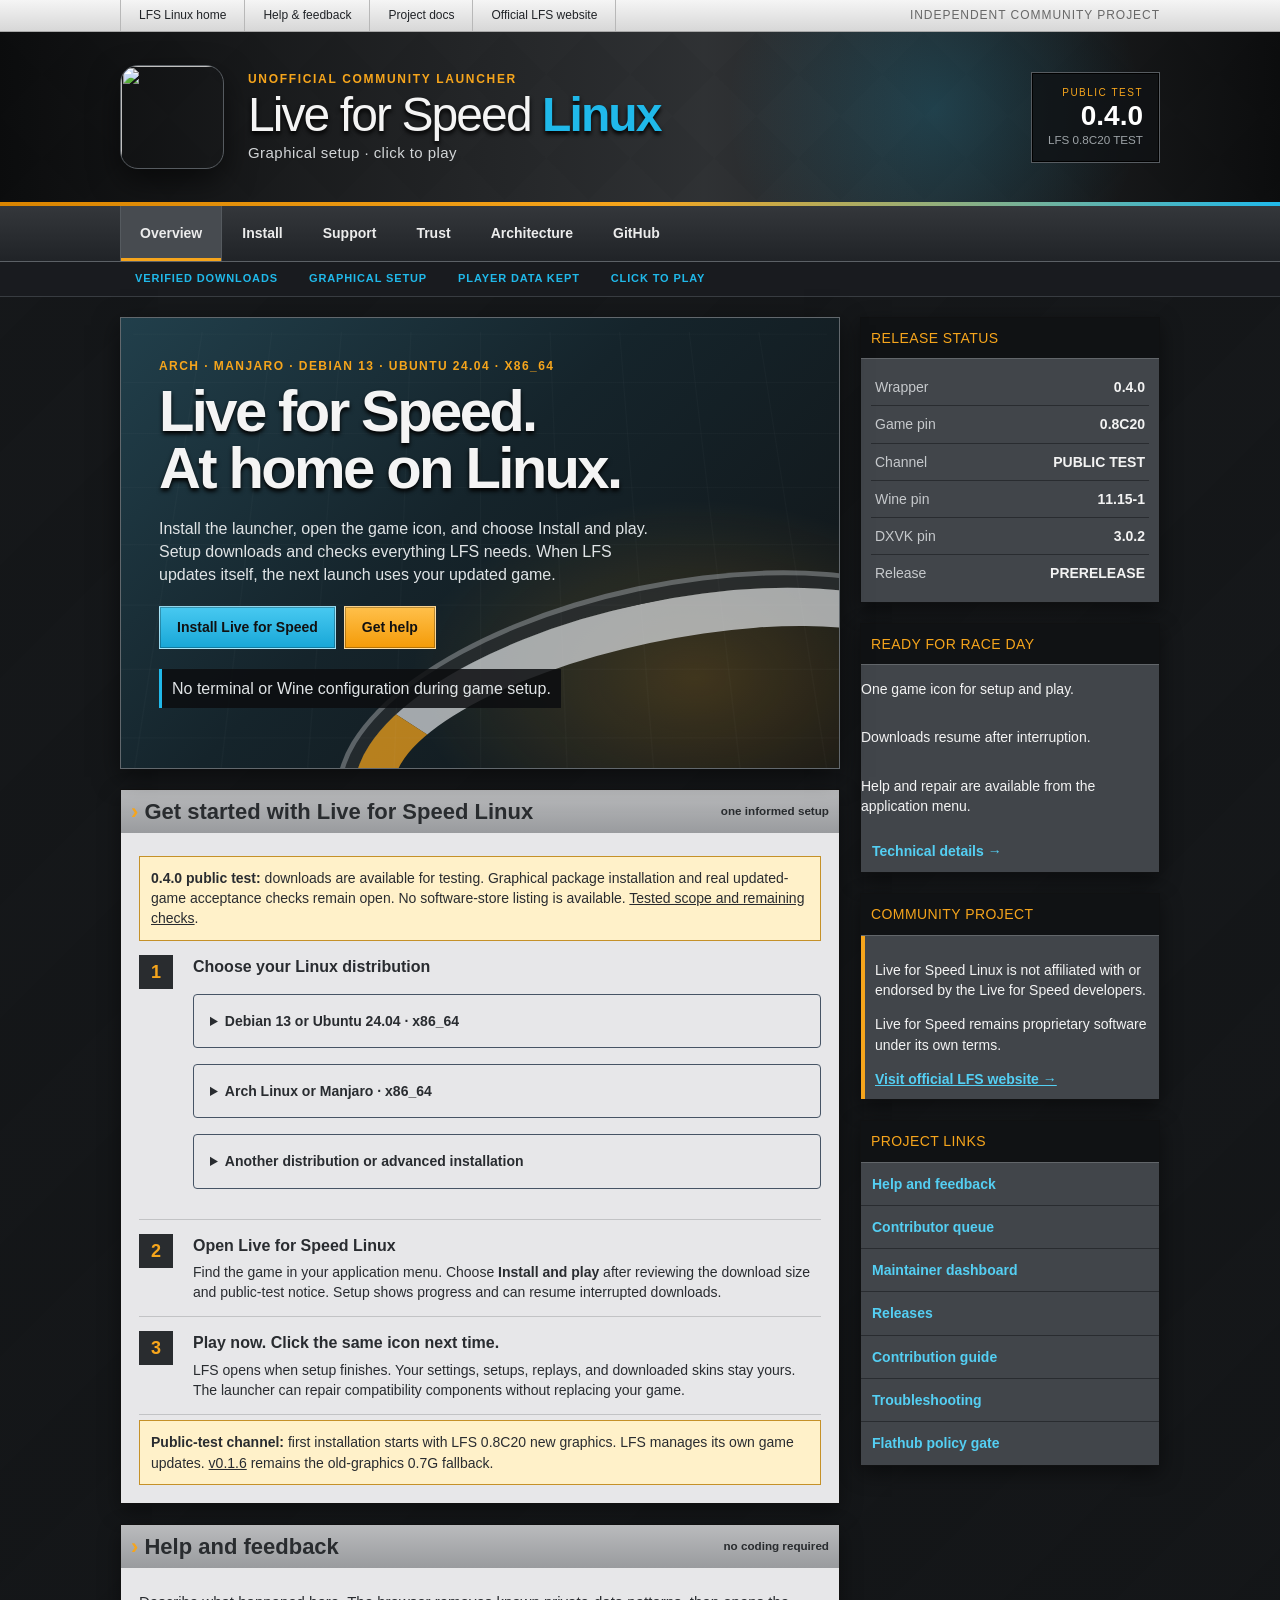
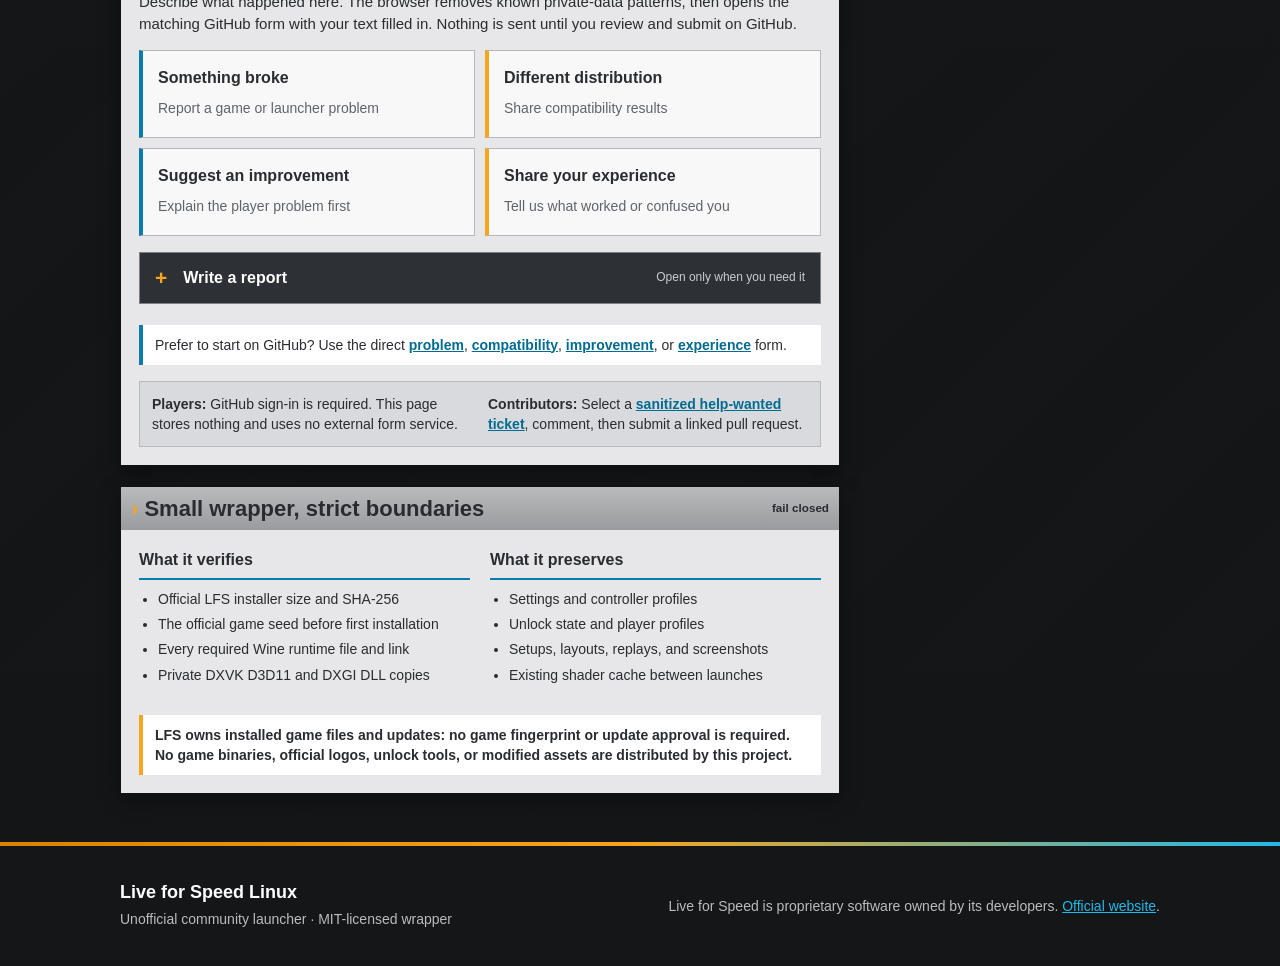
==== website/index.html @ 58a4348a "feat(launcher)!: make setup graphical and leave game updates to LFS Players need one icon for setup " ====
<!doctype html>
<html lang="en">
<head>
  <meta charset="utf-8">
  <meta name="viewport" content="width=device-width, initial-scale=1">
  <meta name="description" content="Install and play Live for Speed on Linux with graphical setup, resumable downloads, and player-safe repairs.">
  <title>Live for Speed Linux — install and play</title>
  <link rel="icon" href="icon.svg" type="image/svg+xml">
  <link rel="stylesheet" href="styles.css">
  <script src="feedback.js" defer></script>
</head>
<body>
  <div class="utility-bar">
    <div class="shell utility-links">
      <a href="#top">LFS Linux home</a>
      <a href="#support">Help &amp; feedback</a>
      <a href="https://github.com/mitzracing/live-for-speed-linux">Project docs</a>
      <a href="https://www.lfs.net/">Official LFS website</a>
      <span class="utility-note">Independent community project</span>
    </div>
  </div>

  <header class="masthead">
    <div class="shell masthead-inner">
      <a class="brand" href="#top" aria-label="Live for Speed Linux home">
        <img src="icon.svg" width="104" height="104" alt="">
        <span class="brand-copy">
          <span class="brand-kicker">Unofficial community launcher</span>
          <span class="brand-name">Live for Speed <strong>Linux</strong></span>
          <span class="brand-detail">Graphical setup · click to play</span>
        </span>
      </a>
      <div class="release-chip" aria-label="Current release">
        <span>PUBLIC TEST</span>
        <strong>0.4.0</strong>
        <small>LFS 0.8C20 TEST</small>
      </div>
    </div>
  </header>
  <div class="accent-line" aria-hidden="true"></div>

  <nav class="primary-nav" aria-label="Primary navigation">
    <div class="shell nav-row">
      <a class="active" href="#top">Overview</a>
      <a href="#install">Install</a>
      <a href="#support">Support</a>
      <a href="#trust">Trust</a>
      <a href="https://github.com/mitzracing/live-for-speed-linux/blob/main/docs/ARCHITECTURE.md">Architecture</a>
      <a href="https://github.com/mitzracing/live-for-speed-linux">GitHub</a>
    </div>
  </nav>
  <nav class="sub-nav" aria-label="Project highlights">
    <div class="shell nav-row">
      <span>VERIFIED DOWNLOADS</span>
      <span>GRAPHICAL SETUP</span>
      <span>PLAYER DATA KEPT</span>
      <span>CLICK TO PLAY</span>
    </div>
  </nav>

  <main id="top" class="shell page-grid">
    <div class="main-column">
      <section class="race-card" aria-labelledby="hero-title">
        <div class="track-lines" aria-hidden="true"></div>
        <div class="hero-copy">
          <p class="eyebrow">Arch · Manjaro · Debian 13 · Ubuntu 24.04 · x86_64</p>
          <h1 id="hero-title">Live for Speed.<br>At home on Linux.</h1>
          <p>Install the launcher, open the game icon, and choose Install and play. Setup downloads and checks everything LFS needs. When LFS updates itself, the next launch uses your updated game.</p>
          <div class="hero-actions">
            <a class="button blue" href="#install">Install Live for Speed</a>
            <a class="button orange" href="#support">Get help</a>
          </div>
          <p class="route">No terminal or Wine configuration during game setup.</p>
        </div>
      </section>

      <section class="content-panel" id="install">
        <header class="panel-heading">
          <h2><span>›</span> Get started with Live for Speed Linux</h2>
          <small>one informed setup</small>
        </header>
        <div class="panel-body install-steps">
          <p class="publication"><strong>0.4.0 public test:</strong> downloads are available for testing. Graphical package installation and real updated-game acceptance checks remain open. No software-store listing is available. <a href="https://github.com/mitzracing/live-for-speed-linux/blob/main/docs/RELEASE-CANDIDATE.md">Tested scope and remaining checks</a>.</p>
          <article>
            <span class="step-number">1</span>
            <div>
              <h3>Choose your Linux distribution</h3>
              <details class="install-choice">
                <summary>Debian 13 or Ubuntu 24.04 · x86_64</summary>
                <p>Download the small launcher package, open it with a graphical package installer, then open Live for Speed Linux from your application menu. The package does not contain the game.</p>
                <a class="button blue" href="https://github.com/mitzracing/live-for-speed-linux/releases/download/v0.4.0/live-for-speed-linux_0.4.0-0github1_amd64.deb">Download .deb · 0.4.0 public test</a>
                <p><a href="https://github.com/mitzracing/live-for-speed-linux/releases/tag/v0.4.0">Release notes and checksums</a></p>
              </details>
              <details class="install-choice">
                <summary>Arch Linux or Manjaro · x86_64</summary>
                <p>An Arch test package is available on GitHub. The AUR/Pamac route is not published or verified yet; this download is not a software-store listing.</p>
                <a class="button blue" href="https://github.com/mitzracing/live-for-speed-linux/releases/download/v0.4.0/live-for-speed-linux-0.4.0-1-x86_64.pkg.tar.zst">Download Arch package · public test</a>
              </details>
              <details class="install-choice">
                <summary>Another distribution or advanced installation</summary>
                <p>See the <a href="https://github.com/mitzracing/live-for-speed-linux#readme">source and compatibility instructions</a>. This release requires Linux x86_64 and a Vulkan-capable graphics driver.</p>
              </details>
            </div>
          </article>
          <article>
            <span class="step-number">2</span>
            <div>
              <h3>Open Live for Speed Linux</h3>
              <p>Find the game in your application menu. Choose <strong>Install and play</strong> after reviewing the download size and public-test notice. Setup shows progress and can resume interrupted downloads.</p>
            </div>
          </article>
          <article>
            <span class="step-number">3</span>
            <div>
              <h3>Play now. Click the same icon next time.</h3>
              <p>LFS opens when setup finishes. Your settings, setups, replays, and downloaded skins stay yours. The launcher can repair compatibility components without replacing your game.</p>
            </div>
          </article>
          <p class="publication"><strong>Public-test channel:</strong> first installation starts with LFS 0.8C20 new graphics. LFS manages its own game updates. <a href="https://github.com/mitzracing/live-for-speed-linux/releases/tag/v0.1.6">v0.1.6</a> remains the old-graphics 0.7G fallback.</p>
        </div>
      </section>

      <section class="content-panel" id="support">
        <header class="panel-heading">
          <h2><span>›</span> Help and feedback</h2>
          <small>no coding required</small>
        </header>
        <div class="panel-body support-body">
          <p class="support-lede">Describe what happened here. The browser removes known private-data patterns, then opens the matching GitHub form with your text filled in. Nothing is sent until you review and submit on GitHub.</p>

          <div class="support-grid" aria-label="Choose a report type">
            <button class="support-card" type="button" data-feedback-kind="bug" aria-controls="feedback-disclosure" aria-expanded="false">
              <strong>Something broke</strong>
              <span>Report a game or launcher problem</span>
            </button>
            <button class="support-card" type="button" data-feedback-kind="compatibility" aria-controls="feedback-disclosure" aria-expanded="false">
              <strong>Different distribution</strong>
              <span>Share compatibility results</span>
            </button>
            <button class="support-card" type="button" data-feedback-kind="feature" aria-controls="feedback-disclosure" aria-expanded="false">
              <strong>Suggest an improvement</strong>
              <span>Explain the player problem first</span>
            </button>
            <button class="support-card" type="button" data-feedback-kind="feedback" aria-controls="feedback-disclosure" aria-expanded="false">
              <strong>Share your experience</strong>
              <span>Tell us what worked or confused you</span>
            </button>
          </div>

          <details id="feedback-disclosure" class="feedback-disclosure">
            <summary>
              <strong id="feedback-summary-label">Write a report</strong>
              <span>Open only when you need it</span>
            </summary>
            <div class="feedback-shell">
          <form id="feedback-form" class="feedback-form" action="#support">
            <div class="form-grid">
              <label>
                Report type
                <select id="kind" required>
                  <option value="bug">Something broke</option>
                  <option value="compatibility">Distribution compatibility</option>
                  <option value="feature">Improvement request</option>
                  <option value="feedback">General experience</option>
                </select>
              </label>
              <label>
                Short summary
                <input id="summary" maxlength="100" autocomplete="off" required placeholder="What should another player know?">
              </label>
              <label>
                Linux distribution
                <select id="distribution">
                  <option value="">Not relevant</option>
                  <option>Arch Linux</option>
                  <option>Manjaro Linux</option>
                  <option>Another Arch-based distribution</option>
                  <option>Debian or Ubuntu based</option>
                  <option>Fedora based</option>
                  <option>openSUSE based</option>
                  <option>Another distribution</option>
                </select>
              </label>
              <label>
                Distribution and version
                <input id="distributionVersion" maxlength="160" autocomplete="off" placeholder="For example: Manjaro 26.0">
              </label>
              <label data-package-method hidden>
                Installation method
                <input id="packageMethod" maxlength="160" autocomplete="off" placeholder="Source archive, AUR helper, or local package">
              </label>
              <label data-wrapper-version>
                Wrapper version
                <input id="wrapperVersion" maxlength="40" autocomplete="off" placeholder="From lfs-linux status">
              </label>
              <label>
                Desktop and display session
                <input id="desktop" maxlength="160" autocomplete="off" placeholder="For example: KDE Plasma 6 on X11">
              </label>
              <label>
                GPU and driver
                <input id="graphics" maxlength="160" autocomplete="off" placeholder="For example: RTX 3070, driver 580.82">
              </label>
            </div>
            <label>
              What happened, worked, or needs improvement?
              <textarea id="details" maxlength="1800" required placeholder="Use plain language. Include the first visible error when applicable."></textarea>
            </label>
            <label>
              What result or improvement did you expect?
              <textarea id="expected" maxlength="1200" required></textarea>
            </label>
            <label>
              Reproduction, verification steps, or alternatives
              <textarea id="steps" maxlength="1800" placeholder="Use one step per line."></textarea>
            </label>
            <label>
              Desired outcome or user value
              <textarea id="value" maxlength="1000" placeholder="Why would this help players?"></textarea>
            </label>
            <label>
              Diagnostics (optional)
              <textarea id="diagnostics" maxlength="2500" spellcheck="false" placeholder="Paste text only. The browser removes known tokens, registry data, email addresses, and full home paths."></textarea>
            </label>
            <label class="safety-check">
              <input type="checkbox" id="safety" value="confirmed" required>
              I understand the report is public. I will review the sanitized text and will not add passwords, unlock data, registry files, proprietary files, or private logs on GitHub.
            </label>
            <div class="form-actions">
              <button class="button blue prepare-button" type="submit">Prepare GitHub handoff</button>
              <button id="collapse-feedback" class="collapse-button" type="button">Collapse form</button>
            </div>
          </form>

          <div id="feedback-result" class="feedback-result" aria-live="polite" hidden>
            <p id="feedback-status"></p>
            <a id="github-handoff" class="button orange" href="https://github.com/mitzracing/live-for-speed-linux/issues/new" target="_blank" rel="noopener">Review and submit on GitHub</a>
            <details>
              <summary>Review generated text</summary>
              <pre id="report-preview"></pre>
            </details>
          </div>
            </div>
          </details>

          <p class="direct-forms">Prefer to start on GitHub? Use the direct <a href="https://github.com/mitzracing/live-for-speed-linux/issues/new?template=bug.yml">problem</a>, <a href="https://github.com/mitzracing/live-for-speed-linux/issues/new?template=compatibility.yml">compatibility</a>, <a href="https://github.com/mitzracing/live-for-speed-linux/issues/new?template=feature.yml">improvement</a>, or <a href="https://github.com/mitzracing/live-for-speed-linux/issues/new?template=feedback.yml">experience</a> form.</p>
          <noscript><p class="publication">JavaScript is disabled. Use one of the direct GitHub forms above and remove private data yourself.</p></noscript>

          <div class="queue-strip">
            <p><strong>Players:</strong> GitHub sign-in is required. This page stores nothing and uses no external form service.</p>
            <p><strong>Contributors:</strong> Select a <a href="https://github.com/mitzracing/live-for-speed-linux/issues?q=is%3Aissue+is%3Aopen+label%3A%22help+wanted%22+-label%3A%22status%3Apossible-sensitive%22">sanitized help-wanted ticket</a>, comment, then submit a linked pull request.</p>
          </div>
        </div>
      </section>

      <section class="content-panel" id="trust">
        <header class="panel-heading">
          <h2><span>›</span> Small wrapper, strict boundaries</h2>
          <small>fail closed</small>
        </header>
        <div class="panel-body boundary-grid">
          <div>
            <h3>What it verifies</h3>
            <ul>
              <li>Official LFS installer size and SHA-256</li>
              <li>The official game seed before first installation</li>
              <li>Every required Wine runtime file and link</li>
              <li>Private DXVK D3D11 and DXGI DLL copies</li>
            </ul>
          </div>
          <div>
            <h3>What it preserves</h3>
            <ul>
              <li>Settings and controller profiles</li>
              <li>Unlock state and player profiles</li>
              <li>Setups, layouts, replays, and screenshots</li>
              <li>Existing shader cache between launches</li>
            </ul>
          </div>
          <p class="boundary-note">LFS owns installed game files and updates: no game fingerprint or update approval is required. No game binaries, official logos, unlock tools, or modified assets are distributed by this project.</p>
        </div>
      </section>
    </div>

    <aside class="side-column" aria-label="Project status">
      <section class="side-panel">
        <h2>RELEASE STATUS</h2>
        <div class="side-body status-list">
          <p><span>Wrapper</span><strong>0.4.0</strong></p>
          <p><span>Game pin</span><strong>0.8C20</strong></p>
          <p><span>Channel</span><strong>PUBLIC TEST</strong></p>
          <p><span>Wine pin</span><strong>11.15-1</strong></p>
          <p><span>DXVK pin</span><strong>3.0.2</strong></p>
          <p><span>Release</span><strong>PRERELEASE</strong></p>
        </div>
      </section>

      <section class="side-panel">
        <h2>READY FOR RACE DAY</h2>
        <div class="side-body link-list">
          <p>One game icon for setup and play.</p>
          <p>Downloads resume after interruption.</p>
          <p>Help and repair are available from the application menu.</p>
          <a href="https://github.com/mitzracing/live-for-speed-linux/blob/main/docs/ARCHITECTURE.md">Technical details →</a>
        </div>
      </section>

      <section class="side-panel legal-panel">
        <h2>COMMUNITY PROJECT</h2>
        <div class="side-body">
          <p>Live for Speed Linux is not affiliated with or endorsed by the Live for Speed developers.</p>
          <p>Live for Speed remains proprietary software under its own terms.</p>
          <a class="side-link" href="https://www.lfs.net/">Visit official LFS website →</a>
        </div>
      </section>

      <section class="side-panel">
        <h2>PROJECT LINKS</h2>
        <div class="side-body link-list">
          <a href="https://github.com/mitzracing/live-for-speed-linux/blob/main/SUPPORT.md">Help and feedback</a>
          <a href="https://github.com/mitzracing/live-for-speed-linux/issues?q=is%3Aissue+is%3Aopen+label%3A%22help+wanted%22+-label%3A%22status%3Apossible-sensitive%22">Contributor queue</a>
          <a href="https://github.com/mitzracing/live-for-speed-linux/blob/main/docs/TRIAGE.md">Maintainer dashboard</a>
          <a href="https://github.com/mitzracing/live-for-speed-linux/releases">Releases</a>
          <a href="https://github.com/mitzracing/live-for-speed-linux/blob/main/CONTRIBUTING.md">Contribution guide</a>
          <a href="https://github.com/mitzracing/live-for-speed-linux/blob/main/docs/TROUBLESHOOTING.md">Troubleshooting</a>
          <a href="https://github.com/mitzracing/live-for-speed-linux/blob/main/docs/FLATHUB.md">Flathub policy gate</a>
        </div>
      </section>
    </aside>
  </main>

  <footer>
    <div class="accent-line" aria-hidden="true"></div>
    <div class="shell footer-inner">
      <div>
        <strong>Live for Speed Linux</strong>
        <p>Unofficial community launcher · MIT-licensed wrapper</p>
      </div>
      <p>Live for Speed is proprietary software owned by its developers. <a href="https://www.lfs.net/">Official website</a>.</p>
    </div>
  </footer>
</body>
</html>
---- website/styles.css ----
:root {
  color-scheme: dark;
  --orange: #f6a51c;
  --orange-deep: #d98400;
  --cyan: #20b9ea;
  --cyan-deep: #087da9;
  --ink: #181a1d;
  --ink-soft: #24272b;
  --line: #555b61;
  --paper: #e7e7e9;
  --paper-dark: #a7a8aa;
  --text: #292c30;
  --muted: #777d83;
  --shell: 1040px;
}

* { box-sizing: border-box; }
html { scroll-behavior: smooth; }
body {
  margin: 0;
  background:
    linear-gradient(rgba(18, 20, 22, .88), rgba(18, 20, 22, .96)),
    repeating-linear-gradient(135deg, #31353a 0 80px, #282c30 80px 160px);
  color: #f4f4f4;
  font-family: Arial, Helvetica, sans-serif;
  font-size: 14px;
  line-height: 1.45;
}
a { color: inherit; }
.shell { width: min(calc(100% - 32px), var(--shell)); margin-inline: auto; }

.utility-bar {
  min-height: 31px;
  background: linear-gradient(#f5f5f5, #d7d7d7);
  border-bottom: 1px solid #a8a8a8;
  color: #202327;
  font-size: 12px;
}
.utility-links { display: flex; align-items: center; min-height: 31px; }
.utility-links a { padding: 7px 18px; border-right: 1px solid #b8b8b8; text-decoration: none; }
.utility-links a:first-child { border-left: 1px solid #b8b8b8; }
.utility-links a:hover, .utility-links a:focus-visible { background: #fff; color: #006c95; }
.utility-note { margin-left: auto; color: #686868; text-transform: uppercase; letter-spacing: .08em; }

.masthead {
  position: relative;
  overflow: hidden;
  background:
    linear-gradient(90deg, rgba(10, 11, 12, .95), rgba(48, 51, 54, .82) 55%, rgba(11, 12, 13, .96)),
    conic-gradient(from 45deg at 50% 50%, #222 0 25%, #2b2b2b 0 50%, #222 0 75%, #2b2b2b 0);
  background-size: auto, 84px 84px;
}
.masthead::after {
  position: absolute;
  inset: 0;
  background: radial-gradient(circle at 73% 45%, rgba(32, 185, 234, .2), transparent 22%);
  content: "";
  pointer-events: none;
}
.masthead-inner { position: relative; z-index: 1; display: flex; min-height: 170px; align-items: center; justify-content: space-between; }
.brand { display: flex; align-items: center; gap: 24px; text-decoration: none; }
.brand img { flex: 0 0 auto; border: 1px solid #565b60; border-radius: 18px; box-shadow: 0 12px 30px #0008; }
.brand-copy { display: grid; gap: 3px; }
.brand-kicker { color: var(--orange); font-size: 12px; font-weight: 700; letter-spacing: .14em; text-transform: uppercase; }
.brand-name { font-size: clamp(30px, 5vw, 48px); font-weight: 300; letter-spacing: -.04em; line-height: 1; text-shadow: 0 3px 4px #000; }
.brand-name strong { color: var(--cyan); font-weight: 800; }
.brand-detail { color: #d2d5d7; font-size: 15px; letter-spacing: .03em; }
.release-chip {
  display: grid;
  min-width: 112px;
  padding: 13px 16px;
  border: 1px solid #575c61;
  background: #101214cc;
  box-shadow: inset 0 0 0 1px #000;
  text-align: right;
}
.release-chip span { color: var(--orange); font-size: 10px; letter-spacing: .15em; }
.release-chip strong { color: #fff; font-size: 28px; line-height: 1.1; }
.release-chip small { color: #9da3a7; }
.accent-line { height: 4px; background: linear-gradient(90deg, var(--orange-deep), var(--orange) 50%, var(--cyan)); }

.primary-nav { background: linear-gradient(#34373b, #202327); border-bottom: 1px solid #5c6166; }
.nav-row { display: flex; align-items: stretch; }
.primary-nav a {
  padding: 17px 19px;
  border-inline: 1px solid transparent;
  color: #ececec;
  font-weight: 700;
  text-decoration: none;
}
.primary-nav a:hover, .primary-nav a:focus-visible, .primary-nav a.active {
  border-color: #555a5f;
  background: #474b50;
}
.primary-nav a.active { box-shadow: inset 0 -3px var(--orange); }
.sub-nav { background: #191b1f; border-bottom: 1px solid #383c41; }
.sub-nav .nav-row { gap: 31px; padding: 9px 15px; color: var(--cyan); font-size: 11px; font-weight: 700; letter-spacing: .08em; }

.page-grid { display: grid; grid-template-columns: minmax(0, 1fr) 300px; gap: 20px; padding-block: 20px 48px; }
.main-column, .side-column { display: grid; min-width: 0; grid-template-columns: minmax(0, 1fr); align-content: start; gap: 20px; }
.race-card {
  position: relative;
  min-height: 330px;
  overflow: hidden;
  border: 1px solid #62686d;
  background:
    radial-gradient(ellipse at 80% 80%, rgba(246, 165, 28, .2), transparent 35%),
    linear-gradient(135deg, #213f4b, #15242b 45%, #111416);
  box-shadow: 0 8px 24px #0008;
}
.race-card::before {
  position: absolute;
  width: 560px;
  height: 185px;
  right: -150px;
  bottom: -98px;
  border: 40px solid #dadde0;
  border-left-color: var(--orange);
  border-radius: 50%;
  box-shadow: 0 0 0 13px #2a2e31, 0 0 0 18px #787d80;
  content: "";
  transform: rotate(-12deg);
  opacity: .72;
}
.track-lines {
  position: absolute;
  inset: 0;
  background:
    repeating-linear-gradient(90deg, transparent 0 71px, rgba(255,255,255,.04) 72px),
    repeating-linear-gradient(0deg, transparent 0 55px, rgba(255,255,255,.035) 56px);
  transform: perspective(500px) rotateX(14deg) scale(1.08);
}
.hero-copy { position: relative; z-index: 1; width: min(570px, 90%); padding: 40px 38px; }
.eyebrow { margin: 0 0 8px; color: var(--orange); font-size: 12px; font-weight: 800; letter-spacing: .12em; text-transform: uppercase; }
h1 { margin: 0; font-size: clamp(36px, 7vw, 58px); letter-spacing: -.045em; line-height: .98; text-shadow: 0 3px 4px #000; }
.hero-copy > p:not(.eyebrow) { max-width: 520px; margin: 20px 0; color: #e0e4e6; font-size: 16px; }
.hero-actions { display: flex; flex-wrap: wrap; gap: 8px; }
.button { padding: 10px 17px; border: 1px solid #fff8; box-shadow: inset 0 0 0 1px #0004; color: #111; font-weight: 800; text-decoration: none; }
.button.blue { background: linear-gradient(#48c9f1, #18a7d7); }
.button.orange { background: linear-gradient(#ffc04b, #f49b08); }
.button:hover, .button:focus-visible { filter: brightness(1.12); }
.route { display: block; width: max-content; max-width: 100%; margin-top: 18px; padding: 8px 10px; overflow-x: auto; border-left: 3px solid var(--cyan); background: #0c0e10d9; color: #d8dcde; font-size: 12px; }

.content-panel { border: 1px solid #111; box-shadow: 0 7px 20px #0006; }
.panel-heading { display: flex; min-height: 43px; align-items: center; justify-content: space-between; padding: 6px 10px; background: linear-gradient(#babbbd, #999b9e); color: #292c2f; }
.panel-heading h2 { margin: 0; font-size: 22px; line-height: 1.15; }
.panel-heading h2 span { color: var(--orange); }
.panel-heading small { font-weight: 700; }
.panel-body { padding: 18px; background: var(--paper); color: var(--text); }
.install-steps { display: grid; grid-template-columns: minmax(0, 1fr); gap: 0; }
.install-steps article { display: grid; grid-template-columns: 42px minmax(0, 1fr); gap: 12px; padding: 14px 0; border-bottom: 1px solid #c2c3c5; }
.install-steps article:first-child { padding-top: 0; }
.step-number { display: grid; width: 34px; height: 34px; place-items: center; background: #292c2f; color: var(--orange); font-size: 18px; font-weight: 800; }
.panel-body h3 { margin: 0 0 5px; font-size: 16px; }
.panel-body p { margin: 5px 0 0; }
pre { width: max-content; max-width: 100%; margin: 8px 0; padding: 9px 12px; overflow-x: auto; border-left: 4px solid var(--cyan); background: #202327; color: #fff; }
.publication { padding: 11px; border: 1px solid #c59128; background: #fff1c9; }
.support-body { display: grid; gap: 16px; }
.support-lede { margin: 0; font-size: 15px; }
.support-grid { display: grid; grid-template-columns: 1fr 1fr; gap: 10px; }
.support-card { display: grid; gap: 4px; min-height: 88px; padding: 15px; border: 1px solid #b6b8bb; border-left: 4px solid var(--cyan-deep); background: #f8f8f9; color: var(--text); font: inherit; text-align: left; text-decoration: none; cursor: pointer; }
.support-card:nth-child(2n) { border-left-color: var(--orange); }
.support-card strong { font-size: 16px; }
.support-card span { color: #5e646a; }
.support-card:hover, .support-card:focus-visible { border-color: var(--cyan-deep); background: #fff; transform: translateY(-1px); }
.feedback-disclosure { border: 1px solid #7a7f84; background: #f7f7f8; }
.feedback-disclosure > summary { display: flex; align-items: center; justify-content: space-between; gap: 16px; padding: 13px 15px; background: #2d3135; color: #fff; cursor: pointer; list-style: none; }
.feedback-disclosure > summary::-webkit-details-marker { display: none; }
.feedback-disclosure > summary::before { color: var(--orange); content: "+"; font-size: 21px; font-weight: 800; line-height: 1; }
.feedback-disclosure[open] > summary::before { content: "−"; }
.feedback-disclosure > summary strong { margin-right: auto; font-size: 16px; }
.feedback-disclosure > summary span { color: #c8cdd1; font-size: 12px; }
.feedback-disclosure > summary:hover, .feedback-disclosure > summary:focus-visible { background: #3a3f44; }
.feedback-shell { padding: 12px; }
.feedback-form { display: grid; gap: 11px; padding: 13px; border: 1px solid #b7b9bc; background: #f7f7f8; }
.form-grid { display: grid; grid-template-columns: 1fr 1fr; gap: 12px; }
.feedback-form label { display: grid; gap: 5px; color: #34383c; font-weight: 700; }
.feedback-form input, .feedback-form select, .feedback-form textarea { width: 100%; min-width: 0; padding: 9px 10px; border: 1px solid #858b90; border-radius: 0; background: #fff; color: #1d2023; font: inherit; font-weight: 400; }
.feedback-form textarea { min-height: 74px; resize: vertical; }
.feedback-form input:focus, .feedback-form select:focus, .feedback-form textarea:focus { border-color: var(--cyan-deep); outline: 2px solid #20b9ea55; outline-offset: 1px; }
.feedback-form [hidden] { display: none; }
.safety-check { grid-template-columns: auto 1fr !important; align-items: start; padding: 11px; border-left: 4px solid var(--orange); background: #fff1c9; font-weight: 400 !important; }
.safety-check input { width: auto; margin-top: 3px; }
.form-actions { display: flex; flex-wrap: wrap; align-items: center; gap: 9px; }
.prepare-button { font: inherit; cursor: pointer; }
.collapse-button { padding: 9px 12px; border: 1px solid #858b90; background: #e5e6e8; color: #34383c; font: inherit; font-weight: 700; cursor: pointer; }
.collapse-button:hover, .collapse-button:focus-visible { border-color: var(--cyan-deep); background: #fff; }
.feedback-result { display: grid; gap: 12px; padding: 14px; border: 2px solid var(--cyan-deep); background: #fff; }
.feedback-result[hidden] { display: none; }
.feedback-result p { margin: 0; }
.feedback-result p[data-state="redacted"] { padding-left: 10px; border-left: 4px solid var(--orange); }
.feedback-result p[data-state="error"] { color: #8c1f16; font-weight: 700; }
.feedback-result .button { justify-self: start; }
.feedback-result details { border-top: 1px solid #c5c7c9; padding-top: 10px; }
.feedback-result summary { color: #006b91; font-weight: 700; cursor: pointer; }
.feedback-result pre { width: 100%; max-height: 320px; white-space: pre-wrap; overflow-wrap: anywhere; }
.direct-forms { padding: 10px 12px; border-left: 4px solid var(--cyan-deep); background: #fff; }
.direct-forms a { color: #006b91; font-weight: 700; }
.queue-strip { display: grid; grid-template-columns: 1fr 1fr; gap: 16px; padding: 12px; border: 1px solid #b7b9bc; background: #d8dade; }
.queue-strip p { margin: 0; }
.queue-strip a { color: #006b91; font-weight: 700; }
.boundary-grid { display: grid; grid-template-columns: 1fr 1fr; gap: 20px; }
.boundary-grid h3 { border-bottom: 2px solid var(--cyan-deep); padding-bottom: 6px; }
.boundary-grid ul { margin: 9px 0 0; padding-left: 19px; }
.boundary-grid li { margin-block: 5px; }
.boundary-note { grid-column: 1 / -1; padding: 10px 12px; border-left: 4px solid var(--orange); background: #fff; font-weight: 700; }

.side-panel { border: 1px solid #101112; box-shadow: 0 7px 20px #0007; }
.side-panel h2 { margin: 0; padding: 10px; border-bottom: 1px solid #62666a; background: #101214; color: var(--orange); font-size: 14px; font-weight: 500; letter-spacing: .03em; }
.side-body { padding: 10px; background: #41454a; color: #f3f3f3; }
.status-list p { display: flex; justify-content: space-between; margin: 0; padding: 8px 4px; border-bottom: 1px solid #292c30; }
.status-list p:last-child { border: 0; }
.status-list span { color: #c6c9cc; }
.status-list .ok { color: #63e2a2; font-size: 11px; letter-spacing: .08em; }
.path-list { display: grid; justify-items: center; gap: 4px; }
.path-list span { width: 100%; padding: 8px; background: #2c3034; text-align: center; }
.path-list i { color: var(--cyan); font-style: normal; }
.legal-panel .side-body { border-left: 4px solid var(--orange); }
.side-link, .link-list a { color: #54cff3; font-weight: 700; }
.link-list { display: grid; padding: 0; }
.link-list a { padding: 11px; border-bottom: 1px solid #292c30; text-decoration: none; }
.link-list a:last-child { border-bottom: 0; }
.link-list a:hover, .link-list a:focus-visible { background: #50555a; color: #fff; }

footer { background: #141618; }
.footer-inner { display: flex; min-height: 120px; align-items: center; justify-content: space-between; gap: 30px; color: #b9bdc0; }
.footer-inner strong { color: #fff; font-size: 18px; }
.footer-inner p { max-width: 520px; margin: 4px 0; }
.footer-inner a { color: var(--cyan); }

:focus-visible { outline: 3px solid #fff; outline-offset: 3px; }
@media (max-width: 760px) {
  .page-grid { grid-template-columns: 1fr; }
  .side-column { grid-template-columns: repeat(2, minmax(0, 1fr)); }
  .utility-note { display: none; }
  .sub-nav .nav-row { overflow-x: auto; white-space: nowrap; }
}
@media (max-width: 640px) {
  .shell { width: min(calc(100% - 20px), var(--shell)); }
  .utility-links a { padding-inline: 8px; }
  .utility-links a:first-child { display: none; }
  .masthead-inner { min-height: 140px; }
  .brand { gap: 12px; }
  .brand img { width: 66px; height: 66px; border-radius: 12px; }
  .brand-kicker, .brand-detail { font-size: 9px; }
  .brand-name { font-size: clamp(23px, 8vw, 34px); }
  .release-chip { display: none; }
  .primary-nav .nav-row { overflow-x: auto; }
  .primary-nav a { flex: 0 0 auto; padding: 13px 14px; }
  .sub-nav .nav-row { gap: 20px; }
  .page-grid { padding-top: 10px; }
  .race-card { min-height: 370px; }
  .hero-copy { width: 100%; padding: 32px 22px; }
  h1 { font-size: 43px; }
  .route { font-size: 10px; }
  .panel-heading { align-items: flex-start; }
  .panel-heading h2 { font-size: 18px; }
  .panel-heading small { display: none; }
  .support-grid, .form-grid, .queue-strip, .boundary-grid, .side-column { grid-template-columns: 1fr; }
  .footer-inner { display: grid; padding-block: 28px; }
}
@media (prefers-reduced-motion: reduce) {
  html { scroll-behavior: auto; }
  *, *::before, *::after { transition: none !important; }
}

.install-choice { margin: 1rem 0; padding: 1rem; border: 1px solid #465465; border-radius: 4px; }
.install-choice summary { cursor: pointer; font-weight: 700; }
.install-choice p { margin-top: 1rem; }
.button:disabled { cursor: default; opacity: .65; }
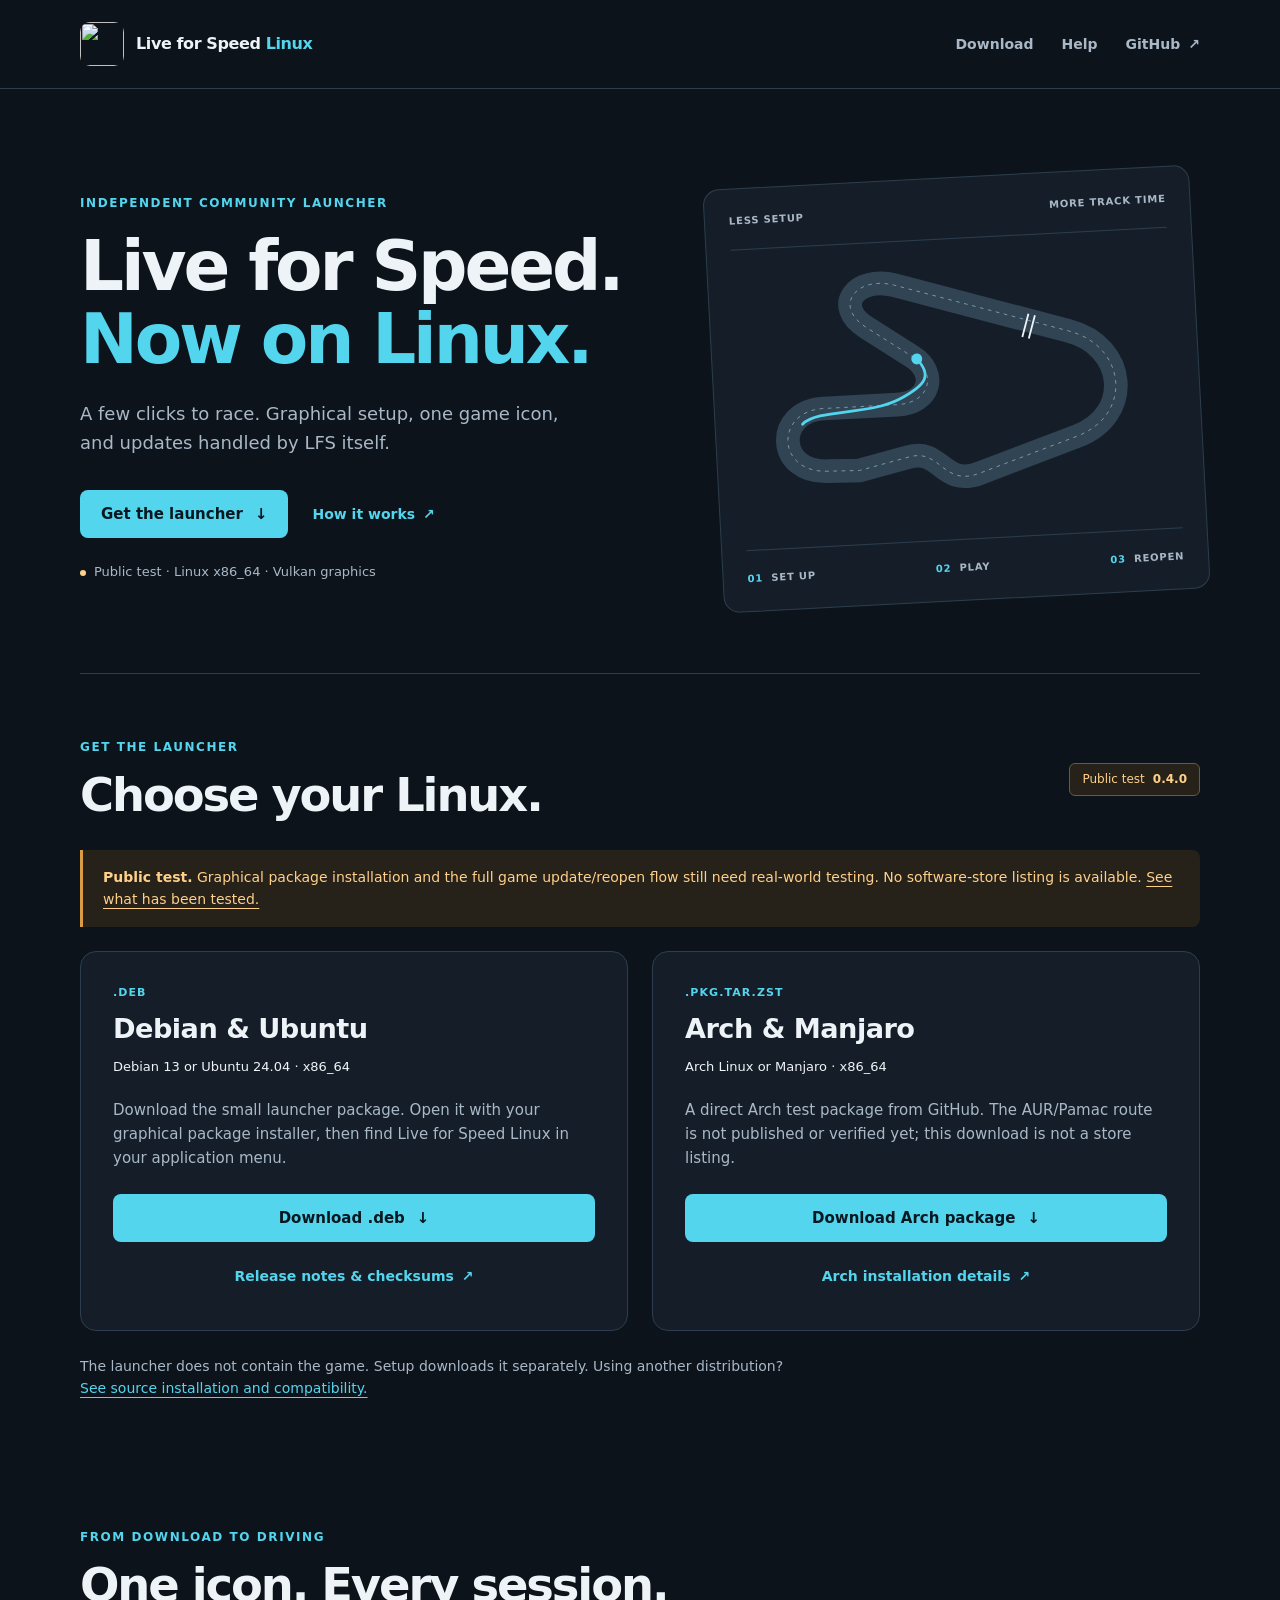
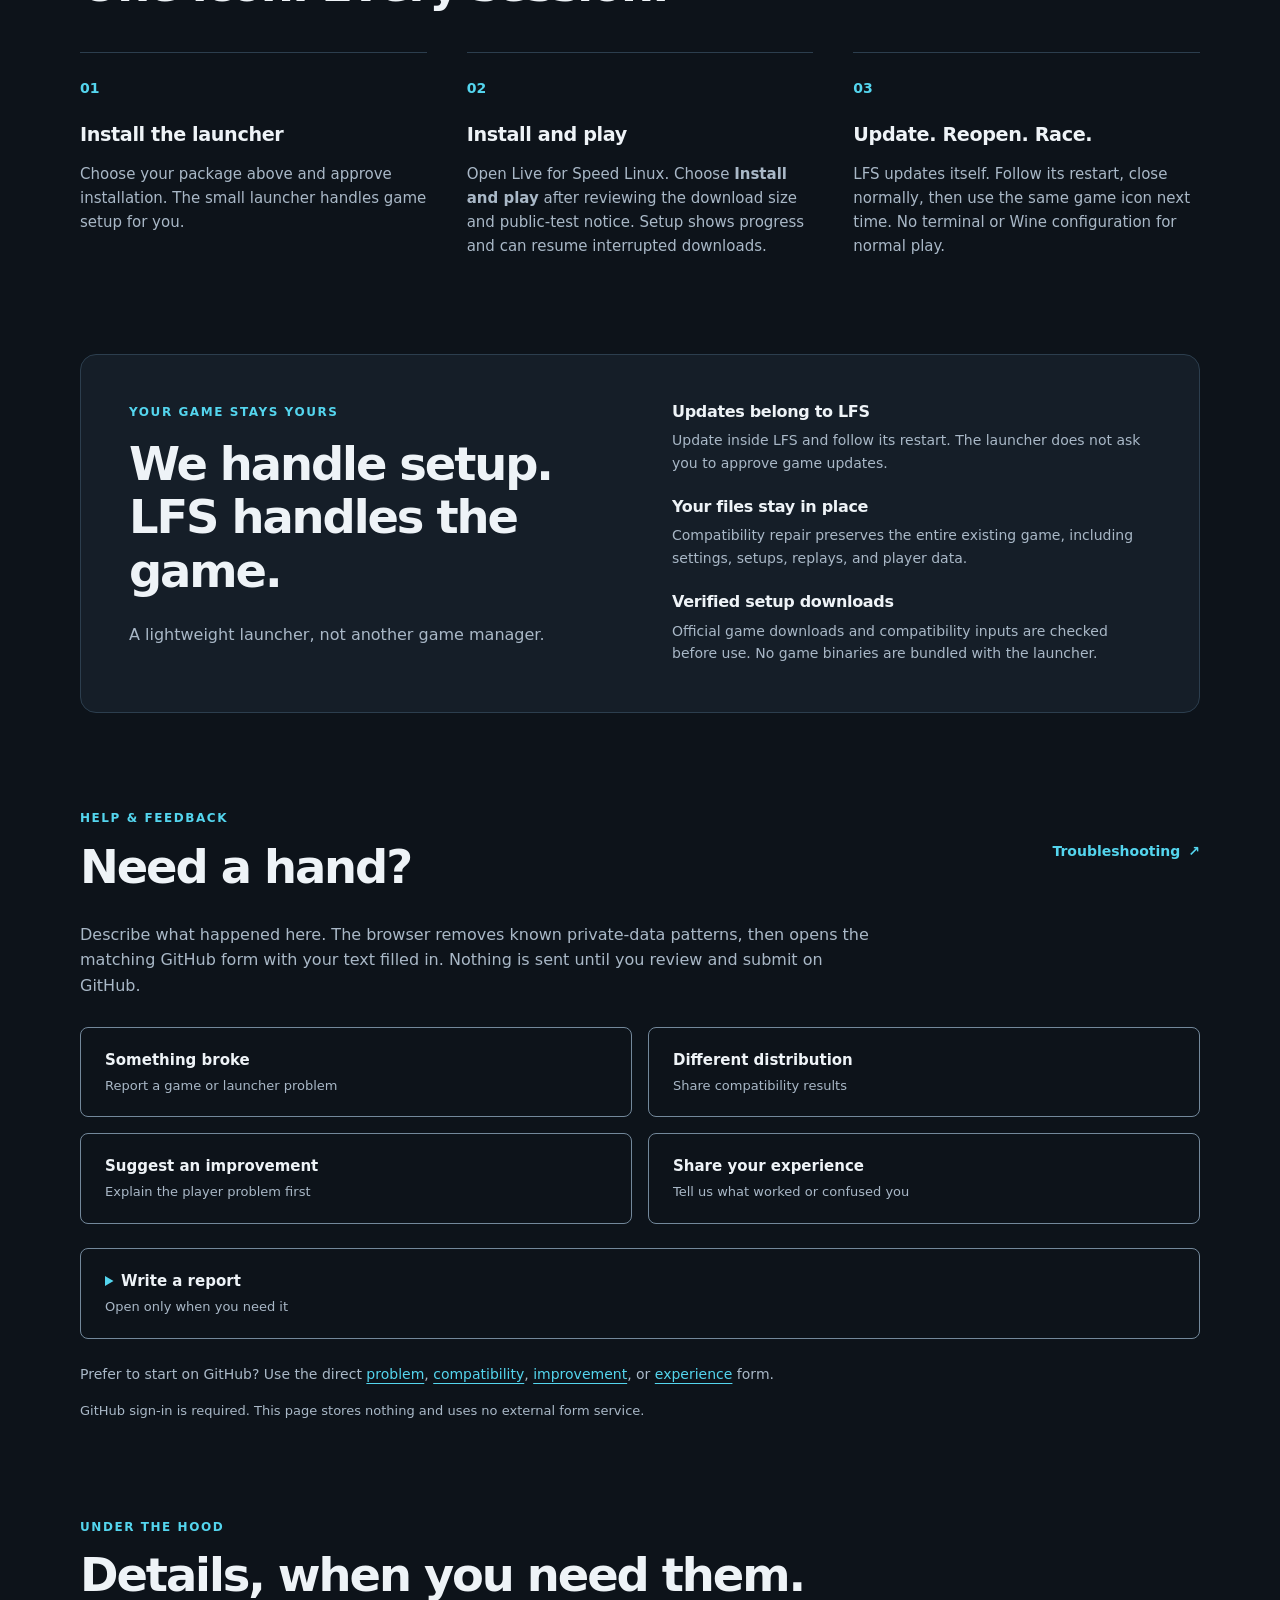
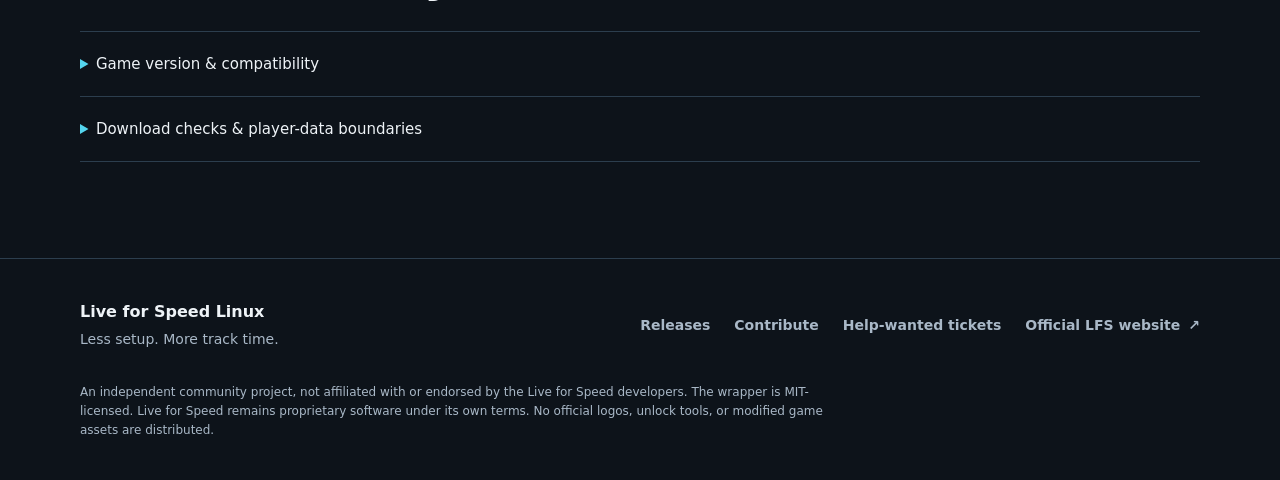
==== commit 04a7715f: "feat(web): make downloads clear and modernize the player journey Replace the stacked metallic layout" ====
--- a/website/index.html
+++ b/website/index.html
@@ -4,155 +4,165 @@
   <meta charset="utf-8">
   <meta name="viewport" content="width=device-width, initial-scale=1">
   <meta name="description" content="Install and play Live for Speed on Linux with graphical setup, resumable downloads, and player-safe repairs.">
+  <meta name="theme-color" content="#0d131a">
   <title>Live for Speed Linux — install and play</title>
   <link rel="icon" href="icon.svg" type="image/svg+xml">
-  <link rel="stylesheet" href="styles.css">
+  <link rel="stylesheet" href="styles.css?v=20260906">
   <script src="feedback.js" defer></script>
 </head>
-<body>
-  <div class="utility-bar">
-    <div class="shell utility-links">
-      <a href="#top">LFS Linux home</a>
-      <a href="#support">Help &amp; feedback</a>
-      <a href="https://github.com/mitzracing/live-for-speed-linux">Project docs</a>
-      <a href="https://www.lfs.net/">Official LFS website</a>
-      <span class="utility-note">Independent community project</span>
-    </div>
-  </div>
-
-  <header class="masthead">
-    <div class="shell masthead-inner">
+<body id="top">
+  <a class="skip-link" href="#install">Skip to downloads</a>
+  <header class="site-header">
+    <div class="shell header-inner">
       <a class="brand" href="#top" aria-label="Live for Speed Linux home">
-        <img src="icon.svg" width="104" height="104" alt="">
-        <span class="brand-copy">
-          <span class="brand-kicker">Unofficial community launcher</span>
-          <span class="brand-name">Live for Speed <strong>Linux</strong></span>
-          <span class="brand-detail">Graphical setup · click to play</span>
-        </span>
+        <img src="icon.svg" width="44" height="44" alt="">
+        <span>Live for Speed <strong>Linux</strong></span>
       </a>
-      <div class="release-chip" aria-label="Current release">
-        <span>PUBLIC TEST</span>
-        <strong>0.4.0</strong>
-        <small>LFS 0.8C20 TEST</small>
-      </div>
+      <nav aria-label="Main navigation">
+        <a href="#install">Download</a>
+        <a href="#support">Help</a>
+        <a href="https://github.com/mitzracing/live-for-speed-linux">GitHub <span aria-hidden="true">↗</span></a>
+      </nav>
     </div>
   </header>
-  <div class="accent-line" aria-hidden="true"></div>
-
-  <nav class="primary-nav" aria-label="Primary navigation">
-    <div class="shell nav-row">
-      <a class="active" href="#top">Overview</a>
-      <a href="#install">Install</a>
-      <a href="#support">Support</a>
-      <a href="#trust">Trust</a>
-      <a href="https://github.com/mitzracing/live-for-speed-linux/blob/main/docs/ARCHITECTURE.md">Architecture</a>
-      <a href="https://github.com/mitzracing/live-for-speed-linux">GitHub</a>
-    </div>
-  </nav>
-  <nav class="sub-nav" aria-label="Project highlights">
-    <div class="shell nav-row">
-      <span>VERIFIED DOWNLOADS</span>
-      <span>GRAPHICAL SETUP</span>
-      <span>PLAYER DATA KEPT</span>
-      <span>CLICK TO PLAY</span>
-    </div>
-  </nav>
-
-  <main id="top" class="shell page-grid">
-    <div class="main-column">
-      <section class="race-card" aria-labelledby="hero-title">
-        <div class="track-lines" aria-hidden="true"></div>
-        <div class="hero-copy">
-          <p class="eyebrow">Arch · Manjaro · Debian 13 · Ubuntu 24.04 · x86_64</p>
-          <h1 id="hero-title">Live for Speed.<br>At home on Linux.</h1>
-          <p>Install the launcher, open the game icon, and choose Install and play. Setup downloads and checks everything LFS needs. When LFS updates itself, the next launch uses your updated game.</p>
-          <div class="hero-actions">
-            <a class="button blue" href="#install">Install Live for Speed</a>
-            <a class="button orange" href="#support">Get help</a>
+
+  <main>
+    <section class="hero shell" aria-labelledby="hero-title">
+      <div class="hero-copy">
+        <p class="eyebrow">Independent community launcher</p>
+        <h1 id="hero-title">Live for Speed.<br><span>Now on Linux.</span></h1>
+        <p class="hero-lede">A few clicks to race. Graphical setup, one game icon, and updates handled by LFS itself.</p>
+        <div class="hero-actions">
+          <a class="button primary" href="#install">Get the launcher <span aria-hidden="true">↓</span></a>
+          <a class="text-link" href="#how-it-works">How it works <span aria-hidden="true">↗</span></a>
+        </div>
+        <p class="hero-note"><span class="test-dot" aria-hidden="true"></span> Public test · Linux x86_64 · Vulkan graphics</p>
+      </div>
+      <div class="hero-art" aria-hidden="true">
+        <div class="art-caption"><span>LESS SETUP</span><span>MORE TRACK TIME</span></div>
+        <svg class="track" viewBox="0 0 480 320" fill="none">
+          <path class="track-edge" d="M95 243C37 243 39 174 93 174H174C211 174 220 141 193 122L145 88C108 62 137 30 178 43L366 103C429 123 432 199 369 219L260 254C219 267 219 224 184 232L129 244Z"/>
+          <path class="track-line" d="M95 243C37 243 39 174 93 174H174C211 174 220 141 193 122L145 88C108 62 137 30 178 43L366 103C429 123 432 199 369 219L260 254C219 267 219 224 184 232L129 244Z"/>
+          <path class="racing-line" d="M69 190C86 174 143 184 177 168C207 154 214 144 198 125"/>
+          <circle cx="198" cy="125" r="6" class="track-marker"/>
+          <path class="start-line" d="M315 107L323 82M322 109L330 84"/>
+        </svg>
+        <div class="art-steps"><span><b>01</b> SET UP</span><span><b>02</b> PLAY</span><span><b>03</b> REOPEN</span></div>
+      </div>
+    </section>
+
+    <section class="section shell" id="install" aria-labelledby="install-title" tabindex="-1">
+      <div class="section-heading">
+        <div>
+          <p class="eyebrow">Get the launcher</p>
+          <h2 id="install-title">Choose your Linux.</h2>
+        </div>
+        <span class="release-badge" data-release-version="0.4.0">Public test <strong>0.4.0</strong></span>
+      </div>
+      <p class="release-notice"><strong>Public test.</strong> Graphical package installation and the full game update/reopen flow still need real-world testing. No software-store listing is available. <a href="https://github.com/mitzracing/live-for-speed-linux/blob/main/docs/RELEASE-CANDIDATE.md">See what has been tested.</a></p>
+      <div class="download-grid">
+        <article class="download-card" aria-labelledby="deb-title">
+          <span class="package-type">.DEB</span>
+          <h3 id="deb-title">Debian &amp; Ubuntu</h3>
+          <p class="package-platform">Debian 13 or Ubuntu 24.04 · x86_64</p>
+          <p>Download the small launcher package. Open it with your graphical package installer, then find Live for Speed Linux in your application menu.</p>
+          <div class="download-actions">
+            <a class="button primary" href="https://github.com/mitzracing/live-for-speed-linux/releases/download/v0.4.0/live-for-speed-linux_0.4.0-0github1_amd64.deb">Download .deb <span aria-hidden="true">↓</span></a>
+            <a class="text-link" href="https://github.com/mitzracing/live-for-speed-linux/releases/tag/v0.4.0">Release notes &amp; checksums <span aria-hidden="true">↗</span></a>
           </div>
-          <p class="route">No terminal or Wine configuration during game setup.</p>
-        </div>
-      </section>
-
-      <section class="content-panel" id="install">
-        <header class="panel-heading">
-          <h2><span>›</span> Get started with Live for Speed Linux</h2>
-          <small>one informed setup</small>
-        </header>
-        <div class="panel-body install-steps">
-          <p class="publication"><strong>0.4.0 public test:</strong> downloads are available for testing. Graphical package installation and real updated-game acceptance checks remain open. No software-store listing is available. <a href="https://github.com/mitzracing/live-for-speed-linux/blob/main/docs/RELEASE-CANDIDATE.md">Tested scope and remaining checks</a>.</p>
-          <article>
-            <span class="step-number">1</span>
-            <div>
-              <h3>Choose your Linux distribution</h3>
-              <details class="install-choice">
-                <summary>Debian 13 or Ubuntu 24.04 · x86_64</summary>
-                <p>Download the small launcher package, open it with a graphical package installer, then open Live for Speed Linux from your application menu. The package does not contain the game.</p>
-                <a class="button blue" href="https://github.com/mitzracing/live-for-speed-linux/releases/download/v0.4.0/live-for-speed-linux_0.4.0-0github1_amd64.deb">Download .deb · 0.4.0 public test</a>
-                <p><a href="https://github.com/mitzracing/live-for-speed-linux/releases/tag/v0.4.0">Release notes and checksums</a></p>
-              </details>
-              <details class="install-choice">
-                <summary>Arch Linux or Manjaro · x86_64</summary>
-                <p>An Arch test package is available on GitHub. The AUR/Pamac route is not published or verified yet; this download is not a software-store listing.</p>
-                <a class="button blue" href="https://github.com/mitzracing/live-for-speed-linux/releases/download/v0.4.0/live-for-speed-linux-0.4.0-1-x86_64.pkg.tar.zst">Download Arch package · public test</a>
-              </details>
-              <details class="install-choice">
-                <summary>Another distribution or advanced installation</summary>
-                <p>See the <a href="https://github.com/mitzracing/live-for-speed-linux#readme">source and compatibility instructions</a>. This release requires Linux x86_64 and a Vulkan-capable graphics driver.</p>
-              </details>
-            </div>
-          </article>
-          <article>
-            <span class="step-number">2</span>
-            <div>
-              <h3>Open Live for Speed Linux</h3>
-              <p>Find the game in your application menu. Choose <strong>Install and play</strong> after reviewing the download size and public-test notice. Setup shows progress and can resume interrupted downloads.</p>
-            </div>
-          </article>
-          <article>
-            <span class="step-number">3</span>
-            <div>
-              <h3>Play now. Click the same icon next time.</h3>
-              <p>LFS opens when setup finishes. Your settings, setups, replays, and downloaded skins stay yours. The launcher can repair compatibility components without replacing your game.</p>
-            </div>
-          </article>
-          <p class="publication"><strong>Public-test channel:</strong> first installation starts with LFS 0.8C20 new graphics. LFS manages its own game updates. <a href="https://github.com/mitzracing/live-for-speed-linux/releases/tag/v0.1.6">v0.1.6</a> remains the old-graphics 0.7G fallback.</p>
-        </div>
-      </section>
-
-      <section class="content-panel" id="support">
-        <header class="panel-heading">
-          <h2><span>›</span> Help and feedback</h2>
-          <small>no coding required</small>
-        </header>
-        <div class="panel-body support-body">
-          <p class="support-lede">Describe what happened here. The browser removes known private-data patterns, then opens the matching GitHub form with your text filled in. Nothing is sent until you review and submit on GitHub.</p>
-
-          <div class="support-grid" aria-label="Choose a report type">
-            <button class="support-card" type="button" data-feedback-kind="bug" aria-controls="feedback-disclosure" aria-expanded="false">
-              <strong>Something broke</strong>
-              <span>Report a game or launcher problem</span>
-            </button>
-            <button class="support-card" type="button" data-feedback-kind="compatibility" aria-controls="feedback-disclosure" aria-expanded="false">
-              <strong>Different distribution</strong>
-              <span>Share compatibility results</span>
-            </button>
-            <button class="support-card" type="button" data-feedback-kind="feature" aria-controls="feedback-disclosure" aria-expanded="false">
-              <strong>Suggest an improvement</strong>
-              <span>Explain the player problem first</span>
-            </button>
-            <button class="support-card" type="button" data-feedback-kind="feedback" aria-controls="feedback-disclosure" aria-expanded="false">
-              <strong>Share your experience</strong>
-              <span>Tell us what worked or confused you</span>
-            </button>
+        </article>
+        <article class="download-card" aria-labelledby="arch-title">
+          <span class="package-type">.PKG.TAR.ZST</span>
+          <h3 id="arch-title">Arch &amp; Manjaro</h3>
+          <p class="package-platform">Arch Linux or Manjaro · x86_64</p>
+          <p>A direct Arch test package from GitHub. The AUR/Pamac route is not published or verified yet; this download is not a store listing.</p>
+          <div class="download-actions">
+            <a class="button primary" href="https://github.com/mitzracing/live-for-speed-linux/releases/download/v0.4.0/live-for-speed-linux-0.4.0-1-x86_64.pkg.tar.zst">Download Arch package <span aria-hidden="true">↓</span></a>
+            <a class="text-link" href="https://github.com/mitzracing/live-for-speed-linux/blob/main/packaging/aur/README.md">Arch installation details <span aria-hidden="true">↗</span></a>
           </div>
-
-          <details id="feedback-disclosure" class="feedback-disclosure">
-            <summary>
-              <strong id="feedback-summary-label">Write a report</strong>
-              <span>Open only when you need it</span>
-            </summary>
-            <div class="feedback-shell">
+        </article>
+      </div>
+      <p class="download-footnote">The launcher does not contain the game. Setup downloads it separately. Using another distribution? <a href="https://github.com/mitzracing/live-for-speed-linux#install-from-source">See source installation and compatibility.</a></p>
+    </section>
+
+    <section class="section shell" id="how-it-works" aria-labelledby="steps-title">
+      <div class="section-heading">
+        <div>
+          <p class="eyebrow">From download to driving</p>
+          <h2 id="steps-title">One icon. Every session.</h2>
+        </div>
+      </div>
+      <ol class="steps-grid">
+        <li>
+          <span class="step-number" aria-hidden="true">01</span>
+          <h3>Install the launcher</h3>
+          <p>Choose your package above and approve installation. The small launcher handles game setup for you.</p>
+        </li>
+        <li>
+          <span class="step-number" aria-hidden="true">02</span>
+          <h3>Install and play</h3>
+          <p>Open Live for Speed Linux. Choose <strong>Install and play</strong> after reviewing the download size and public-test notice. Setup shows progress and can resume interrupted downloads.</p>
+        </li>
+        <li>
+          <span class="step-number" aria-hidden="true">03</span>
+          <h3>Update. Reopen. Race.</h3>
+          <p>LFS updates itself. Follow its restart, close normally, then use the same game icon next time. No terminal or Wine configuration for normal play.</p>
+        </li>
+      </ol>
+    </section>
+
+    <section class="ownership shell" id="trust" aria-labelledby="trust-title">
+      <div class="ownership-heading">
+        <p class="eyebrow">Your game stays yours</p>
+        <h2 id="trust-title">We handle setup.<br>LFS handles the game.</h2>
+        <p>A lightweight launcher, not another game manager.</p>
+      </div>
+      <div class="ownership-points">
+        <div>
+          <h3>Updates belong to LFS</h3>
+          <p>Update inside LFS and follow its restart. The launcher does not ask you to approve game updates.</p>
+        </div>
+        <div>
+          <h3>Your files stay in place</h3>
+          <p>Compatibility repair preserves the entire existing game, including settings, setups, replays, and player data.</p>
+        </div>
+        <div>
+          <h3>Verified setup downloads</h3>
+          <p>Official game downloads and compatibility inputs are checked before use. No game binaries are bundled with the launcher.</p>
+        </div>
+      </div>
+    </section>
+
+    <section class="section shell" id="support" aria-labelledby="support-title">
+      <div class="section-heading">
+        <div>
+          <p class="eyebrow">Help &amp; feedback</p>
+          <h2 id="support-title">Need a hand?</h2>
+        </div>
+        <a class="text-link" href="https://github.com/mitzracing/live-for-speed-linux/blob/main/docs/TROUBLESHOOTING.md">Troubleshooting <span aria-hidden="true">↗</span></a>
+      </div>
+      <p class="support-lede">Describe what happened here. The browser removes known private-data patterns, then opens the matching GitHub form with your text filled in. Nothing is sent until you review and submit on GitHub.</p>
+      <div class="support-grid" aria-label="Choose a report type">
+        <button class="support-card" type="button" data-feedback-kind="bug" aria-controls="feedback-disclosure" aria-expanded="false">
+          <strong>Something broke</strong><span>Report a game or launcher problem</span>
+        </button>
+        <button class="support-card" type="button" data-feedback-kind="compatibility" aria-controls="feedback-disclosure" aria-expanded="false">
+          <strong>Different distribution</strong><span>Share compatibility results</span>
+        </button>
+        <button class="support-card" type="button" data-feedback-kind="feature" aria-controls="feedback-disclosure" aria-expanded="false">
+          <strong>Suggest an improvement</strong><span>Explain the player problem first</span>
+        </button>
+        <button class="support-card" type="button" data-feedback-kind="feedback" aria-controls="feedback-disclosure" aria-expanded="false">
+          <strong>Share your experience</strong><span>Tell us what worked or confused you</span>
+        </button>
+      </div>
+
+      <details id="feedback-disclosure" class="feedback-disclosure">
+        <summary>
+          <strong id="feedback-summary-label">Write a report</strong>
+          <span>Open only when you need it</span>
+        </summary>
+        <div class="feedback-shell">
           <form id="feedback-form" class="feedback-form" action="#support">
             <div class="form-grid">
               <label>
@@ -191,7 +201,7 @@
               </label>
               <label data-wrapper-version>
                 Wrapper version
-                <input id="wrapperVersion" maxlength="40" autocomplete="off" placeholder="From lfs-linux status">
+                <input id="wrapperVersion" maxlength="40" autocomplete="off" placeholder="From Help or a diagnostic report">
               </label>
               <label>
                 Desktop and display session
@@ -227,116 +237,65 @@
               I understand the report is public. I will review the sanitized text and will not add passwords, unlock data, registry files, proprietary files, or private logs on GitHub.
             </label>
             <div class="form-actions">
-              <button class="button blue prepare-button" type="submit">Prepare GitHub handoff</button>
-              <button id="collapse-feedback" class="collapse-button" type="button">Collapse form</button>
+              <button class="button primary prepare-button" type="submit">Prepare GitHub handoff</button>
+              <button id="collapse-feedback" class="button secondary" type="button">Collapse form</button>
             </div>
           </form>
-
           <div id="feedback-result" class="feedback-result" aria-live="polite" hidden>
             <p id="feedback-status"></p>
-            <a id="github-handoff" class="button orange" href="https://github.com/mitzracing/live-for-speed-linux/issues/new" target="_blank" rel="noopener">Review and submit on GitHub</a>
+            <a id="github-handoff" class="button primary" href="https://github.com/mitzracing/live-for-speed-linux/issues/new" target="_blank" rel="noopener">Review and submit on GitHub</a>
             <details>
               <summary>Review generated text</summary>
               <pre id="report-preview"></pre>
             </details>
           </div>
-            </div>
-          </details>
-
-          <p class="direct-forms">Prefer to start on GitHub? Use the direct <a href="https://github.com/mitzracing/live-for-speed-linux/issues/new?template=bug.yml">problem</a>, <a href="https://github.com/mitzracing/live-for-speed-linux/issues/new?template=compatibility.yml">compatibility</a>, <a href="https://github.com/mitzracing/live-for-speed-linux/issues/new?template=feature.yml">improvement</a>, or <a href="https://github.com/mitzracing/live-for-speed-linux/issues/new?template=feedback.yml">experience</a> form.</p>
-          <noscript><p class="publication">JavaScript is disabled. Use one of the direct GitHub forms above and remove private data yourself.</p></noscript>
-
-          <div class="queue-strip">
-            <p><strong>Players:</strong> GitHub sign-in is required. This page stores nothing and uses no external form service.</p>
-            <p><strong>Contributors:</strong> Select a <a href="https://github.com/mitzracing/live-for-speed-linux/issues?q=is%3Aissue+is%3Aopen+label%3A%22help+wanted%22+-label%3A%22status%3Apossible-sensitive%22">sanitized help-wanted ticket</a>, comment, then submit a linked pull request.</p>
-          </div>
-        </div>
-      </section>
-
-      <section class="content-panel" id="trust">
-        <header class="panel-heading">
-          <h2><span>›</span> Small wrapper, strict boundaries</h2>
-          <small>fail closed</small>
-        </header>
-        <div class="panel-body boundary-grid">
-          <div>
-            <h3>What it verifies</h3>
-            <ul>
-              <li>Official LFS installer size and SHA-256</li>
-              <li>The official game seed before first installation</li>
-              <li>Every required Wine runtime file and link</li>
-              <li>Private DXVK D3D11 and DXGI DLL copies</li>
-            </ul>
-          </div>
-          <div>
-            <h3>What it preserves</h3>
-            <ul>
-              <li>Settings and controller profiles</li>
-              <li>Unlock state and player profiles</li>
-              <li>Setups, layouts, replays, and screenshots</li>
-              <li>Existing shader cache between launches</li>
-            </ul>
-          </div>
-          <p class="boundary-note">LFS owns installed game files and updates: no game fingerprint or update approval is required. No game binaries, official logos, unlock tools, or modified assets are distributed by this project.</p>
-        </div>
-      </section>
-    </div>
-
-    <aside class="side-column" aria-label="Project status">
-      <section class="side-panel">
-        <h2>RELEASE STATUS</h2>
-        <div class="side-body status-list">
-          <p><span>Wrapper</span><strong>0.4.0</strong></p>
-          <p><span>Game pin</span><strong>0.8C20</strong></p>
-          <p><span>Channel</span><strong>PUBLIC TEST</strong></p>
-          <p><span>Wine pin</span><strong>11.15-1</strong></p>
-          <p><span>DXVK pin</span><strong>3.0.2</strong></p>
-          <p><span>Release</span><strong>PRERELEASE</strong></p>
-        </div>
-      </section>
-
-      <section class="side-panel">
-        <h2>READY FOR RACE DAY</h2>
-        <div class="side-body link-list">
-          <p>One game icon for setup and play.</p>
-          <p>Downloads resume after interruption.</p>
-          <p>Help and repair are available from the application menu.</p>
-          <a href="https://github.com/mitzracing/live-for-speed-linux/blob/main/docs/ARCHITECTURE.md">Technical details →</a>
-        </div>
-      </section>
-
-      <section class="side-panel legal-panel">
-        <h2>COMMUNITY PROJECT</h2>
-        <div class="side-body">
-          <p>Live for Speed Linux is not affiliated with or endorsed by the Live for Speed developers.</p>
-          <p>Live for Speed remains proprietary software under its own terms.</p>
-          <a class="side-link" href="https://www.lfs.net/">Visit official LFS website →</a>
-        </div>
-      </section>
-
-      <section class="side-panel">
-        <h2>PROJECT LINKS</h2>
-        <div class="side-body link-list">
-          <a href="https://github.com/mitzracing/live-for-speed-linux/blob/main/SUPPORT.md">Help and feedback</a>
-          <a href="https://github.com/mitzracing/live-for-speed-linux/issues?q=is%3Aissue+is%3Aopen+label%3A%22help+wanted%22+-label%3A%22status%3Apossible-sensitive%22">Contributor queue</a>
-          <a href="https://github.com/mitzracing/live-for-speed-linux/blob/main/docs/TRIAGE.md">Maintainer dashboard</a>
+        </div>
+      </details>
+      <p class="direct-forms">Prefer to start on GitHub? Use the direct <a href="https://github.com/mitzracing/live-for-speed-linux/issues/new?template=bug.yml">problem</a>, <a href="https://github.com/mitzracing/live-for-speed-linux/issues/new?template=compatibility.yml">compatibility</a>, <a href="https://github.com/mitzracing/live-for-speed-linux/issues/new?template=feature.yml">improvement</a>, or <a href="https://github.com/mitzracing/live-for-speed-linux/issues/new?template=feedback.yml">experience</a> form.</p>
+      <noscript><p class="release-notice">JavaScript is disabled. Use one of the direct GitHub forms above and remove private data yourself.</p></noscript>
+      <p class="privacy-note">GitHub sign-in is required. This page stores nothing and uses no external form service.</p>
+    </section>
+
+    <section class="section shell technical" aria-labelledby="technical-title">
+      <div class="section-heading">
+        <div>
+          <p class="eyebrow">Under the hood</p>
+          <h2 id="technical-title">Details, when you need them.</h2>
+        </div>
+      </div>
+      <details>
+        <summary>Game version &amp; compatibility</summary>
+        <div class="technical-body">
+          <p>The first installation starts with LFS 0.8C20 PUBLIC TEST (new graphics), Wine 11.15-1, and DXVK 3.0.2. The bootstrap pin is not your installed game version: LFS manages its own updates.</p>
+          <p>Linux x86_64 and a Vulkan-capable graphics driver are required. Debian 12 and Ubuntu 22.04 are not supported by the pinned runtime. See the <a href="https://github.com/mitzracing/live-for-speed-linux#requirements">full requirements</a>.</p>
+          <p><a href="https://github.com/mitzracing/live-for-speed-linux/releases/tag/v0.1.6">v0.1.6</a> remains the old-graphics 0.7G fallback. It is a separate option for older graphics, not a way to downgrade or repair an updated game.</p>
+        </div>
+      </details>
+      <details>
+        <summary>Download checks &amp; player-data boundaries</summary>
+        <div class="technical-body">
+          <p>Setup checks the official LFS installer size and SHA-256, the complete game seed before first installation, Wine runtime files and links, and the private DXVK DLL copies.</p>
+          <p>Existing game content belongs to LFS and the player. Compatibility repair does not replace it. <a href="https://github.com/mitzracing/live-for-speed-linux/blob/main/docs/ARCHITECTURE.md">Read the architecture and ownership rules.</a></p>
+        </div>
+      </details>
+    </section>
+  </main>
+
+  <footer class="site-footer">
+    <div class="shell">
+      <div class="footer-top">
+        <div>
+          <strong>Live for Speed Linux</strong>
+          <p>Less setup. More track time.</p>
+        </div>
+        <nav aria-label="Project links">
           <a href="https://github.com/mitzracing/live-for-speed-linux/releases">Releases</a>
-          <a href="https://github.com/mitzracing/live-for-speed-linux/blob/main/CONTRIBUTING.md">Contribution guide</a>
-          <a href="https://github.com/mitzracing/live-for-speed-linux/blob/main/docs/TROUBLESHOOTING.md">Troubleshooting</a>
-          <a href="https://github.com/mitzracing/live-for-speed-linux/blob/main/docs/FLATHUB.md">Flathub policy gate</a>
-        </div>
-      </section>
-    </aside>
-  </main>
-
-  <footer>
-    <div class="accent-line" aria-hidden="true"></div>
-    <div class="shell footer-inner">
-      <div>
-        <strong>Live for Speed Linux</strong>
-        <p>Unofficial community launcher · MIT-licensed wrapper</p>
-      </div>
-      <p>Live for Speed is proprietary software owned by its developers. <a href="https://www.lfs.net/">Official website</a>.</p>
+          <a href="https://github.com/mitzracing/live-for-speed-linux/blob/main/CONTRIBUTING.md">Contribute</a>
+          <a href="https://github.com/mitzracing/live-for-speed-linux/issues?q=is%3Aissue+is%3Aopen+label%3A%22help+wanted%22+-label%3A%22status%3Apossible-sensitive%22">Help-wanted tickets</a>
+          <a href="https://www.lfs.net/">Official LFS website <span aria-hidden="true">↗</span></a>
+        </nav>
+      </div>
+      <p class="legal">An independent community project, not affiliated with or endorsed by the Live for Speed developers. The wrapper is MIT-licensed. Live for Speed remains proprietary software under its own terms. No official logos, unlock tools, or modified game assets are distributed.</p>
     </div>
   </footer>
 </body>
--- a/website/styles.css
+++ b/website/styles.css
@@ -1,270 +1,184 @@
 :root {
   color-scheme: dark;
-  --orange: #f6a51c;
-  --orange-deep: #d98400;
-  --cyan: #20b9ea;
-  --cyan-deep: #087da9;
-  --ink: #181a1d;
-  --ink-soft: #24272b;
-  --line: #555b61;
-  --paper: #e7e7e9;
-  --paper-dark: #a7a8aa;
-  --text: #292c30;
-  --muted: #777d83;
-  --shell: 1040px;
+  --bg: #0d131a;
+  --surface: #151e28;
+  --surface-raised: #1a2632;
+  --text: #eef3f7;
+  --muted: #a9b8c7;
+  --accent: #54d5ee;
+  --accent-ink: #081820;
+  --border: #2c3e4e;
+  --control-border: #73889b;
+  --warning: #ffd08a;
+  --warning-bg: #262119;
+  --radius: 16px;
+  --space: 24px;
+  font-family: ui-sans-serif, system-ui, -apple-system, BlinkMacSystemFont, "Segoe UI", sans-serif;
+  font-synthesis: none;
+  line-height: 1.6;
 }
 
 * { box-sizing: border-box; }
 html { scroll-behavior: smooth; }
-body {
-  margin: 0;
-  background:
-    linear-gradient(rgba(18, 20, 22, .88), rgba(18, 20, 22, .96)),
-    repeating-linear-gradient(135deg, #31353a 0 80px, #282c30 80px 160px);
-  color: #f4f4f4;
-  font-family: Arial, Helvetica, sans-serif;
-  font-size: 14px;
-  line-height: 1.45;
+body { margin: 0; background: var(--bg); color: var(--text); font-size: 1rem; }
+[hidden] { display: none !important; }
+a { color: var(--accent); text-underline-offset: 4px; }
+a:hover { text-decoration-thickness: 2px; }
+button, input, select, textarea { font: inherit; }
+button, summary { cursor: pointer; }
+button, input, select, textarea, a { -webkit-tap-highlight-color: transparent; }
+:focus-visible { outline: 3px solid var(--text); outline-offset: 4px; }
+::selection { background: var(--accent); color: var(--accent-ink); }
+h1, h2, h3, p { margin: 0; }
+h1, h2, h3 { line-height: 1.15; text-wrap: balance; }
+h1, h2 { letter-spacing: -0.045em; }
+h2 { font-size: clamp(1.9rem, 3.8vw, 2.9rem); font-weight: 700; }
+h3 { font-size: 1.2rem; letter-spacing: -0.02em; }
+p { color: var(--muted); }
+p, a, h1, h2, h3, label, summary { overflow-wrap: anywhere; }
+img, svg { display: block; max-width: 100%; }
+.shell { width: min(1120px, calc(100% - 48px)); margin-inline: auto; }
+.section { padding-block: 64px; }
+.eyebrow { color: var(--accent); font-size: 0.75rem; font-weight: 700; letter-spacing: 0.13em; text-transform: uppercase; margin-bottom: 16px; }
+.section-heading { display: flex; flex-wrap: wrap; justify-content: space-between; align-items: center; gap: var(--space); margin-bottom: 28px; }
+.section-heading > div { min-width: 0; }
+.section-heading .eyebrow { margin-bottom: 12px; }
+
+.skip-link { position: absolute; top: 12px; left: 16px; z-index: 10; transform: translateY(-180%); background: var(--text); color: var(--bg); padding: 12px 20px; border-radius: 8px; }
+.skip-link:focus { transform: none; }
+.site-header { border-bottom: 1px solid var(--border); }
+.header-inner { min-height: 88px; display: flex; flex-wrap: wrap; align-items: center; justify-content: space-between; gap: 12px 32px; padding-block: 16px; }
+.brand { display: inline-flex; align-items: center; gap: 12px; color: var(--text); text-decoration: none; font-size: 1rem; font-weight: 650; letter-spacing: -0.025em; }
+.brand img { flex: 0 0 44px; border-radius: 10px; }
+.brand strong { color: var(--accent); }
+nav { display: flex; flex-wrap: wrap; align-items: center; gap: 8px 28px; }
+nav a { display: inline-flex; align-items: center; gap: 8px; min-height: 44px; color: var(--muted); font-size: 0.875rem; font-weight: 600; text-decoration: none; }
+nav a:hover { color: var(--text); }
+
+.hero { display: grid; grid-template-columns: minmax(0, 1.2fr) minmax(0, 1fr); align-items: center; gap: 48px; padding-block: 88px 72px; }
+h1 { font-size: clamp(2.7rem, 5.4vw, 4.6rem); font-weight: 750; line-height: 1.06; }
+h1 span { color: var(--accent); }
+.hero-lede { max-width: 42ch; margin-top: 24px; font-size: 1.125rem; }
+.hero-actions { display: flex; flex-wrap: wrap; align-items: center; gap: 12px 24px; margin-top: 32px; }
+.hero-note { display: flex; align-items: baseline; gap: 8px; margin-top: 24px; font-size: 0.8125rem; }
+.test-dot { flex: 0 0 6px; height: 6px; border-radius: 50%; background: var(--warning); }
+.hero-art { padding: 24px; border: 1px solid var(--border); border-radius: var(--radius); background: var(--surface); transform: rotate(-3deg); }
+.art-caption, .art-steps { display: flex; flex-wrap: wrap; justify-content: space-between; gap: 12px; font-size: 0.625rem; font-weight: 650; letter-spacing: 0.08em; color: var(--muted); }
+.art-caption { padding-bottom: 20px; border-bottom: 1px solid var(--border); }
+.track { width: 100%; margin-block: 4px; }
+.track-edge { stroke: #304453; stroke-width: 26; }
+.track-line { stroke: #819bad; stroke-width: 1; stroke-dasharray: 4 5; }
+.racing-line { stroke: var(--accent); stroke-width: 3; stroke-linecap: round; }
+.track-marker { fill: var(--accent); }
+.start-line { stroke: var(--text); stroke-width: 2; }
+.art-steps { padding-top: 20px; border-top: 1px solid var(--border); }
+.art-steps b { color: var(--accent); margin-right: 4px; }
+
+.button { display: inline-flex; align-items: center; justify-content: center; gap: 12px; min-height: 48px; max-width: 100%; padding: 12px 20px; border: 1px solid transparent; border-radius: 8px; font-size: 0.9375rem; font-weight: 700; line-height: 1.5; text-align: center; text-decoration: none; transition: background-color 150ms, border-color 150ms; }
+.button span { flex-shrink: 0; }
+.button.primary { background: var(--accent); color: var(--accent-ink); }
+.button.primary:hover { background: #8ee7f7; }
+.button.secondary { background: transparent; color: var(--text); border-color: var(--control-border); }
+.button.secondary:hover { background: var(--surface-raised); }
+.text-link { display: inline-flex; align-items: center; gap: 8px; min-height: 44px; max-width: 100%; font-size: 0.875rem; font-weight: 600; text-decoration: none; }
+.text-link:hover { text-decoration: underline; }
+
+#install { border-top: 1px solid var(--border); scroll-margin-top: 24px; }
+.release-badge { display: inline-flex; align-items: center; flex-wrap: wrap; gap: 8px; padding: 6px 12px; border: 1px solid #725737; border-radius: 6px; color: var(--warning); background: var(--warning-bg); font-size: 0.75rem; }
+.release-notice { margin-bottom: 24px; padding: 16px 20px; border-left: 3px solid #d99b46; border-radius: 0 8px 8px 0; color: var(--warning); background: var(--warning-bg); font-size: 0.875rem; }
+.release-notice a { color: inherit; }
+.download-grid { display: grid; grid-template-columns: repeat(2, minmax(0, 1fr)); gap: var(--space); }
+.download-card { display: flex; flex-direction: column; gap: 12px; min-width: 0; padding: 32px; border: 1px solid var(--border); border-radius: var(--radius); background: var(--surface); }
+.package-type { color: var(--accent); font-size: 0.6875rem; font-weight: 750; letter-spacing: 0.1em; }
+.download-card h3 { font-size: 1.7rem; }
+.download-card p { font-size: 0.9375rem; }
+.download-card .package-platform { color: var(--text); font-size: 0.8125rem; margin-bottom: 8px; }
+.download-actions { display: grid; gap: 12px; margin-top: auto; padding-top: 12px; }
+.download-actions .button { width: 100%; }
+.download-actions .text-link { justify-content: center; }
+.download-footnote { margin-top: 24px; font-size: 0.875rem; max-width: 80ch; }
+
+.steps-grid { display: grid; grid-template-columns: repeat(3, minmax(0, 1fr)); gap: 40px; list-style: none; padding: 0; margin: 40px 0 0; }
+.steps-grid li { border-top: 1px solid var(--border); padding-top: 24px; }
+.step-number { display: block; margin-bottom: 24px; color: var(--accent); font-size: 0.875rem; font-weight: 650; font-variant-numeric: tabular-nums; }
+.steps-grid p { margin-top: 16px; font-size: 0.9375rem; }
+.ownership { display: grid; grid-template-columns: minmax(0, 1fr) minmax(0, 1fr); gap: 64px; padding: 48px; margin-block: 32px; background: var(--surface); border: 1px solid var(--border); border-radius: var(--radius); }
+.ownership-heading > p:last-child { margin-top: 24px; }
+.ownership-points { display: grid; gap: 24px; }
+.ownership-points h3 { font-size: 1rem; }
+.ownership-points p { margin-top: 8px; font-size: 0.875rem; }
+
+.support-lede { max-width: 78ch; margin-bottom: 28px; }
+.support-grid { display: grid; grid-template-columns: repeat(2, minmax(0, 1fr)); gap: 16px; }
+.support-card { display: grid; gap: 4px; min-width: 0; padding: 20px 24px; text-align: left; border: 1px solid var(--control-border); border-radius: 8px; background: transparent; color: var(--text); transition: background-color 150ms, border-color 150ms; }
+.support-card:hover { border-color: var(--accent); background: var(--surface); }
+.support-card strong { font-size: 0.9375rem; font-weight: 650; }
+.support-card span { color: var(--muted); font-size: 0.8125rem; }
+.feedback-disclosure { margin-top: 24px; border: 1px solid var(--control-border); border-radius: 8px; }
+summary { padding: 20px 24px; color: var(--text); font-size: 0.9375rem; }
+summary::marker { color: var(--accent); }
+.feedback-disclosure > summary span { display: block; margin-top: 4px; color: var(--muted); font-size: 0.8125rem; }
+.feedback-shell { padding: 24px; border-top: 1px solid var(--border); }
+.feedback-form, .form-grid { display: grid; gap: 24px; }
+.form-grid { grid-template-columns: repeat(2, minmax(0, 1fr)); }
+.feedback-form label { display: grid; align-content: start; gap: 8px; min-width: 0; color: var(--text); font-size: 0.875rem; font-weight: 550; }
+input:not([type="checkbox"]), select, textarea { width: 100%; min-width: 0; min-height: 48px; padding: 12px; border: 1px solid var(--control-border); border-radius: 6px; background: var(--surface); color: var(--text); font-size: 1rem; font-weight: 400; }
+input::placeholder, textarea::placeholder { color: var(--muted); opacity: 1; }
+textarea { min-height: 128px; resize: vertical; line-height: 1.5; }
+input[type="checkbox"] { flex: 0 0 22px; width: 22px; height: 22px; margin: 3px 0 0; accent-color: var(--accent); }
+.feedback-form .safety-check { display: flex; align-items: flex-start; gap: 12px; padding: 16px; border: 1px solid var(--border); border-radius: 8px; color: var(--muted); font-weight: 400; }
+.form-actions { display: flex; flex-wrap: wrap; gap: 12px; }
+.feedback-result { display: grid; justify-items: start; gap: 20px; margin-top: 24px; padding: 24px; border: 1px solid var(--control-border); border-radius: 8px; background: var(--surface); min-width: 0; }
+.feedback-result > * { min-width: 0; max-width: 100%; }
+.feedback-result details { width: 100%; }
+.feedback-result summary { padding: 12px 0; }
+#feedback-status { color: var(--text); }
+#feedback-status[data-state="error"] { color: #ffb6ba; }
+#report-preview { margin: 16px 0 0; max-height: 400px; overflow: auto; white-space: pre-wrap; overflow-wrap: anywhere; font-size: 0.8125rem; }
+.direct-forms { margin-top: 24px; font-size: 0.875rem; }
+.privacy-note { margin-top: 16px; font-size: 0.8125rem; }
+
+.technical { padding-top: 32px; }
+.technical > details { border-top: 1px solid var(--border); }
+.technical > details:last-child { border-bottom: 1px solid var(--border); }
+.technical summary { padding-inline: 0; }
+.technical-body { padding: 0 0 24px; display: grid; gap: 16px; max-width: 88ch; font-size: 0.875rem; }
+.site-footer { margin-top: 32px; padding-block: 40px; border-top: 1px solid var(--border); }
+.footer-top { display: flex; flex-wrap: wrap; justify-content: space-between; gap: 24px 40px; }
+.footer-top > div > p { font-size: 0.875rem; margin-top: 4px; }
+.footer-top nav { gap: 4px 24px; }
+.legal { margin-top: 32px; max-width: 100ch; font-size: 0.75rem; }
+
+@media (max-width: 1000px) {
+  .hero { gap: 24px; }
+  .hero-art { transform: none; padding: 20px; }
+  .ownership { gap: 32px; padding: 32px; }
 }
-a { color: inherit; }
-.shell { width: min(calc(100% - 32px), var(--shell)); margin-inline: auto; }
 
-.utility-bar {
-  min-height: 31px;
-  background: linear-gradient(#f5f5f5, #d7d7d7);
-  border-bottom: 1px solid #a8a8a8;
-  color: #202327;
-  font-size: 12px;
+@media (max-width: 760px) {
+  .shell { width: calc(100% - 32px); }
+  .section { padding-block: 40px; }
+  .header-inner { gap: 4px 20px; padding-block: 12px; }
+  .brand { font-size: 0.9375rem; }
+  nav { gap: 4px 24px; }
+  .hero { grid-template-columns: minmax(0, 1fr); padding-block: 48px; }
+  .hero-art { display: none; }
+  h1 { font-size: clamp(2.6rem, 8.5vw, 4rem); }
+  .hero-lede { font-size: 1rem; }
+  .hero-actions { margin-top: 24px; }
+  .download-grid, .steps-grid, .ownership, .support-grid, .form-grid { grid-template-columns: minmax(0, 1fr); }
+  .download-card { padding: 24px; }
+  .steps-grid { margin-top: 28px; gap: 28px; }
+  .step-number { margin-bottom: 16px; }
+  .ownership { margin-block: 24px; padding: 24px; }
+  .feedback-shell, .feedback-result { padding: 16px; }
+  .feedback-disclosure > summary { padding: 16px; }
+  .form-actions .button { width: 100%; }
+  .technical { padding-top: 24px; }
+  .site-footer { margin-top: 16px; }
 }
-.utility-links { display: flex; align-items: center; min-height: 31px; }
-.utility-links a { padding: 7px 18px; border-right: 1px solid #b8b8b8; text-decoration: none; }
-.utility-links a:first-child { border-left: 1px solid #b8b8b8; }
-.utility-links a:hover, .utility-links a:focus-visible { background: #fff; color: #006c95; }
-.utility-note { margin-left: auto; color: #686868; text-transform: uppercase; letter-spacing: .08em; }
 
-.masthead {
-  position: relative;
-  overflow: hidden;
-  background:
-    linear-gradient(90deg, rgba(10, 11, 12, .95), rgba(48, 51, 54, .82) 55%, rgba(11, 12, 13, .96)),
-    conic-gradient(from 45deg at 50% 50%, #222 0 25%, #2b2b2b 0 50%, #222 0 75%, #2b2b2b 0);
-  background-size: auto, 84px 84px;
-}
-.masthead::after {
-  position: absolute;
-  inset: 0;
-  background: radial-gradient(circle at 73% 45%, rgba(32, 185, 234, .2), transparent 22%);
-  content: "";
-  pointer-events: none;
-}
-.masthead-inner { position: relative; z-index: 1; display: flex; min-height: 170px; align-items: center; justify-content: space-between; }
-.brand { display: flex; align-items: center; gap: 24px; text-decoration: none; }
-.brand img { flex: 0 0 auto; border: 1px solid #565b60; border-radius: 18px; box-shadow: 0 12px 30px #0008; }
-.brand-copy { display: grid; gap: 3px; }
-.brand-kicker { color: var(--orange); font-size: 12px; font-weight: 700; letter-spacing: .14em; text-transform: uppercase; }
-.brand-name { font-size: clamp(30px, 5vw, 48px); font-weight: 300; letter-spacing: -.04em; line-height: 1; text-shadow: 0 3px 4px #000; }
-.brand-name strong { color: var(--cyan); font-weight: 800; }
-.brand-detail { color: #d2d5d7; font-size: 15px; letter-spacing: .03em; }
-.release-chip {
-  display: grid;
-  min-width: 112px;
-  padding: 13px 16px;
-  border: 1px solid #575c61;
-  background: #101214cc;
-  box-shadow: inset 0 0 0 1px #000;
-  text-align: right;
-}
-.release-chip span { color: var(--orange); font-size: 10px; letter-spacing: .15em; }
-.release-chip strong { color: #fff; font-size: 28px; line-height: 1.1; }
-.release-chip small { color: #9da3a7; }
-.accent-line { height: 4px; background: linear-gradient(90deg, var(--orange-deep), var(--orange) 50%, var(--cyan)); }
-
-.primary-nav { background: linear-gradient(#34373b, #202327); border-bottom: 1px solid #5c6166; }
-.nav-row { display: flex; align-items: stretch; }
-.primary-nav a {
-  padding: 17px 19px;
-  border-inline: 1px solid transparent;
-  color: #ececec;
-  font-weight: 700;
-  text-decoration: none;
-}
-.primary-nav a:hover, .primary-nav a:focus-visible, .primary-nav a.active {
-  border-color: #555a5f;
-  background: #474b50;
-}
-.primary-nav a.active { box-shadow: inset 0 -3px var(--orange); }
-.sub-nav { background: #191b1f; border-bottom: 1px solid #383c41; }
-.sub-nav .nav-row { gap: 31px; padding: 9px 15px; color: var(--cyan); font-size: 11px; font-weight: 700; letter-spacing: .08em; }
-
-.page-grid { display: grid; grid-template-columns: minmax(0, 1fr) 300px; gap: 20px; padding-block: 20px 48px; }
-.main-column, .side-column { display: grid; min-width: 0; grid-template-columns: minmax(0, 1fr); align-content: start; gap: 20px; }
-.race-card {
-  position: relative;
-  min-height: 330px;
-  overflow: hidden;
-  border: 1px solid #62686d;
-  background:
-    radial-gradient(ellipse at 80% 80%, rgba(246, 165, 28, .2), transparent 35%),
-    linear-gradient(135deg, #213f4b, #15242b 45%, #111416);
-  box-shadow: 0 8px 24px #0008;
-}
-.race-card::before {
-  position: absolute;
-  width: 560px;
-  height: 185px;
-  right: -150px;
-  bottom: -98px;
-  border: 40px solid #dadde0;
-  border-left-color: var(--orange);
-  border-radius: 50%;
-  box-shadow: 0 0 0 13px #2a2e31, 0 0 0 18px #787d80;
-  content: "";
-  transform: rotate(-12deg);
-  opacity: .72;
-}
-.track-lines {
-  position: absolute;
-  inset: 0;
-  background:
-    repeating-linear-gradient(90deg, transparent 0 71px, rgba(255,255,255,.04) 72px),
-    repeating-linear-gradient(0deg, transparent 0 55px, rgba(255,255,255,.035) 56px);
-  transform: perspective(500px) rotateX(14deg) scale(1.08);
-}
-.hero-copy { position: relative; z-index: 1; width: min(570px, 90%); padding: 40px 38px; }
-.eyebrow { margin: 0 0 8px; color: var(--orange); font-size: 12px; font-weight: 800; letter-spacing: .12em; text-transform: uppercase; }
-h1 { margin: 0; font-size: clamp(36px, 7vw, 58px); letter-spacing: -.045em; line-height: .98; text-shadow: 0 3px 4px #000; }
-.hero-copy > p:not(.eyebrow) { max-width: 520px; margin: 20px 0; color: #e0e4e6; font-size: 16px; }
-.hero-actions { display: flex; flex-wrap: wrap; gap: 8px; }
-.button { padding: 10px 17px; border: 1px solid #fff8; box-shadow: inset 0 0 0 1px #0004; color: #111; font-weight: 800; text-decoration: none; }
-.button.blue { background: linear-gradient(#48c9f1, #18a7d7); }
-.button.orange { background: linear-gradient(#ffc04b, #f49b08); }
-.button:hover, .button:focus-visible { filter: brightness(1.12); }
-.route { display: block; width: max-content; max-width: 100%; margin-top: 18px; padding: 8px 10px; overflow-x: auto; border-left: 3px solid var(--cyan); background: #0c0e10d9; color: #d8dcde; font-size: 12px; }
-
-.content-panel { border: 1px solid #111; box-shadow: 0 7px 20px #0006; }
-.panel-heading { display: flex; min-height: 43px; align-items: center; justify-content: space-between; padding: 6px 10px; background: linear-gradient(#babbbd, #999b9e); color: #292c2f; }
-.panel-heading h2 { margin: 0; font-size: 22px; line-height: 1.15; }
-.panel-heading h2 span { color: var(--orange); }
-.panel-heading small { font-weight: 700; }
-.panel-body { padding: 18px; background: var(--paper); color: var(--text); }
-.install-steps { display: grid; grid-template-columns: minmax(0, 1fr); gap: 0; }
-.install-steps article { display: grid; grid-template-columns: 42px minmax(0, 1fr); gap: 12px; padding: 14px 0; border-bottom: 1px solid #c2c3c5; }
-.install-steps article:first-child { padding-top: 0; }
-.step-number { display: grid; width: 34px; height: 34px; place-items: center; background: #292c2f; color: var(--orange); font-size: 18px; font-weight: 800; }
-.panel-body h3 { margin: 0 0 5px; font-size: 16px; }
-.panel-body p { margin: 5px 0 0; }
-pre { width: max-content; max-width: 100%; margin: 8px 0; padding: 9px 12px; overflow-x: auto; border-left: 4px solid var(--cyan); background: #202327; color: #fff; }
-.publication { padding: 11px; border: 1px solid #c59128; background: #fff1c9; }
-.support-body { display: grid; gap: 16px; }
-.support-lede { margin: 0; font-size: 15px; }
-.support-grid { display: grid; grid-template-columns: 1fr 1fr; gap: 10px; }
-.support-card { display: grid; gap: 4px; min-height: 88px; padding: 15px; border: 1px solid #b6b8bb; border-left: 4px solid var(--cyan-deep); background: #f8f8f9; color: var(--text); font: inherit; text-align: left; text-decoration: none; cursor: pointer; }
-.support-card:nth-child(2n) { border-left-color: var(--orange); }
-.support-card strong { font-size: 16px; }
-.support-card span { color: #5e646a; }
-.support-card:hover, .support-card:focus-visible { border-color: var(--cyan-deep); background: #fff; transform: translateY(-1px); }
-.feedback-disclosure { border: 1px solid #7a7f84; background: #f7f7f8; }
-.feedback-disclosure > summary { display: flex; align-items: center; justify-content: space-between; gap: 16px; padding: 13px 15px; background: #2d3135; color: #fff; cursor: pointer; list-style: none; }
-.feedback-disclosure > summary::-webkit-details-marker { display: none; }
-.feedback-disclosure > summary::before { color: var(--orange); content: "+"; font-size: 21px; font-weight: 800; line-height: 1; }
-.feedback-disclosure[open] > summary::before { content: "−"; }
-.feedback-disclosure > summary strong { margin-right: auto; font-size: 16px; }
-.feedback-disclosure > summary span { color: #c8cdd1; font-size: 12px; }
-.feedback-disclosure > summary:hover, .feedback-disclosure > summary:focus-visible { background: #3a3f44; }
-.feedback-shell { padding: 12px; }
-.feedback-form { display: grid; gap: 11px; padding: 13px; border: 1px solid #b7b9bc; background: #f7f7f8; }
-.form-grid { display: grid; grid-template-columns: 1fr 1fr; gap: 12px; }
-.feedback-form label { display: grid; gap: 5px; color: #34383c; font-weight: 700; }
-.feedback-form input, .feedback-form select, .feedback-form textarea { width: 100%; min-width: 0; padding: 9px 10px; border: 1px solid #858b90; border-radius: 0; background: #fff; color: #1d2023; font: inherit; font-weight: 400; }
-.feedback-form textarea { min-height: 74px; resize: vertical; }
-.feedback-form input:focus, .feedback-form select:focus, .feedback-form textarea:focus { border-color: var(--cyan-deep); outline: 2px solid #20b9ea55; outline-offset: 1px; }
-.feedback-form [hidden] { display: none; }
-.safety-check { grid-template-columns: auto 1fr !important; align-items: start; padding: 11px; border-left: 4px solid var(--orange); background: #fff1c9; font-weight: 400 !important; }
-.safety-check input { width: auto; margin-top: 3px; }
-.form-actions { display: flex; flex-wrap: wrap; align-items: center; gap: 9px; }
-.prepare-button { font: inherit; cursor: pointer; }
-.collapse-button { padding: 9px 12px; border: 1px solid #858b90; background: #e5e6e8; color: #34383c; font: inherit; font-weight: 700; cursor: pointer; }
-.collapse-button:hover, .collapse-button:focus-visible { border-color: var(--cyan-deep); background: #fff; }
-.feedback-result { display: grid; gap: 12px; padding: 14px; border: 2px solid var(--cyan-deep); background: #fff; }
-.feedback-result[hidden] { display: none; }
-.feedback-result p { margin: 0; }
-.feedback-result p[data-state="redacted"] { padding-left: 10px; border-left: 4px solid var(--orange); }
-.feedback-result p[data-state="error"] { color: #8c1f16; font-weight: 700; }
-.feedback-result .button { justify-self: start; }
-.feedback-result details { border-top: 1px solid #c5c7c9; padding-top: 10px; }
-.feedback-result summary { color: #006b91; font-weight: 700; cursor: pointer; }
-.feedback-result pre { width: 100%; max-height: 320px; white-space: pre-wrap; overflow-wrap: anywhere; }
-.direct-forms { padding: 10px 12px; border-left: 4px solid var(--cyan-deep); background: #fff; }
-.direct-forms a { color: #006b91; font-weight: 700; }
-.queue-strip { display: grid; grid-template-columns: 1fr 1fr; gap: 16px; padding: 12px; border: 1px solid #b7b9bc; background: #d8dade; }
-.queue-strip p { margin: 0; }
-.queue-strip a { color: #006b91; font-weight: 700; }
-.boundary-grid { display: grid; grid-template-columns: 1fr 1fr; gap: 20px; }
-.boundary-grid h3 { border-bottom: 2px solid var(--cyan-deep); padding-bottom: 6px; }
-.boundary-grid ul { margin: 9px 0 0; padding-left: 19px; }
-.boundary-grid li { margin-block: 5px; }
-.boundary-note { grid-column: 1 / -1; padding: 10px 12px; border-left: 4px solid var(--orange); background: #fff; font-weight: 700; }
-
-.side-panel { border: 1px solid #101112; box-shadow: 0 7px 20px #0007; }
-.side-panel h2 { margin: 0; padding: 10px; border-bottom: 1px solid #62666a; background: #101214; color: var(--orange); font-size: 14px; font-weight: 500; letter-spacing: .03em; }
-.side-body { padding: 10px; background: #41454a; color: #f3f3f3; }
-.status-list p { display: flex; justify-content: space-between; margin: 0; padding: 8px 4px; border-bottom: 1px solid #292c30; }
-.status-list p:last-child { border: 0; }
-.status-list span { color: #c6c9cc; }
-.status-list .ok { color: #63e2a2; font-size: 11px; letter-spacing: .08em; }
-.path-list { display: grid; justify-items: center; gap: 4px; }
-.path-list span { width: 100%; padding: 8px; background: #2c3034; text-align: center; }
-.path-list i { color: var(--cyan); font-style: normal; }
-.legal-panel .side-body { border-left: 4px solid var(--orange); }
-.side-link, .link-list a { color: #54cff3; font-weight: 700; }
-.link-list { display: grid; padding: 0; }
-.link-list a { padding: 11px; border-bottom: 1px solid #292c30; text-decoration: none; }
-.link-list a:last-child { border-bottom: 0; }
-.link-list a:hover, .link-list a:focus-visible { background: #50555a; color: #fff; }
-
-footer { background: #141618; }
-.footer-inner { display: flex; min-height: 120px; align-items: center; justify-content: space-between; gap: 30px; color: #b9bdc0; }
-.footer-inner strong { color: #fff; font-size: 18px; }
-.footer-inner p { max-width: 520px; margin: 4px 0; }
-.footer-inner a { color: var(--cyan); }
-
-:focus-visible { outline: 3px solid #fff; outline-offset: 3px; }
-@media (max-width: 760px) {
-  .page-grid { grid-template-columns: 1fr; }
-  .side-column { grid-template-columns: repeat(2, minmax(0, 1fr)); }
-  .utility-note { display: none; }
-  .sub-nav .nav-row { overflow-x: auto; white-space: nowrap; }
-}
-@media (max-width: 640px) {
-  .shell { width: min(calc(100% - 20px), var(--shell)); }
-  .utility-links a { padding-inline: 8px; }
-  .utility-links a:first-child { display: none; }
-  .masthead-inner { min-height: 140px; }
-  .brand { gap: 12px; }
-  .brand img { width: 66px; height: 66px; border-radius: 12px; }
-  .brand-kicker, .brand-detail { font-size: 9px; }
-  .brand-name { font-size: clamp(23px, 8vw, 34px); }
-  .release-chip { display: none; }
-  .primary-nav .nav-row { overflow-x: auto; }
-  .primary-nav a { flex: 0 0 auto; padding: 13px 14px; }
-  .sub-nav .nav-row { gap: 20px; }
-  .page-grid { padding-top: 10px; }
-  .race-card { min-height: 370px; }
-  .hero-copy { width: 100%; padding: 32px 22px; }
-  h1 { font-size: 43px; }
-  .route { font-size: 10px; }
-  .panel-heading { align-items: flex-start; }
-  .panel-heading h2 { font-size: 18px; }
-  .panel-heading small { display: none; }
-  .support-grid, .form-grid, .queue-strip, .boundary-grid, .side-column { grid-template-columns: 1fr; }
-  .footer-inner { display: grid; padding-block: 28px; }
-}
 @media (prefers-reduced-motion: reduce) {
   html { scroll-behavior: auto; }
-  *, *::before, *::after { transition: none !important; }
+  *, *::before, *::after { transition: none !important; animation: none !important; }
 }
-
-.install-choice { margin: 1rem 0; padding: 1rem; border: 1px solid #465465; border-radius: 4px; }
-.install-choice summary { cursor: pointer; font-weight: 700; }
-.install-choice p { margin-top: 1rem; }
-.button:disabled { cursor: default; opacity: .65; }
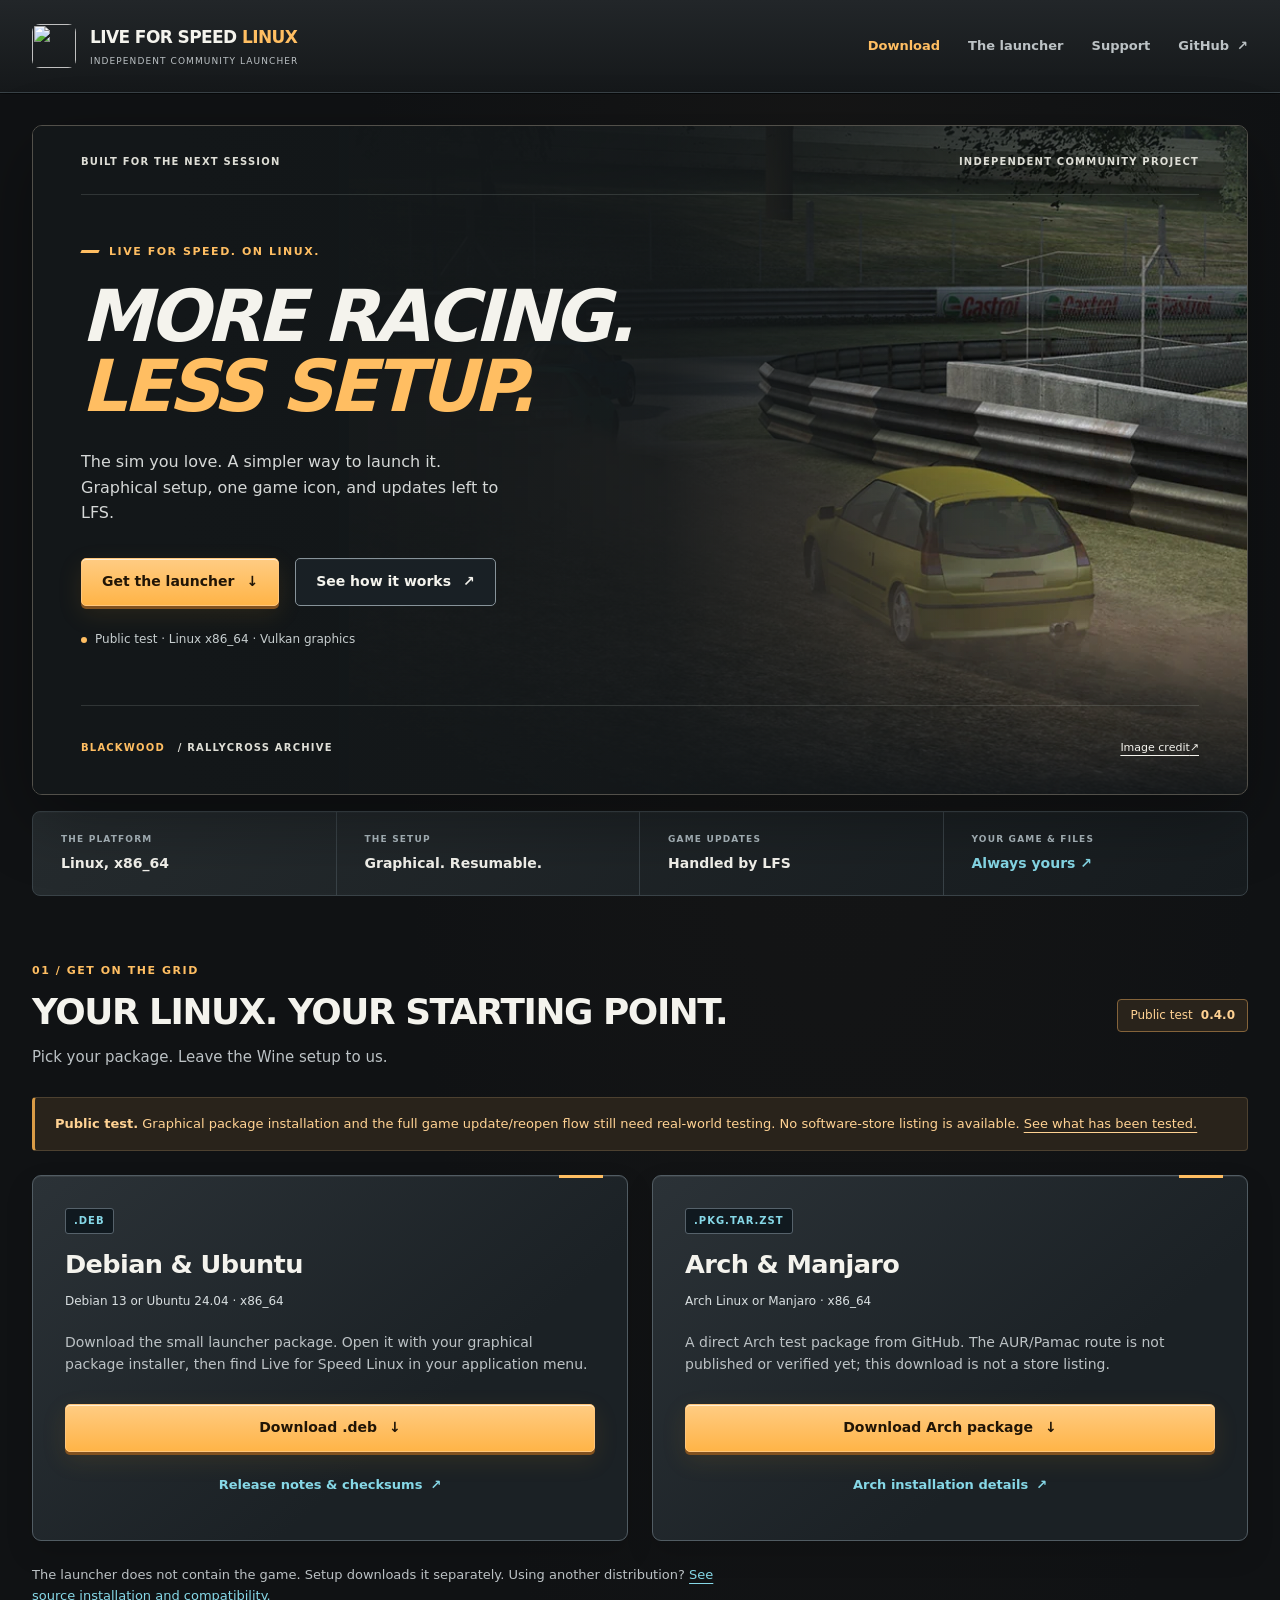
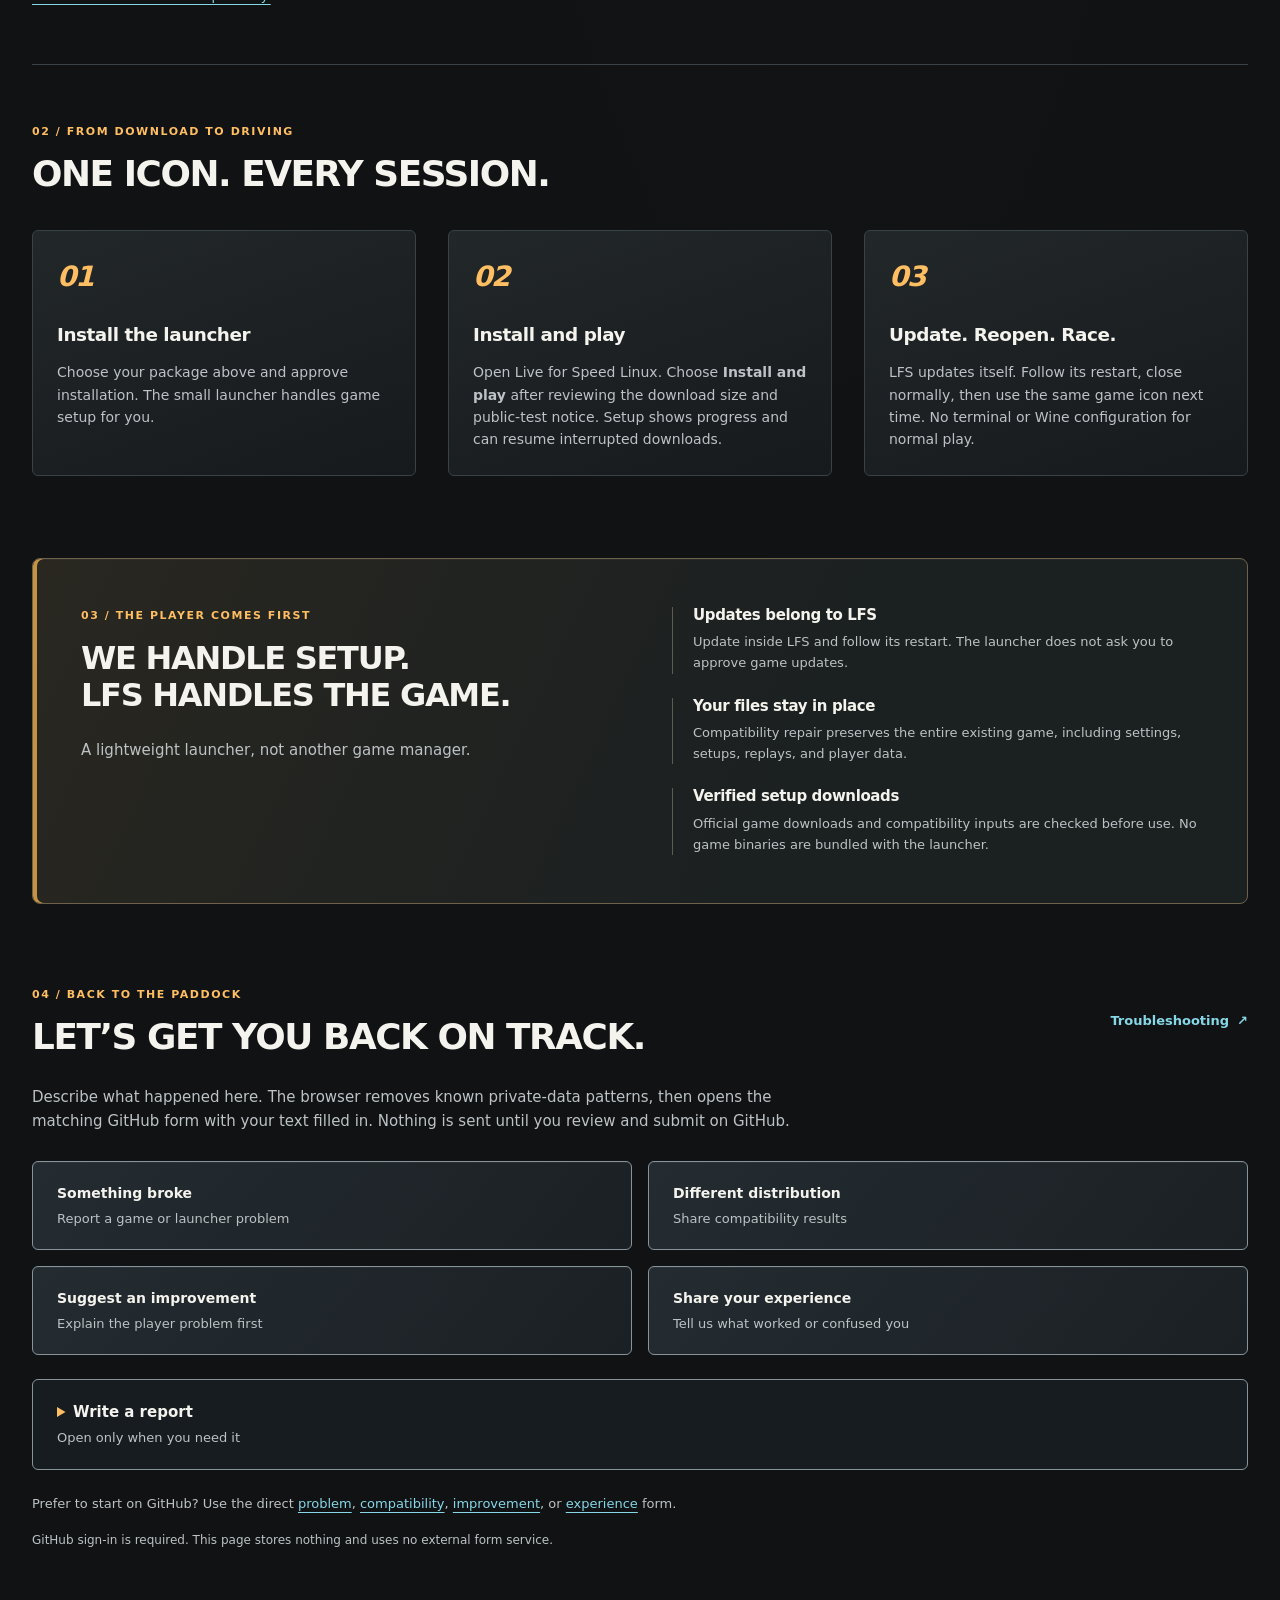
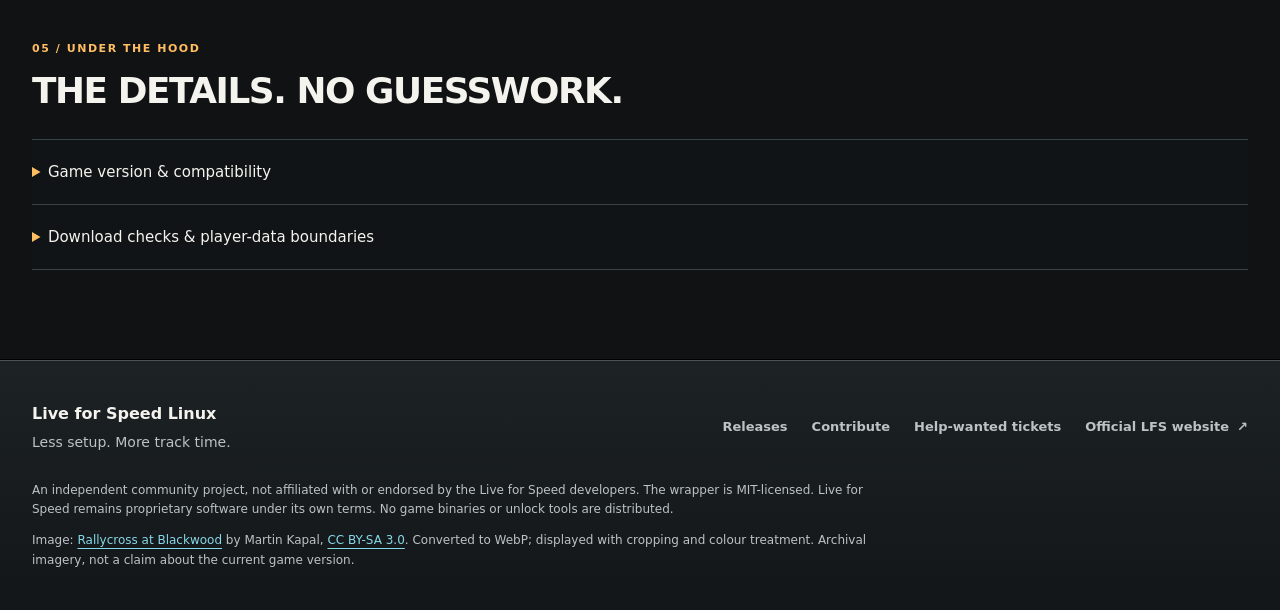
==== commit 012af511: "feat(web): give launcher a photo-led racing identity Replace the plain presentation with the approve" ====
--- a/website/index.html
+++ b/website/index.html
@@ -4,10 +4,10 @@
   <meta charset="utf-8">
   <meta name="viewport" content="width=device-width, initial-scale=1">
   <meta name="description" content="Install and play Live for Speed on Linux with graphical setup, resumable downloads, and player-safe repairs.">
-  <meta name="theme-color" content="#0d131a">
+  <meta name="theme-color" content="#101214">
   <title>Live for Speed Linux — install and play</title>
   <link rel="icon" href="icon.svg" type="image/svg+xml">
-  <link rel="stylesheet" href="styles.css?v=20260906">
+  <link rel="stylesheet" href="styles.css?v=20260906.2">
   <script src="feedback.js" defer></script>
 </head>
 <body id="top">
@@ -16,11 +16,12 @@
     <div class="shell header-inner">
       <a class="brand" href="#top" aria-label="Live for Speed Linux home">
         <img src="icon.svg" width="44" height="44" alt="">
-        <span>Live for Speed <strong>Linux</strong></span>
+        <span class="brand-copy"><strong>LIVE FOR SPEED <i>LINUX</i></strong><small>INDEPENDENT COMMUNITY LAUNCHER</small></span>
       </a>
       <nav aria-label="Main navigation">
         <a href="#install">Download</a>
-        <a href="#support">Help</a>
+        <a href="#how-it-works">The launcher</a>
+        <a href="#support">Support</a>
         <a href="https://github.com/mitzracing/live-for-speed-linux">GitHub <span aria-hidden="true">↗</span></a>
       </nav>
     </div>
@@ -28,34 +29,39 @@
 
   <main>
     <section class="hero shell" aria-labelledby="hero-title">
+      <div class="hero-photo">
+        <img src="assets/blackwood-rallycross.webp" width="1024" height="640" alt="Three cars racing through the dirt at Blackwood in an archival Live for Speed screenshot." fetchpriority="high">
+      </div>
+      <div class="hero-topline"><span>BUILT FOR THE NEXT SESSION</span><span>INDEPENDENT COMMUNITY PROJECT</span></div>
       <div class="hero-copy">
-        <p class="eyebrow">Independent community launcher</p>
-        <h1 id="hero-title">Live for Speed.<br><span>Now on Linux.</span></h1>
-        <p class="hero-lede">A few clicks to race. Graphical setup, one game icon, and updates handled by LFS itself.</p>
+        <p class="eyebrow"><span class="accent-mark" aria-hidden="true"></span> LIVE FOR SPEED. ON LINUX.</p>
+        <h1 id="hero-title">MORE RACING.<br><span>LESS SETUP.</span></h1>
+        <p class="hero-lede">The sim you love. A simpler way to launch it.<br>Graphical setup, one game icon, and updates left to LFS.</p>
         <div class="hero-actions">
           <a class="button primary" href="#install">Get the launcher <span aria-hidden="true">↓</span></a>
-          <a class="text-link" href="#how-it-works">How it works <span aria-hidden="true">↗</span></a>
+          <a class="button secondary" href="#how-it-works">See how it works <span aria-hidden="true">↗</span></a>
         </div>
         <p class="hero-note"><span class="test-dot" aria-hidden="true"></span> Public test · Linux x86_64 · Vulkan graphics</p>
       </div>
-      <div class="hero-art" aria-hidden="true">
-        <div class="art-caption"><span>LESS SETUP</span><span>MORE TRACK TIME</span></div>
-        <svg class="track" viewBox="0 0 480 320" fill="none">
-          <path class="track-edge" d="M95 243C37 243 39 174 93 174H174C211 174 220 141 193 122L145 88C108 62 137 30 178 43L366 103C429 123 432 199 369 219L260 254C219 267 219 224 184 232L129 244Z"/>
-          <path class="track-line" d="M95 243C37 243 39 174 93 174H174C211 174 220 141 193 122L145 88C108 62 137 30 178 43L366 103C429 123 432 199 369 219L260 254C219 267 219 224 184 232L129 244Z"/>
-          <path class="racing-line" d="M69 190C86 174 143 184 177 168C207 154 214 144 198 125"/>
-          <circle cx="198" cy="125" r="6" class="track-marker"/>
-          <path class="start-line" d="M315 107L323 82M322 109L330 84"/>
-        </svg>
-        <div class="art-steps"><span><b>01</b> SET UP</span><span><b>02</b> PLAY</span><span><b>03</b> REOPEN</span></div>
-      </div>
-    </section>
+      <div class="hero-bottom">
+        <span class="scene-label"><b>BLACKWOOD</b> / RALLYCROSS ARCHIVE</span>
+        <a href="#image-credit">Image credit <span aria-hidden="true">↗</span></a>
+      </div>
+    </section>
+
+    <dl class="platform-strip shell" aria-label="Launcher at a glance">
+      <div><dt>THE PLATFORM</dt><dd>Linux, x86_64</dd></div>
+      <div><dt>THE SETUP</dt><dd>Graphical. Resumable.</dd></div>
+      <div><dt>GAME UPDATES</dt><dd>Handled by LFS</dd></div>
+      <div><dt>YOUR GAME &amp; FILES</dt><dd><a href="#trust">Always yours <span aria-hidden="true">↗</span></a></dd></div>
+    </dl>
 
     <section class="section shell" id="install" aria-labelledby="install-title" tabindex="-1">
       <div class="section-heading">
         <div>
-          <p class="eyebrow">Get the launcher</p>
-          <h2 id="install-title">Choose your Linux.</h2>
+          <p class="eyebrow">01 / GET ON THE GRID</p>
+          <h2 id="install-title">YOUR LINUX. YOUR STARTING POINT.</h2>
+          <p class="section-intro">Pick your package. Leave the Wine setup to us.</p>
         </div>
         <span class="release-badge" data-release-version="0.4.0">Public test <strong>0.4.0</strong></span>
       </div>
@@ -88,8 +94,8 @@
     <section class="section shell" id="how-it-works" aria-labelledby="steps-title">
       <div class="section-heading">
         <div>
-          <p class="eyebrow">From download to driving</p>
-          <h2 id="steps-title">One icon. Every session.</h2>
+          <p class="eyebrow">02 / FROM DOWNLOAD TO DRIVING</p>
+          <h2 id="steps-title">ONE ICON. EVERY SESSION.</h2>
         </div>
       </div>
       <ol class="steps-grid">
@@ -113,8 +119,8 @@
 
     <section class="ownership shell" id="trust" aria-labelledby="trust-title">
       <div class="ownership-heading">
-        <p class="eyebrow">Your game stays yours</p>
-        <h2 id="trust-title">We handle setup.<br>LFS handles the game.</h2>
+        <p class="eyebrow">03 / THE PLAYER COMES FIRST</p>
+        <h2 id="trust-title">WE HANDLE SETUP.<br>LFS HANDLES THE GAME.</h2>
         <p>A lightweight launcher, not another game manager.</p>
       </div>
       <div class="ownership-points">
@@ -136,8 +142,8 @@
     <section class="section shell" id="support" aria-labelledby="support-title">
       <div class="section-heading">
         <div>
-          <p class="eyebrow">Help &amp; feedback</p>
-          <h2 id="support-title">Need a hand?</h2>
+          <p class="eyebrow">04 / BACK TO THE PADDOCK</p>
+          <h2 id="support-title">LET’S GET YOU BACK ON TRACK.</h2>
         </div>
         <a class="text-link" href="https://github.com/mitzracing/live-for-speed-linux/blob/main/docs/TROUBLESHOOTING.md">Troubleshooting <span aria-hidden="true">↗</span></a>
       </div>
@@ -259,8 +265,8 @@
     <section class="section shell technical" aria-labelledby="technical-title">
       <div class="section-heading">
         <div>
-          <p class="eyebrow">Under the hood</p>
-          <h2 id="technical-title">Details, when you need them.</h2>
+          <p class="eyebrow">05 / UNDER THE HOOD</p>
+          <h2 id="technical-title">THE DETAILS. NO GUESSWORK.</h2>
         </div>
       </div>
       <details>
@@ -295,7 +301,8 @@
           <a href="https://www.lfs.net/">Official LFS website <span aria-hidden="true">↗</span></a>
         </nav>
       </div>
-      <p class="legal">An independent community project, not affiliated with or endorsed by the Live for Speed developers. The wrapper is MIT-licensed. Live for Speed remains proprietary software under its own terms. No official logos, unlock tools, or modified game assets are distributed.</p>
+      <p class="legal">An independent community project, not affiliated with or endorsed by the Live for Speed developers. The wrapper is MIT-licensed. Live for Speed remains proprietary software under its own terms. No game binaries or unlock tools are distributed.</p>
+      <p class="legal image-credit" id="image-credit">Image: <a href="https://commons.wikimedia.org/wiki/File:Rallycross_blackwood_lfs.jpg">Rallycross at Blackwood</a> by Martin Kapal, <a href="https://creativecommons.org/licenses/by-sa/3.0/">CC BY-SA 3.0</a>. Converted to WebP; displayed with cropping and colour treatment. Archival imagery, not a claim about the current game version.</p>
     </div>
   </footer>
 </body>
--- a/website/styles.css
+++ b/website/styles.css
@@ -1,120 +1,131 @@
 :root {
   color-scheme: dark;
-  --bg: #0d131a;
-  --surface: #151e28;
-  --surface-raised: #1a2632;
-  --text: #eef3f7;
-  --muted: #a9b8c7;
-  --accent: #54d5ee;
-  --accent-ink: #081820;
-  --border: #2c3e4e;
-  --control-border: #73889b;
-  --warning: #ffd08a;
-  --warning-bg: #262119;
-  --radius: 16px;
-  --space: 24px;
+  --bg: #101214;
+  --surface: #1c2023;
+  --surface-raised: #282e32;
+  --text: #f4f3ed;
+  --muted: #bcc2c5;
+  --accent: #ffbe62;
+  --accent-ink: #211506;
+  --link: #86d8e7;
+  --border: #394247;
+  --control-border: #87939a;
+  --warning: #ffd293;
+  --warning-bg: #29231b;
+  --display: "DejaVu Sans", "Arial Narrow", sans-serif;
   font-family: ui-sans-serif, system-ui, -apple-system, BlinkMacSystemFont, "Segoe UI", sans-serif;
-  font-synthesis: none;
   line-height: 1.6;
 }
-
 * { box-sizing: border-box; }
 html { scroll-behavior: smooth; }
-body { margin: 0; background: var(--bg); color: var(--text); font-size: 1rem; }
+body { margin: 0; color: var(--text); background: radial-gradient(ellipse at 65% 0, #3c302320, transparent 40%), var(--bg); font-size: 1rem; }
 [hidden] { display: none !important; }
-a { color: var(--accent); text-underline-offset: 4px; }
+h1, h2, h3, p, dd, figure { margin: 0; }
+h1, h2, h3 { line-height: 1.15; }
+h1, h2 { font-family: var(--display); font-stretch: condensed; font-weight: 800; letter-spacing: -0.04em; }
+h2 { font-size: clamp(1.75rem, 2.8vw, 2.6rem); }
+h3 { font-size: 1.15rem; font-weight: 700; letter-spacing: -0.025em; }
+p { color: var(--muted); }
+p, a, h1, h2, h3, label, summary, dd { overflow-wrap: anywhere; }
+a { color: var(--link); text-underline-offset: 4px; }
 a:hover { text-decoration-thickness: 2px; }
 button, input, select, textarea { font: inherit; }
 button, summary { cursor: pointer; }
-button, input, select, textarea, a { -webkit-tap-highlight-color: transparent; }
 :focus-visible { outline: 3px solid var(--text); outline-offset: 4px; }
 ::selection { background: var(--accent); color: var(--accent-ink); }
-h1, h2, h3, p { margin: 0; }
-h1, h2, h3 { line-height: 1.15; text-wrap: balance; }
-h1, h2 { letter-spacing: -0.045em; }
-h2 { font-size: clamp(1.9rem, 3.8vw, 2.9rem); font-weight: 700; }
-h3 { font-size: 1.2rem; letter-spacing: -0.02em; }
-p { color: var(--muted); }
-p, a, h1, h2, h3, label, summary { overflow-wrap: anywhere; }
 img, svg { display: block; max-width: 100%; }
-.shell { width: min(1120px, calc(100% - 48px)); margin-inline: auto; }
-.section { padding-block: 64px; }
-.eyebrow { color: var(--accent); font-size: 0.75rem; font-weight: 700; letter-spacing: 0.13em; text-transform: uppercase; margin-bottom: 16px; }
-.section-heading { display: flex; flex-wrap: wrap; justify-content: space-between; align-items: center; gap: var(--space); margin-bottom: 28px; }
+.shell { width: min(1280px, calc(100% - 64px)); margin-inline: auto; }
+.section { padding-block: 58px; }
+.eyebrow { color: var(--accent); font-size: 0.6875rem; font-weight: 750; letter-spacing: 0.14em; margin-bottom: 16px; }
+.section-heading { display: flex; flex-wrap: wrap; align-items: center; justify-content: space-between; gap: 20px; margin-bottom: 28px; }
 .section-heading > div { min-width: 0; }
 .section-heading .eyebrow { margin-bottom: 12px; }
-
-.skip-link { position: absolute; top: 12px; left: 16px; z-index: 10; transform: translateY(-180%); background: var(--text); color: var(--bg); padding: 12px 20px; border-radius: 8px; }
+.section-intro { margin-top: 12px; font-size: 0.9375rem; }
+.skip-link { position: fixed; top: 12px; left: 16px; z-index: 20; transform: translateY(-180%); background: var(--text); color: var(--bg); padding: 12px 20px; border-radius: 4px; }
 .skip-link:focus { transform: none; }
-.site-header { border-bottom: 1px solid var(--border); }
-.header-inner { min-height: 88px; display: flex; flex-wrap: wrap; align-items: center; justify-content: space-between; gap: 12px 32px; padding-block: 16px; }
-.brand { display: inline-flex; align-items: center; gap: 12px; color: var(--text); text-decoration: none; font-size: 1rem; font-weight: 650; letter-spacing: -0.025em; }
-.brand img { flex: 0 0 44px; border-radius: 10px; }
-.brand strong { color: var(--accent); }
+.site-header { border-bottom: 1px solid var(--border); background: linear-gradient(#222629, #15181a); box-shadow: 0 1px 0 #07090a; }
+.header-inner { display: flex; flex-wrap: wrap; align-items: center; justify-content: space-between; gap: 12px 24px; min-height: 92px; padding-block: 16px; }
+.brand { display: inline-flex; align-items: center; gap: 14px; color: var(--text); text-decoration: none; }
+.brand img { flex: 0 0 44px; border-radius: 8px; }
+.brand-copy { display: grid; gap: 3px; }
+.brand-copy strong { font-size: 1.0625rem; letter-spacing: -0.035em; }
+.brand-copy i { color: var(--accent); font-style: normal; }
+.brand-copy small { color: var(--muted); font-size: 0.5625rem; letter-spacing: 0.12em; }
 nav { display: flex; flex-wrap: wrap; align-items: center; gap: 8px 28px; }
-nav a { display: inline-flex; align-items: center; gap: 8px; min-height: 44px; color: var(--muted); font-size: 0.875rem; font-weight: 600; text-decoration: none; }
+nav a { display: inline-flex; align-items: center; gap: 8px; min-height: 44px; color: var(--muted); font-size: 0.8125rem; font-weight: 650; text-decoration: none; }
 nav a:hover { color: var(--text); }
-
-.hero { display: grid; grid-template-columns: minmax(0, 1.2fr) minmax(0, 1fr); align-items: center; gap: 48px; padding-block: 88px 72px; }
-h1 { font-size: clamp(2.7rem, 5.4vw, 4.6rem); font-weight: 750; line-height: 1.06; }
+.header-inner nav a:first-child { color: var(--accent); }
+
+.hero { position: relative; isolation: isolate; margin-top: 32px; padding: 28px 48px 24px; border: 1px solid #52504a; border-radius: 10px; background: #131719; box-shadow: 0 24px 70px #0005, inset 0 1px 0 #ffffff0a; overflow: hidden; }
+.hero-photo { position: absolute; z-index: -2; inset: 0 0 0 26%; }
+.hero-photo img { width: 100%; height: 100%; object-fit: cover; object-position: 70% 60%; filter: brightness(1.25) saturate(0.85); }
+.hero::before { content: ""; position: absolute; z-index: -1; inset: 0; background: linear-gradient(90deg, #131719 12%, #131719f5 36%, #131719e6 52%, #131719a8 65%, #13171912 85%), linear-gradient(0deg, #111518ee, transparent 25%, #11151818 80%, #11151890); }
+.hero-topline, .hero-bottom { display: flex; flex-wrap: wrap; justify-content: space-between; align-items: center; gap: 16px; font-size: 0.625rem; font-weight: 650; letter-spacing: 0.12em; color: #deded6; }
+.hero-topline { padding-bottom: 24px; border-bottom: 1px solid #b1bab72e; }
+.hero-copy { max-width: 660px; padding-block: 48px 56px; }
+.hero-copy .eyebrow { display: flex; align-items: center; gap: 10px; margin-bottom: 20px; }
+.accent-mark { width: 18px; height: 3px; background: var(--accent); transform: skewX(-25deg); }
+h1 { font-size: clamp(3rem, 5.6vw, 5.2rem); line-height: 0.98; font-style: oblique; letter-spacing: -0.055em; }
 h1 span { color: var(--accent); }
-.hero-lede { max-width: 42ch; margin-top: 24px; font-size: 1.125rem; }
-.hero-actions { display: flex; flex-wrap: wrap; align-items: center; gap: 12px 24px; margin-top: 32px; }
-.hero-note { display: flex; align-items: baseline; gap: 8px; margin-top: 24px; font-size: 0.8125rem; }
-.test-dot { flex: 0 0 6px; height: 6px; border-radius: 50%; background: var(--warning); }
-.hero-art { padding: 24px; border: 1px solid var(--border); border-radius: var(--radius); background: var(--surface); transform: rotate(-3deg); }
-.art-caption, .art-steps { display: flex; flex-wrap: wrap; justify-content: space-between; gap: 12px; font-size: 0.625rem; font-weight: 650; letter-spacing: 0.08em; color: var(--muted); }
-.art-caption { padding-bottom: 20px; border-bottom: 1px solid var(--border); }
-.track { width: 100%; margin-block: 4px; }
-.track-edge { stroke: #304453; stroke-width: 26; }
-.track-line { stroke: #819bad; stroke-width: 1; stroke-dasharray: 4 5; }
-.racing-line { stroke: var(--accent); stroke-width: 3; stroke-linecap: round; }
-.track-marker { fill: var(--accent); }
-.start-line { stroke: var(--text); stroke-width: 2; }
-.art-steps { padding-top: 20px; border-top: 1px solid var(--border); }
-.art-steps b { color: var(--accent); margin-right: 4px; }
-
-.button { display: inline-flex; align-items: center; justify-content: center; gap: 12px; min-height: 48px; max-width: 100%; padding: 12px 20px; border: 1px solid transparent; border-radius: 8px; font-size: 0.9375rem; font-weight: 700; line-height: 1.5; text-align: center; text-decoration: none; transition: background-color 150ms, border-color 150ms; }
+.hero-lede { max-width: 43ch; margin-top: 28px; color: #d5d8d7; font-size: 1rem; }
+.hero-actions { display: flex; flex-wrap: wrap; align-items: center; gap: 16px; margin-top: 32px; }
+.hero-note { display: flex; align-items: baseline; gap: 8px; margin-top: 24px; font-size: 0.75rem; color: #c7cecf; }
+.test-dot { flex: 0 0 6px; height: 6px; border-radius: 50%; background: var(--accent); }
+.hero-bottom { min-height: 40px; padding-top: 20px; border-top: 1px solid #b1bab72e; }
+.scene-label b { color: var(--accent); margin-right: 8px; }
+.hero-bottom a { display: inline-flex; align-items: center; min-height: 44px; color: var(--text); font-size: 0.6875rem; letter-spacing: 0; font-weight: 500; }
+.platform-strip { display: grid; grid-template-columns: repeat(4, minmax(0, 1fr)); margin-block: 16px 8px; border: 1px solid var(--border); border-radius: 8px; background: linear-gradient(130deg, #252b2e, #171c1f), var(--surface); box-shadow: inset 0 1px 0 #ffffff06; }
+.platform-strip > div { padding: 20px 28px; border-right: 1px solid var(--border); }
+.platform-strip > div:last-child { border-right: 0; }
+.platform-strip dt { color: #aebbc1; font-size: 0.5625rem; letter-spacing: 0.13em; font-weight: 700; }
+.platform-strip dd { margin-top: 6px; color: var(--text); font-size: 0.875rem; font-weight: 650; }
+.platform-strip a { text-decoration: none; }
+
+.button { display: inline-flex; align-items: center; justify-content: center; gap: 12px; min-height: 48px; max-width: 100%; padding: 12px 20px; border: 1px solid transparent; border-radius: 5px; font-size: 0.875rem; font-weight: 750; line-height: 1.5; text-align: center; text-decoration: none; transition: background-color 150ms, border-color 150ms, box-shadow 150ms; }
 .button span { flex-shrink: 0; }
-.button.primary { background: var(--accent); color: var(--accent-ink); }
-.button.primary:hover { background: #8ee7f7; }
-.button.secondary { background: transparent; color: var(--text); border-color: var(--control-border); }
+.button.primary { color: var(--accent-ink); border-color: #ffc67b; background: linear-gradient(#ffcc83, #ffb447), var(--accent); box-shadow: inset 0 1px 0 #ffeed3, 0 3px 0 #81511f, 0 8px 24px #cd8c2020; }
+.button.primary:hover { background: #ffcf8c; box-shadow: inset 0 1px 0 #ffeed3, 0 3px 0 #81511f, 0 8px 28px #cd8c2040; }
+.button.secondary { background: #192025; color: var(--text); border-color: var(--control-border); box-shadow: inset 0 1px 0 #ffffff09; }
 .button.secondary:hover { background: var(--surface-raised); }
-.text-link { display: inline-flex; align-items: center; gap: 8px; min-height: 44px; max-width: 100%; font-size: 0.875rem; font-weight: 600; text-decoration: none; }
+.text-link { display: inline-flex; align-items: center; gap: 8px; min-height: 44px; max-width: 100%; font-size: 0.8125rem; font-weight: 650; text-decoration: none; }
 .text-link:hover { text-decoration: underline; }
 
-#install { border-top: 1px solid var(--border); scroll-margin-top: 24px; }
-.release-badge { display: inline-flex; align-items: center; flex-wrap: wrap; gap: 8px; padding: 6px 12px; border: 1px solid #725737; border-radius: 6px; color: var(--warning); background: var(--warning-bg); font-size: 0.75rem; }
-.release-notice { margin-bottom: 24px; padding: 16px 20px; border-left: 3px solid #d99b46; border-radius: 0 8px 8px 0; color: var(--warning); background: var(--warning-bg); font-size: 0.875rem; }
+#install { scroll-margin-top: 24px; }
+.release-badge { display: inline-flex; align-items: center; flex-wrap: wrap; gap: 8px; padding: 6px 12px; border: 1px solid #84633a; border-radius: 4px; color: var(--warning); background: var(--warning-bg); font-size: 0.75rem; }
+.release-notice { margin-bottom: 24px; padding: 16px 20px; border: 1px solid #4d4130; border-left: 3px solid #d99b46; border-radius: 4px; color: var(--warning); background: var(--warning-bg); font-size: 0.8125rem; }
 .release-notice a { color: inherit; }
-.download-grid { display: grid; grid-template-columns: repeat(2, minmax(0, 1fr)); gap: var(--space); }
-.download-card { display: flex; flex-direction: column; gap: 12px; min-width: 0; padding: 32px; border: 1px solid var(--border); border-radius: var(--radius); background: var(--surface); }
-.package-type { color: var(--accent); font-size: 0.6875rem; font-weight: 750; letter-spacing: 0.1em; }
-.download-card h3 { font-size: 1.7rem; }
-.download-card p { font-size: 0.9375rem; }
-.download-card .package-platform { color: var(--text); font-size: 0.8125rem; margin-bottom: 8px; }
-.download-actions { display: grid; gap: 12px; margin-top: auto; padding-top: 12px; }
+.download-grid { display: grid; grid-template-columns: repeat(2, minmax(0, 1fr)); gap: 24px; }
+.download-card { position: relative; display: flex; flex-direction: column; gap: 12px; min-width: 0; padding: 32px; border: 1px solid #515c63; border-radius: 9px; background: linear-gradient(140deg, #2b3237, #1b2125 66%), var(--surface); box-shadow: inset 0 1px 0 #ffffff12, 0 12px 28px #0002; }
+.download-card::before { content: ""; position: absolute; right: 24px; top: -1px; width: 44px; height: 3px; background: var(--accent); }
+.package-type { align-self: flex-start; padding: 4px 8px; border: 1px solid #56626b; border-radius: 3px; background: #10191f; color: var(--link); font-size: 0.625rem; font-weight: 700; letter-spacing: 0.1em; }
+.download-card h3 { font-size: 1.6rem; margin-top: 4px; }
+.download-card p { font-size: 0.875rem; }
+.download-card .package-platform { color: #d9dfe1; font-size: 0.75rem; margin-bottom: 8px; }
+.download-actions { display: grid; gap: 12px; margin-top: auto; padding-top: 16px; }
 .download-actions .button { width: 100%; }
 .download-actions .text-link { justify-content: center; }
-.download-footnote { margin-top: 24px; font-size: 0.875rem; max-width: 80ch; }
-
-.steps-grid { display: grid; grid-template-columns: repeat(3, minmax(0, 1fr)); gap: 40px; list-style: none; padding: 0; margin: 40px 0 0; }
-.steps-grid li { border-top: 1px solid var(--border); padding-top: 24px; }
-.step-number { display: block; margin-bottom: 24px; color: var(--accent); font-size: 0.875rem; font-weight: 650; font-variant-numeric: tabular-nums; }
-.steps-grid p { margin-top: 16px; font-size: 0.9375rem; }
-.ownership { display: grid; grid-template-columns: minmax(0, 1fr) minmax(0, 1fr); gap: 64px; padding: 48px; margin-block: 32px; background: var(--surface); border: 1px solid var(--border); border-radius: var(--radius); }
-.ownership-heading > p:last-child { margin-top: 24px; }
+.download-footnote { margin-top: 24px; font-size: 0.8125rem; max-width: 88ch; }
+
+#how-it-works { border-top: 1px solid var(--border); }
+.steps-grid { display: grid; grid-template-columns: repeat(3, minmax(0, 1fr)); gap: 32px; list-style: none; padding: 0; margin: 36px 0 0; }
+.steps-grid li { position: relative; padding: 24px; border: 1px solid var(--border); border-radius: 6px; background: linear-gradient(160deg, #22272a, #161a1d), var(--surface); }
+.step-number { display: block; margin-bottom: 24px; color: var(--accent); font-size: 1.75rem; font-weight: 750; font-style: italic; font-variant-numeric: tabular-nums; letter-spacing: -0.05em; }
+.steps-grid p { margin-top: 16px; font-size: 0.875rem; }
+.ownership { display: grid; grid-template-columns: minmax(0, 1fr) minmax(0, 1fr); gap: 64px; padding: 48px; margin-block: 24px; border: 1px solid #70624a; border-radius: 8px; background: linear-gradient(115deg, #292720, #1b2021 62%), var(--surface); box-shadow: inset 4px 0 0 #c79343, inset 0 1px 0 #ffffff0a; }
+.ownership-heading h2 { font-size: clamp(1.65rem, 2.5vw, 2.3rem); }
+.ownership-heading > p:last-child { margin-top: 24px; font-size: 0.9375rem; }
 .ownership-points { display: grid; gap: 24px; }
-.ownership-points h3 { font-size: 1rem; }
-.ownership-points p { margin-top: 8px; font-size: 0.875rem; }
-
-.support-lede { max-width: 78ch; margin-bottom: 28px; }
+.ownership-points > div { border-left: 1px solid #5c5c50; padding-left: 20px; }
+.ownership-points h3 { font-size: 0.9375rem; }
+.ownership-points p { margin-top: 8px; font-size: 0.8125rem; }
+
+.support-lede { max-width: 82ch; margin-bottom: 28px; font-size: 0.9375rem; }
 .support-grid { display: grid; grid-template-columns: repeat(2, minmax(0, 1fr)); gap: 16px; }
-.support-card { display: grid; gap: 4px; min-width: 0; padding: 20px 24px; text-align: left; border: 1px solid var(--control-border); border-radius: 8px; background: transparent; color: var(--text); transition: background-color 150ms, border-color 150ms; }
-.support-card:hover { border-color: var(--accent); background: var(--surface); }
-.support-card strong { font-size: 0.9375rem; font-weight: 650; }
+.support-card { display: grid; gap: 4px; min-width: 0; padding: 20px 24px; text-align: left; border: 1px solid var(--control-border); border-radius: 6px; background: linear-gradient(130deg, #242c31, #1b2024), var(--surface); color: var(--text); box-shadow: inset 0 1px 0 #ffffff0b; transition: border-color 150ms; }
+.support-card:hover { border-color: var(--accent); }
+.support-card strong { font-size: 0.875rem; font-weight: 700; }
 .support-card span { color: var(--muted); font-size: 0.8125rem; }
-.feedback-disclosure { margin-top: 24px; border: 1px solid var(--control-border); border-radius: 8px; }
+.feedback-disclosure { margin-top: 24px; border: 1px solid var(--control-border); border-radius: 6px; background: #171c20; }
 summary { padding: 20px 24px; color: var(--text); font-size: 0.9375rem; }
 summary::marker { color: var(--accent); }
 .feedback-disclosure > summary span { display: block; margin-top: 4px; color: var(--muted); font-size: 0.8125rem; }
@@ -122,53 +133,75 @@
 .feedback-form, .form-grid { display: grid; gap: 24px; }
 .form-grid { grid-template-columns: repeat(2, minmax(0, 1fr)); }
 .feedback-form label { display: grid; align-content: start; gap: 8px; min-width: 0; color: var(--text); font-size: 0.875rem; font-weight: 550; }
-input:not([type="checkbox"]), select, textarea { width: 100%; min-width: 0; min-height: 48px; padding: 12px; border: 1px solid var(--control-border); border-radius: 6px; background: var(--surface); color: var(--text); font-size: 1rem; font-weight: 400; }
+input:not([type="checkbox"]), select, textarea { width: 100%; min-width: 0; min-height: 48px; padding: 12px; border: 1px solid var(--control-border); border-radius: 4px; background: #10171c; color: var(--text); font-size: 1rem; font-weight: 400; box-shadow: inset 0 2px 4px #0003; }
 input::placeholder, textarea::placeholder { color: var(--muted); opacity: 1; }
 textarea { min-height: 128px; resize: vertical; line-height: 1.5; }
 input[type="checkbox"] { flex: 0 0 22px; width: 22px; height: 22px; margin: 3px 0 0; accent-color: var(--accent); }
-.feedback-form .safety-check { display: flex; align-items: flex-start; gap: 12px; padding: 16px; border: 1px solid var(--border); border-radius: 8px; color: var(--muted); font-weight: 400; }
+.feedback-form .safety-check { display: flex; align-items: flex-start; gap: 12px; padding: 16px; border: 1px solid var(--border); border-radius: 6px; color: var(--muted); font-weight: 400; }
 .form-actions { display: flex; flex-wrap: wrap; gap: 12px; }
-.feedback-result { display: grid; justify-items: start; gap: 20px; margin-top: 24px; padding: 24px; border: 1px solid var(--control-border); border-radius: 8px; background: var(--surface); min-width: 0; }
+.feedback-result { display: grid; justify-items: start; gap: 20px; margin-top: 24px; padding: 24px; border: 1px solid var(--control-border); border-radius: 6px; background: var(--surface); min-width: 0; }
 .feedback-result > * { min-width: 0; max-width: 100%; }
 .feedback-result details { width: 100%; }
 .feedback-result summary { padding: 12px 0; }
 #feedback-status { color: var(--text); }
 #feedback-status[data-state="error"] { color: #ffb6ba; }
 #report-preview { margin: 16px 0 0; max-height: 400px; overflow: auto; white-space: pre-wrap; overflow-wrap: anywhere; font-size: 0.8125rem; }
-.direct-forms { margin-top: 24px; font-size: 0.875rem; }
-.privacy-note { margin-top: 16px; font-size: 0.8125rem; }
+.direct-forms { margin-top: 24px; font-size: 0.8125rem; }
+.privacy-note { margin-top: 16px; font-size: 0.75rem; }
 
 .technical { padding-top: 32px; }
-.technical > details { border-top: 1px solid var(--border); }
+.technical > details { border-top: 1px solid var(--border); background: #1c222520; }
 .technical > details:last-child { border-bottom: 1px solid var(--border); }
 .technical summary { padding-inline: 0; }
 .technical-body { padding: 0 0 24px; display: grid; gap: 16px; max-width: 88ch; font-size: 0.875rem; }
-.site-footer { margin-top: 32px; padding-block: 40px; border-top: 1px solid var(--border); }
+.site-footer { margin-top: 32px; padding-block: 40px; border-top: 1px solid #505153; background: linear-gradient(#1d2225, #121619); box-shadow: 0 -1px 0 #000; }
 .footer-top { display: flex; flex-wrap: wrap; justify-content: space-between; gap: 24px 40px; }
 .footer-top > div > p { font-size: 0.875rem; margin-top: 4px; }
 .footer-top nav { gap: 4px 24px; }
-.legal { margin-top: 32px; max-width: 100ch; font-size: 0.75rem; }
+.legal { margin-top: 28px; max-width: 110ch; font-size: 0.75rem; }
+.image-credit { margin-top: 12px; }
 
 @media (max-width: 1000px) {
-  .hero { gap: 24px; }
-  .hero-art { transform: none; padding: 20px; }
+  .shell { width: calc(100% - 48px); }
+  .hero { padding-inline: 32px; }
+  .hero-copy { max-width: 580px; }
+  .platform-strip > div { padding: 20px; }
   .ownership { gap: 32px; padding: 32px; }
-}
-
+  .steps-grid { gap: 20px; }
+}
 @media (max-width: 760px) {
   .shell { width: calc(100% - 32px); }
   .section { padding-block: 40px; }
-  .header-inner { gap: 4px 20px; padding-block: 12px; }
-  .brand { font-size: 0.9375rem; }
-  nav { gap: 4px 24px; }
-  .hero { grid-template-columns: minmax(0, 1fr); padding-block: 48px; }
-  .hero-art { display: none; }
-  h1 { font-size: clamp(2.6rem, 8.5vw, 4rem); }
-  .hero-lede { font-size: 1rem; }
-  .hero-actions { margin-top: 24px; }
+  .header-inner { gap: 8px 20px; padding-block: 12px; }
+  .brand { gap: 10px; }
+  .brand-copy strong { font-size: 0.9375rem; }
+  .brand-copy small { font-size: 0.5rem; }
+  nav { gap: 4px 20px; }
+  nav a { font-size: 0.75rem; }
+  .hero { margin-top: 20px; padding: 20px; border-radius: 7px; }
+  .hero-photo { inset: 0 0 auto; height: 280px; }
+  .hero-photo img { object-position: 65% center; }
+  .hero-photo::after { content: ""; position: absolute; inset: 60% 0 0; background: linear-gradient(transparent, #131719); }
+  .hero::before { background: linear-gradient(0deg, #131719 52%, #131719a8 66%, #13171912 90%, #131719b0); }
+  .hero-topline { font-size: 0.5rem; padding-bottom: 14px; }
+  .hero-topline span:last-child { display: none; }
+  .hero-copy { padding-block: 192px 28px; }
+  .hero-copy .eyebrow { font-size: 0.625rem; gap: 8px; margin-bottom: 16px; }
+  h1 { font-size: clamp(2.05rem, 8.8vw, 3.8rem); letter-spacing: -0.06em; }
+  .hero-lede { margin-top: 20px; font-size: 0.9375rem; }
+  .hero-actions { margin-top: 24px; gap: 12px; }
+  .hero-actions .button { width: 100%; }
+  .hero-note { font-size: 0.6875rem; margin-top: 20px; }
+  .hero-bottom { gap: 0 16px; padding-top: 12px; font-size: 0.5rem; }
+  .platform-strip { grid-template-columns: repeat(2, minmax(0, 1fr)); }
+  .platform-strip > div { padding: 16px; }
+  .platform-strip > div:nth-child(2) { border-right: 0; }
+  .platform-strip > div:nth-child(-n+2) { border-bottom: 1px solid var(--border); }
+  .platform-strip dt { font-size: 0.5rem; }
+  .platform-strip dd { font-size: 0.75rem; }
   .download-grid, .steps-grid, .ownership, .support-grid, .form-grid { grid-template-columns: minmax(0, 1fr); }
   .download-card { padding: 24px; }
-  .steps-grid { margin-top: 28px; gap: 28px; }
+  .steps-grid { margin-top: 28px; gap: 20px; }
   .step-number { margin-bottom: 16px; }
   .ownership { margin-block: 24px; padding: 24px; }
   .feedback-shell, .feedback-result { padding: 16px; }
@@ -177,7 +210,6 @@
   .technical { padding-top: 24px; }
   .site-footer { margin-top: 16px; }
 }
-
 @media (prefers-reduced-motion: reduce) {
   html { scroll-behavior: auto; }
   *, *::before, *::after { transition: none !important; animation: none !important; }
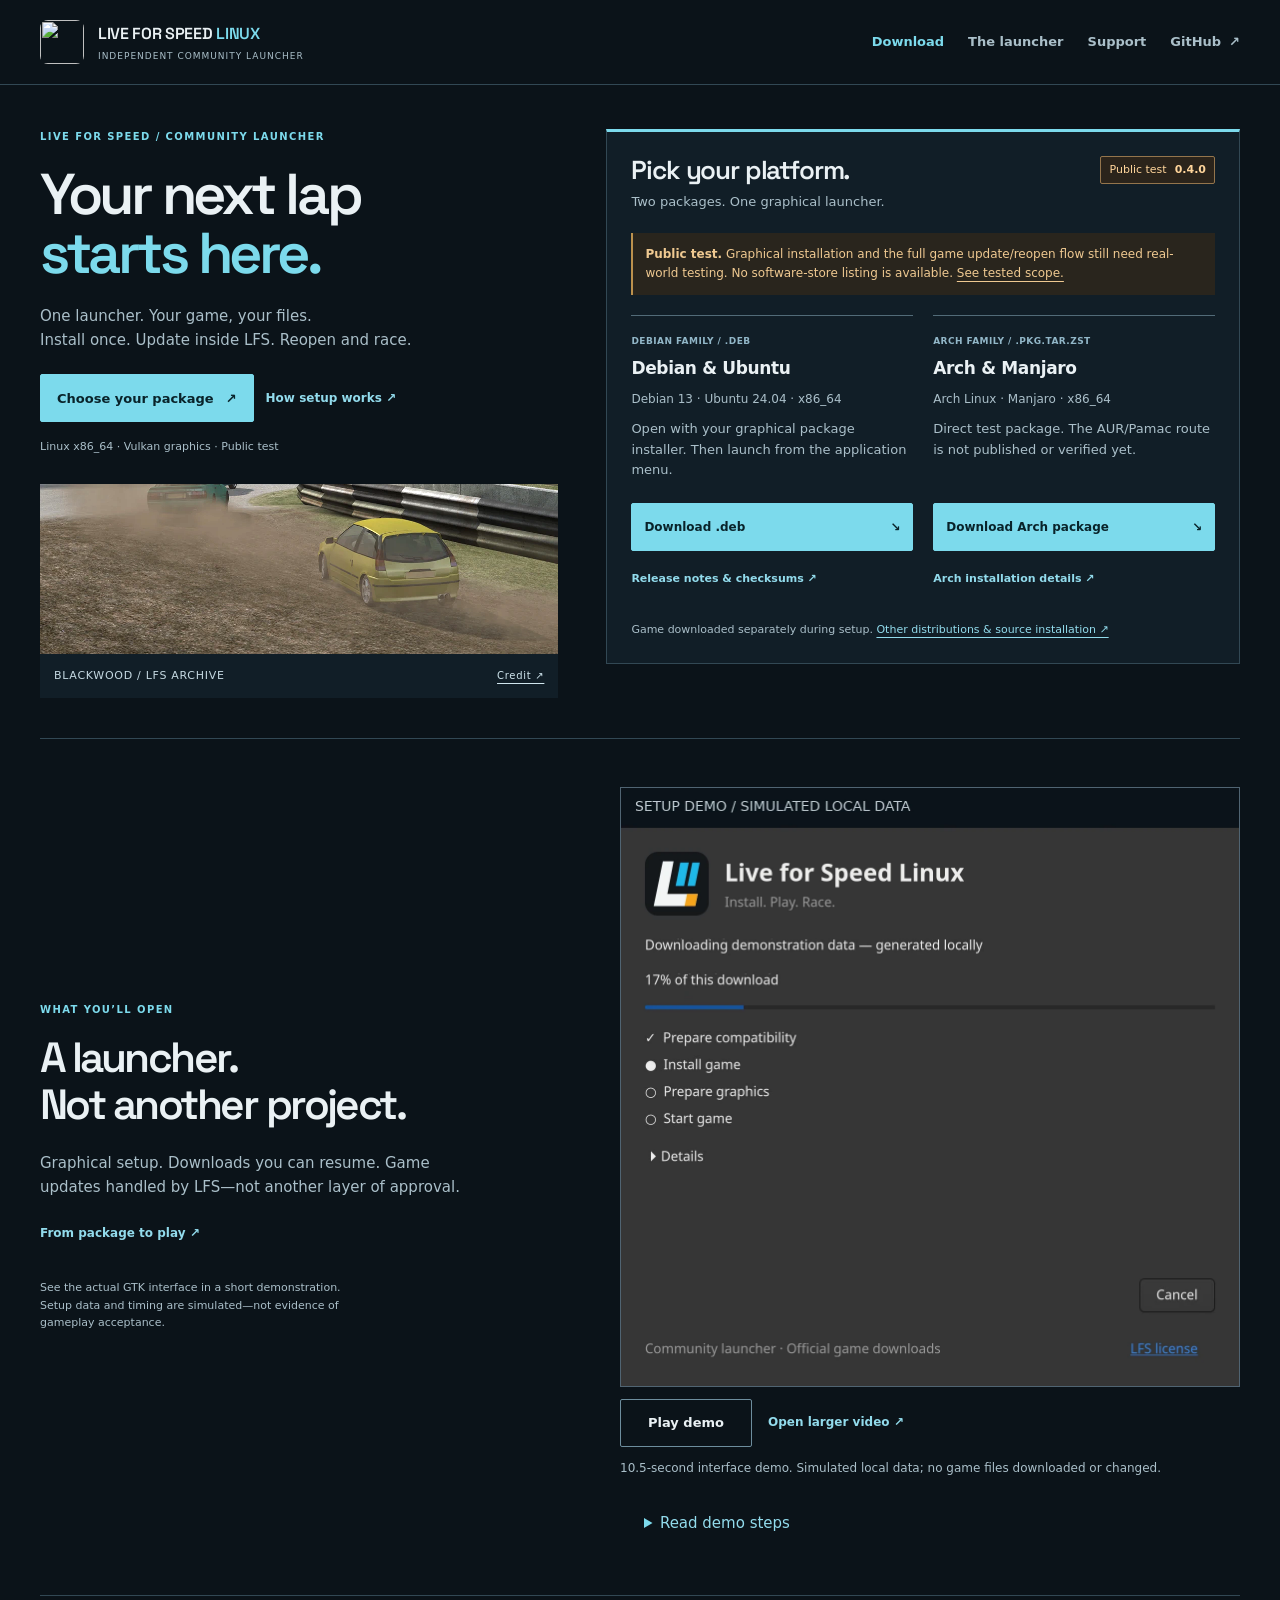
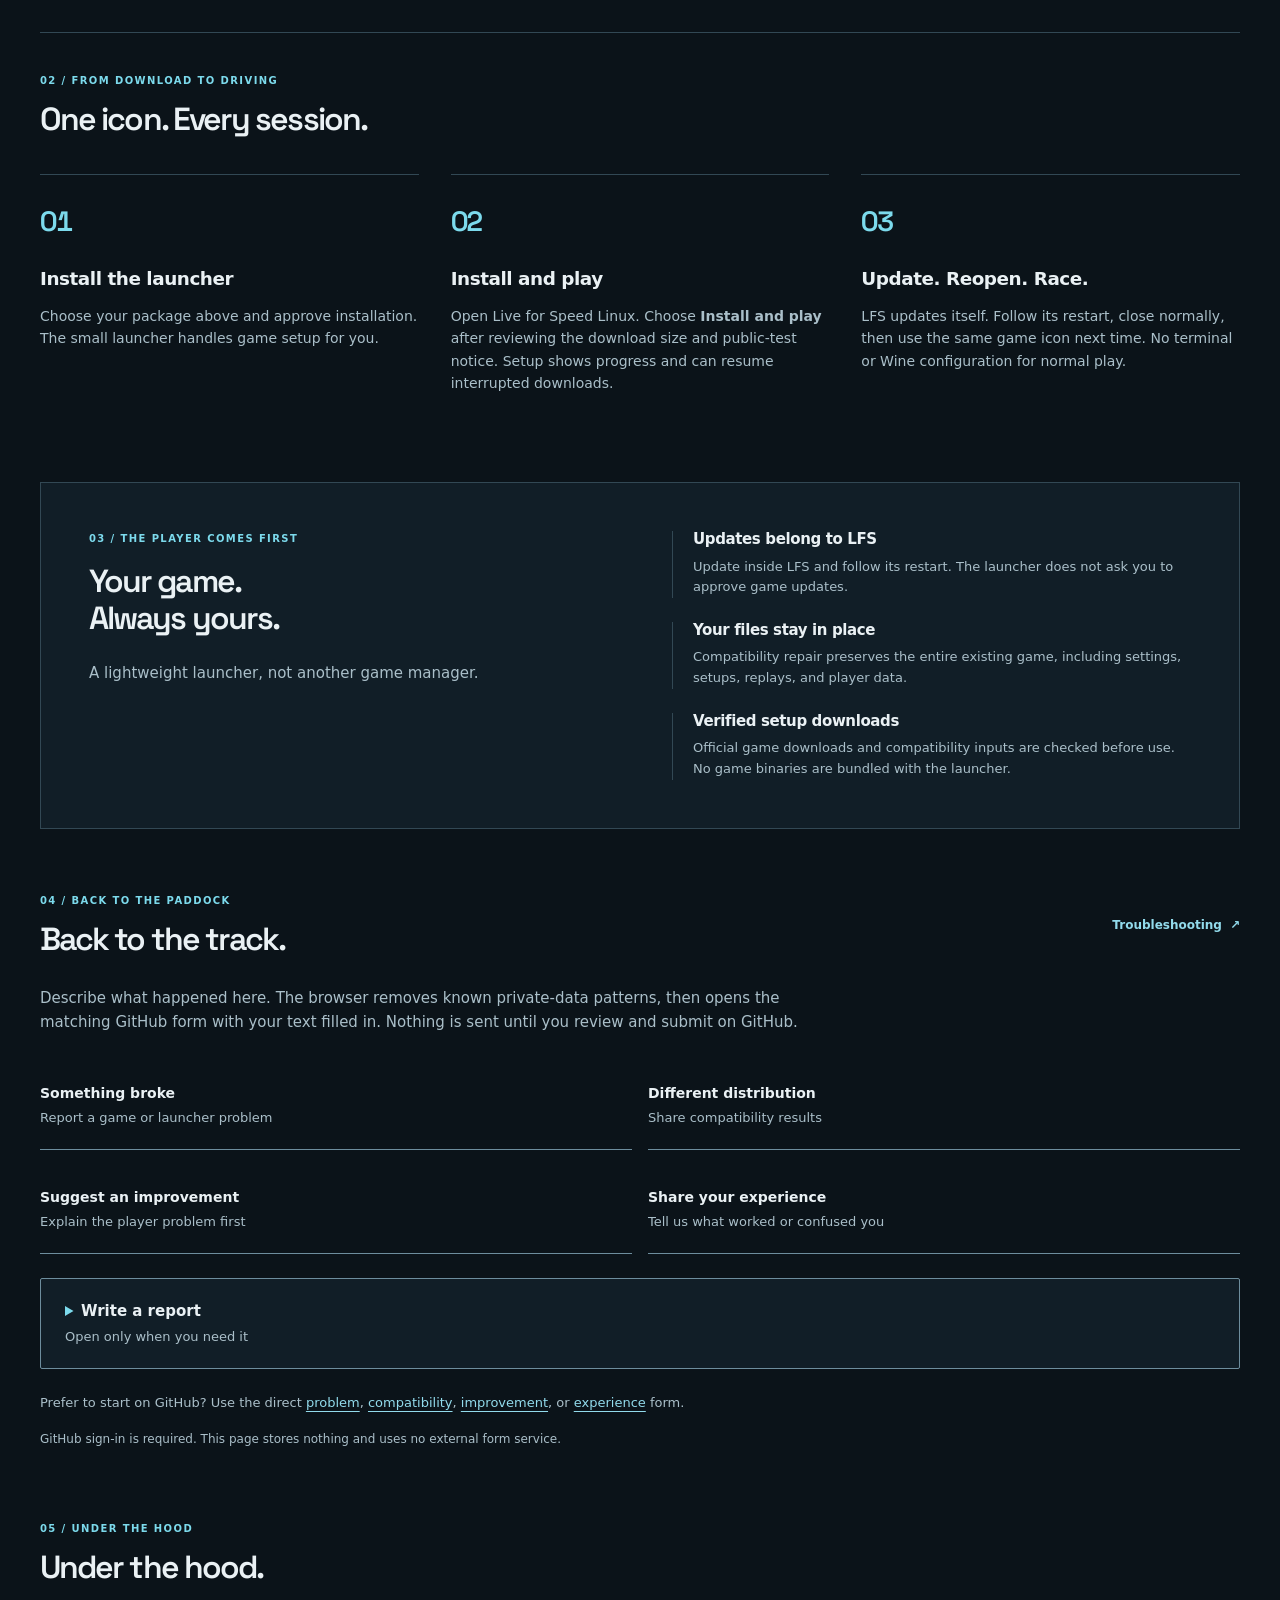
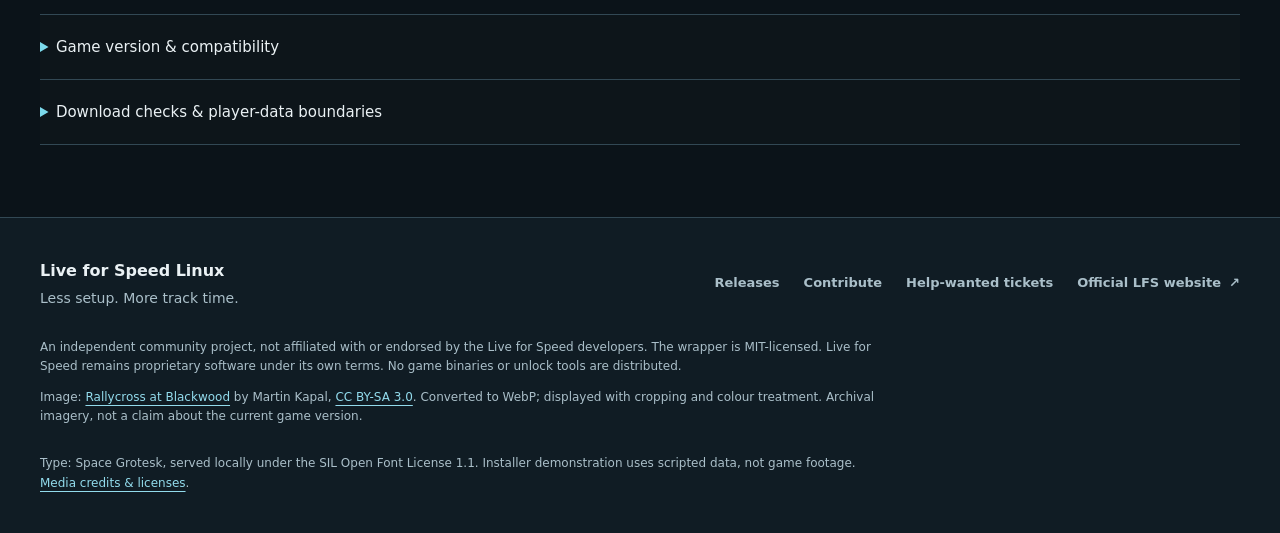
==== commit cf4d24a2: "feat(web): show race-control layout and native installer demo Bring package choices and the actual G" ====
--- a/website/index.html
+++ b/website/index.html
@@ -4,11 +4,13 @@
   <meta charset="utf-8">
   <meta name="viewport" content="width=device-width, initial-scale=1">
   <meta name="description" content="Install and play Live for Speed on Linux with graphical setup, resumable downloads, and player-safe repairs.">
-  <meta name="theme-color" content="#101214">
-  <title>Live for Speed Linux — install and play</title>
+  <meta name="theme-color" content="#0b1319">
+  <title>Live for Speed on Linux — Install. Play. Race.</title>
   <link rel="icon" href="icon.svg" type="image/svg+xml">
-  <link rel="stylesheet" href="styles.css?v=20260906.2">
+  <link rel="preload" href="assets/spacegrotesk.woff2" as="font" type="font/woff2" crossorigin>
+  <link rel="stylesheet" href="styles.css?v=20260906.3">
   <script src="feedback.js" defer></script>
+  <script src="installer-demo.js?v=1" defer></script>
 </head>
 <body id="top">
   <a class="skip-link" href="#install">Skip to downloads</a>
@@ -20,7 +22,7 @@
       </a>
       <nav aria-label="Main navigation">
         <a href="#install">Download</a>
-        <a href="#how-it-works">The launcher</a>
+        <a href="#launcher-demo">The launcher</a>
         <a href="#support">Support</a>
         <a href="https://github.com/mitzracing/live-for-speed-linux">GitHub <span aria-hidden="true">↗</span></a>
       </nav>
@@ -28,74 +30,74 @@
   </header>
 
   <main>
-    <section class="hero shell" aria-labelledby="hero-title">
-      <div class="hero-photo">
-        <img src="assets/blackwood-rallycross.webp" width="1024" height="640" alt="Three cars racing through the dirt at Blackwood in an archival Live for Speed screenshot." fetchpriority="high">
-      </div>
-      <div class="hero-topline"><span>BUILT FOR THE NEXT SESSION</span><span>INDEPENDENT COMMUNITY PROJECT</span></div>
-      <div class="hero-copy">
-        <p class="eyebrow"><span class="accent-mark" aria-hidden="true"></span> LIVE FOR SPEED. ON LINUX.</p>
-        <h1 id="hero-title">MORE RACING.<br><span>LESS SETUP.</span></h1>
-        <p class="hero-lede">The sim you love. A simpler way to launch it.<br>Graphical setup, one game icon, and updates left to LFS.</p>
-        <div class="hero-actions">
-          <a class="button primary" href="#install">Get the launcher <span aria-hidden="true">↓</span></a>
-          <a class="button secondary" href="#how-it-works">See how it works <span aria-hidden="true">↗</span></a>
-        </div>
-        <p class="hero-note"><span class="test-dot" aria-hidden="true"></span> Public test · Linux x86_64 · Vulkan graphics</p>
-      </div>
-      <div class="hero-bottom">
-        <span class="scene-label"><b>BLACKWOOD</b> / RALLYCROSS ARCHIVE</span>
-        <a href="#image-credit">Image credit <span aria-hidden="true">↗</span></a>
-      </div>
-    </section>
-
-    <dl class="platform-strip shell" aria-label="Launcher at a glance">
-      <div><dt>THE PLATFORM</dt><dd>Linux, x86_64</dd></div>
-      <div><dt>THE SETUP</dt><dd>Graphical. Resumable.</dd></div>
-      <div><dt>GAME UPDATES</dt><dd>Handled by LFS</dd></div>
-      <div><dt>YOUR GAME &amp; FILES</dt><dd><a href="#trust">Always yours <span aria-hidden="true">↗</span></a></dd></div>
-    </dl>
-
-    <section class="section shell" id="install" aria-labelledby="install-title" tabindex="-1">
-      <div class="section-heading">
-        <div>
-          <p class="eyebrow">01 / GET ON THE GRID</p>
-          <h2 id="install-title">YOUR LINUX. YOUR STARTING POINT.</h2>
-          <p class="section-intro">Pick your package. Leave the Wine setup to us.</p>
-        </div>
-        <span class="release-badge" data-release-version="0.4.0">Public test <strong>0.4.0</strong></span>
-      </div>
-      <p class="release-notice"><strong>Public test.</strong> Graphical package installation and the full game update/reopen flow still need real-world testing. No software-store listing is available. <a href="https://github.com/mitzracing/live-for-speed-linux/blob/main/docs/RELEASE-CANDIDATE.md">See what has been tested.</a></p>
+    <div class="launch-grid shell">
+      <section class="hero" aria-labelledby="hero-title">
+        <div class="hero-copy">
+          <p class="eyebrow">LIVE FOR SPEED / COMMUNITY LAUNCHER</p>
+          <h1 id="hero-title">Your next lap<br><span>starts here.</span></h1>
+          <p class="hero-lede">One launcher. Your game, your files.<br> Install once. Update inside LFS. Reopen and race.</p>
+          <div class="hero-actions">
+            <a class="button primary" href="#install">Choose your package <span aria-hidden="true">↗</span></a>
+            <a class="text-link" href="#how-it-works">How setup works ↗</a>
+          </div>
+          <p class="hero-note">Linux x86_64 · Vulkan graphics · Public test</p>
+        </div>
+        <figure class="hero-photo">
+          <img src="assets/blackwood-rallycross.webp" width="1024" height="640" alt="Archival Live for Speed rallycross race at Blackwood." fetchpriority="high">
+          <figcaption><span>BLACKWOOD / LFS ARCHIVE</span><a href="#image-credit">Credit ↗</a></figcaption>
+        </figure>
+      </section>
+      <section class="section" id="install" aria-labelledby="install-title" tabindex="-1">
+      <div class="section-heading"><div><p class="eyebrow">DOWNLOAD THE LAUNCHER</p><h2 id="install-title">Pick your platform.</h2><p class="section-intro">Two packages. One graphical launcher.</p></div><span class="release-badge" data-release-version="0.4.0">Public test <strong>0.4.0</strong></span></div>
+      <p class="release-notice"><strong>Public test.</strong> Graphical installation and the full game update/reopen flow still need real-world testing. No software-store listing is available. <a href="https://github.com/mitzracing/live-for-speed-linux/blob/main/docs/RELEASE-CANDIDATE.md">See tested scope.</a></p>
       <div class="download-grid">
-        <article class="download-card" aria-labelledby="deb-title">
-          <span class="package-type">.DEB</span>
-          <h3 id="deb-title">Debian &amp; Ubuntu</h3>
-          <p class="package-platform">Debian 13 or Ubuntu 24.04 · x86_64</p>
-          <p>Download the small launcher package. Open it with your graphical package installer, then find Live for Speed Linux in your application menu.</p>
-          <div class="download-actions">
-            <a class="button primary" href="https://github.com/mitzracing/live-for-speed-linux/releases/download/v0.4.0/live-for-speed-linux_0.4.0-0github1_amd64.deb">Download .deb <span aria-hidden="true">↓</span></a>
-            <a class="text-link" href="https://github.com/mitzracing/live-for-speed-linux/releases/tag/v0.4.0">Release notes &amp; checksums <span aria-hidden="true">↗</span></a>
+        <article class="download-card" aria-labelledby="deb-title"><span class="package-type">DEBIAN FAMILY / .DEB</span><h3 id="deb-title">Debian &amp; Ubuntu</h3><p class="package-platform">Debian 13 · Ubuntu 24.04 · x86_64</p><p>Open with your graphical package installer. Then launch from the application menu.</p><div class="download-actions"><a class="button primary" href="https://github.com/mitzracing/live-for-speed-linux/releases/download/v0.4.0/live-for-speed-linux_0.4.0-0github1_amd64.deb">Download .deb <span aria-hidden="true">↘</span></a><a class="text-link" href="https://github.com/mitzracing/live-for-speed-linux/releases/tag/v0.4.0">Release notes &amp; checksums ↗</a></div></article>
+        <article class="download-card" aria-labelledby="arch-title"><span class="package-type">ARCH FAMILY / .PKG.TAR.ZST</span><h3 id="arch-title">Arch &amp; Manjaro</h3><p class="package-platform">Arch Linux · Manjaro · x86_64</p><p>Direct test package. The AUR/Pamac route is not published or verified yet.</p><div class="download-actions"><a class="button primary" href="https://github.com/mitzracing/live-for-speed-linux/releases/download/v0.4.0/live-for-speed-linux-0.4.0-1-x86_64.pkg.tar.zst">Download Arch package <span aria-hidden="true">↘</span></a><a class="text-link" href="https://github.com/mitzracing/live-for-speed-linux/blob/main/packaging/aur/README.md">Arch installation details ↗</a></div></article>
+      </div>
+      <p class="download-footnote">Game downloaded separately during setup. <a href="https://github.com/mitzracing/live-for-speed-linux#install-from-source">Other distributions &amp; source installation ↗</a></p>
+      </section>
+    </div>
+
+    <section id="launcher-demo" class="product-proof shell" aria-labelledby="proof-title">
+      <div class="proof-copy">
+        <p class="eyebrow">WHAT YOU’LL OPEN</p>
+        <h2 id="proof-title">A launcher.<br>Not another project.</h2>
+        <p>Graphical setup. Downloads you can resume. Game updates handled by LFS—not another layer of approval.</p>
+        <a class="text-link" href="#how-it-works">From package to play ↗</a>
+        <p class="proof-caption">See the actual GTK interface in a short demonstration. Setup data and timing are simulated—not evidence of gameplay acceptance.</p>
+      </div>
+      <figure>
+        <div class="demo-frame">
+          <img id="demo-poster" src="assets/installer-poster.webp" width="1240" height="1200" alt="Launcher interface demo showing download progress, setup stages, and Details.">
+          <video id="installer-demo" width="1240" height="1200" muted loop playsinline preload="none" hidden aria-label="Launcher setup demonstration" aria-describedby="demo-caption">
+            <source data-src="assets/installer-demo.webm" type="video/webm">
+            <source data-src="assets/installer-demo.mp4" type="video/mp4">
+          </video>
+        </div>
+        <figcaption>
+          <div class="demo-actions">
+            <button id="demo-toggle" class="button secondary" type="button" aria-controls="installer-demo" hidden>Play demo</button>
+            <a class="text-link" href="assets/installer-demo.mp4" target="_blank" rel="noopener">Open larger video ↗</a>
           </div>
-        </article>
-        <article class="download-card" aria-labelledby="arch-title">
-          <span class="package-type">.PKG.TAR.ZST</span>
-          <h3 id="arch-title">Arch &amp; Manjaro</h3>
-          <p class="package-platform">Arch Linux or Manjaro · x86_64</p>
-          <p>A direct Arch test package from GitHub. The AUR/Pamac route is not published or verified yet; this download is not a store listing.</p>
-          <div class="download-actions">
-            <a class="button primary" href="https://github.com/mitzracing/live-for-speed-linux/releases/download/v0.4.0/live-for-speed-linux-0.4.0-1-x86_64.pkg.tar.zst">Download Arch package <span aria-hidden="true">↓</span></a>
-            <a class="text-link" href="https://github.com/mitzracing/live-for-speed-linux/blob/main/packaging/aur/README.md">Arch installation details <span aria-hidden="true">↗</span></a>
-          </div>
-        </article>
-      </div>
-      <p class="download-footnote">The launcher does not contain the game. Setup downloads it separately. Using another distribution? <a href="https://github.com/mitzracing/live-for-speed-linux#install-from-source">See source installation and compatibility.</a></p>
+          <p id="demo-caption" class="demo-caption">10.5-second interface demo. Simulated local data; no game files downloaded or changed.</p>
+          <p id="demo-status" class="demo-status" role="status" aria-live="polite"></p>
+          <details class="demo-transcript">
+            <summary>Read demo steps</summary>
+            <ol>
+              <li>Select <strong>Install and play</strong> in the demonstration prompt.</li>
+              <li>Watch preparation change to simulated download progress. Setup stages appear in the checklist.</li>
+              <li>Open <strong>Details</strong> to read stage messages. The clip ends before installation or gameplay.</li>
+            </ol>
+          </details>
+        </figcaption>
+      </figure>
     </section>
 
     <section class="section shell" id="how-it-works" aria-labelledby="steps-title">
       <div class="section-heading">
         <div>
           <p class="eyebrow">02 / FROM DOWNLOAD TO DRIVING</p>
-          <h2 id="steps-title">ONE ICON. EVERY SESSION.</h2>
+          <h2 id="steps-title">One icon. Every session.</h2>
         </div>
       </div>
       <ol class="steps-grid">
@@ -120,7 +122,7 @@
     <section class="ownership shell" id="trust" aria-labelledby="trust-title">
       <div class="ownership-heading">
         <p class="eyebrow">03 / THE PLAYER COMES FIRST</p>
-        <h2 id="trust-title">WE HANDLE SETUP.<br>LFS HANDLES THE GAME.</h2>
+        <h2 id="trust-title">Your game.<br>Always yours.</h2>
         <p>A lightweight launcher, not another game manager.</p>
       </div>
       <div class="ownership-points">
@@ -143,7 +145,7 @@
       <div class="section-heading">
         <div>
           <p class="eyebrow">04 / BACK TO THE PADDOCK</p>
-          <h2 id="support-title">LET’S GET YOU BACK ON TRACK.</h2>
+          <h2 id="support-title">Back to the track.</h2>
         </div>
         <a class="text-link" href="https://github.com/mitzracing/live-for-speed-linux/blob/main/docs/TROUBLESHOOTING.md">Troubleshooting <span aria-hidden="true">↗</span></a>
       </div>
@@ -266,7 +268,7 @@
       <div class="section-heading">
         <div>
           <p class="eyebrow">05 / UNDER THE HOOD</p>
-          <h2 id="technical-title">THE DETAILS. NO GUESSWORK.</h2>
+          <h2 id="technical-title">Under the hood.</h2>
         </div>
       </div>
       <details>
@@ -303,6 +305,7 @@
       </div>
       <p class="legal">An independent community project, not affiliated with or endorsed by the Live for Speed developers. The wrapper is MIT-licensed. Live for Speed remains proprietary software under its own terms. No game binaries or unlock tools are distributed.</p>
       <p class="legal image-credit" id="image-credit">Image: <a href="https://commons.wikimedia.org/wiki/File:Rallycross_blackwood_lfs.jpg">Rallycross at Blackwood</a> by Martin Kapal, <a href="https://creativecommons.org/licenses/by-sa/3.0/">CC BY-SA 3.0</a>. Converted to WebP; displayed with cropping and colour treatment. Archival imagery, not a claim about the current game version.</p>
+      <p class="legal">Type: Space Grotesk, served locally under the SIL Open Font License 1.1. Installer demonstration uses scripted data, not game footage. <a href="https://github.com/mitzracing/live-for-speed-linux/blob/main/website/assets/README.md">Media credits &amp; licenses</a>.</p>
     </div>
   </footer>
 </body>
--- a/website/styles.css
+++ b/website/styles.css
@@ -1,29 +1,38 @@
+@font-face {
+  font-family: "Space Grotesk";
+  font-style: normal;
+  font-weight: 600;
+  font-display: swap;
+  src: url("assets/spacegrotesk.woff2") format("woff2");
+}
 :root {
   color-scheme: dark;
-  --bg: #101214;
-  --surface: #1c2023;
-  --surface-raised: #282e32;
-  --text: #f4f3ed;
-  --muted: #bcc2c5;
-  --accent: #ffbe62;
-  --accent-ink: #211506;
-  --link: #86d8e7;
-  --border: #394247;
-  --control-border: #87939a;
-  --warning: #ffd293;
-  --warning-bg: #29231b;
-  --display: "DejaVu Sans", "Arial Narrow", sans-serif;
+  --bg: #0b1319;
+  --surface: #111e27;
+  --surface-raised: #20333f;
+  --text: #eaf1f4;
+  --muted: #aabfc9;
+  --accent: #7cdaec;
+  --accent-ink: #09232a;
+  --link: #92dbec;
+  --border: #324854;
+  --control-border: #6d8d9d;
+  --warning: #efc991;
+  --warning-bg: #29251d;
+  --display: "Space Grotesk", sans-serif;
   font-family: ui-sans-serif, system-ui, -apple-system, BlinkMacSystemFont, "Segoe UI", sans-serif;
   line-height: 1.6;
 }
 * { box-sizing: border-box; }
 html { scroll-behavior: smooth; }
-body { margin: 0; color: var(--text); background: radial-gradient(ellipse at 65% 0, #3c302320, transparent 40%), var(--bg); font-size: 1rem; }
+body { margin: 0; color: var(--text); background: var(--bg); font-size: 1rem; }
 [hidden] { display: none !important; }
 h1, h2, h3, p, dd, figure { margin: 0; }
 h1, h2, h3 { line-height: 1.15; }
-h1, h2 { font-family: var(--display); font-stretch: condensed; font-weight: 800; letter-spacing: -0.04em; }
-h2 { font-size: clamp(1.75rem, 2.8vw, 2.6rem); }
+h1, h2 { font-family: var(--display); font-weight: 600; letter-spacing: -0.06em; }
+h1 { font-size: clamp(2.6rem, 4.5vw, 4rem); line-height: 1.02; }
+h1 span { color: var(--accent); }
+h2 { font-size: clamp(1.6rem, 2.5vw, 2.4rem); }
 h3 { font-size: 1.15rem; font-weight: 700; letter-spacing: -0.025em; }
 p { color: var(--muted); }
 p, a, h1, h2, h3, label, summary, dd { overflow-wrap: anywhere; }
@@ -34,176 +43,189 @@
 :focus-visible { outline: 3px solid var(--text); outline-offset: 4px; }
 ::selection { background: var(--accent); color: var(--accent-ink); }
 img, svg { display: block; max-width: 100%; }
-.shell { width: min(1280px, calc(100% - 64px)); margin-inline: auto; }
-.section { padding-block: 58px; }
-.eyebrow { color: var(--accent); font-size: 0.6875rem; font-weight: 750; letter-spacing: 0.14em; margin-bottom: 16px; }
+.shell { width: min(1320px, calc(100% - 80px)); margin-inline: auto; }
+.section { padding-block: 40px; }
+.eyebrow { color: var(--accent); font-size: .625rem; font-weight: 650; letter-spacing: .14em; margin-bottom: 16px; }
 .section-heading { display: flex; flex-wrap: wrap; align-items: center; justify-content: space-between; gap: 20px; margin-bottom: 28px; }
 .section-heading > div { min-width: 0; }
 .section-heading .eyebrow { margin-bottom: 12px; }
-.section-intro { margin-top: 12px; font-size: 0.9375rem; }
+.section-intro { margin-top: 6px; font-size: .8125rem; }
 .skip-link { position: fixed; top: 12px; left: 16px; z-index: 20; transform: translateY(-180%); background: var(--text); color: var(--bg); padding: 12px 20px; border-radius: 4px; }
 .skip-link:focus { transform: none; }
-.site-header { border-bottom: 1px solid var(--border); background: linear-gradient(#222629, #15181a); box-shadow: 0 1px 0 #07090a; }
-.header-inner { display: flex; flex-wrap: wrap; align-items: center; justify-content: space-between; gap: 12px 24px; min-height: 92px; padding-block: 16px; }
+
+.site-header { border-bottom: 1px solid var(--border); background: var(--bg); }
+.header-inner { display: flex; flex-wrap: wrap; align-items: center; justify-content: space-between; gap: 12px 24px; min-height: 84px; padding-block: 14px; }
 .brand { display: inline-flex; align-items: center; gap: 14px; color: var(--text); text-decoration: none; }
 .brand img { flex: 0 0 44px; border-radius: 8px; }
 .brand-copy { display: grid; gap: 3px; }
-.brand-copy strong { font-size: 1.0625rem; letter-spacing: -0.035em; }
+.brand-copy strong { font-family: var(--display); font-weight: 600; font-size: 1rem; letter-spacing: -.02em; }
 .brand-copy i { color: var(--accent); font-style: normal; }
-.brand-copy small { color: var(--muted); font-size: 0.5625rem; letter-spacing: 0.12em; }
-nav { display: flex; flex-wrap: wrap; align-items: center; gap: 8px 28px; }
-nav a { display: inline-flex; align-items: center; gap: 8px; min-height: 44px; color: var(--muted); font-size: 0.8125rem; font-weight: 650; text-decoration: none; }
+.brand-copy small { color: var(--muted); font-size: .5625rem; letter-spacing: .11em; }
+nav { display: flex; flex-wrap: wrap; align-items: center; gap: 24px; }
+nav a { display: inline-flex; align-items: center; gap: 8px; min-height: 44px; color: var(--muted); font-size: .8125rem; font-weight: 650; text-decoration: none; }
 nav a:hover { color: var(--text); }
 .header-inner nav a:first-child { color: var(--accent); }
 
-.hero { position: relative; isolation: isolate; margin-top: 32px; padding: 28px 48px 24px; border: 1px solid #52504a; border-radius: 10px; background: #131719; box-shadow: 0 24px 70px #0005, inset 0 1px 0 #ffffff0a; overflow: hidden; }
-.hero-photo { position: absolute; z-index: -2; inset: 0 0 0 26%; }
-.hero-photo img { width: 100%; height: 100%; object-fit: cover; object-position: 70% 60%; filter: brightness(1.25) saturate(0.85); }
-.hero::before { content: ""; position: absolute; z-index: -1; inset: 0; background: linear-gradient(90deg, #131719 12%, #131719f5 36%, #131719e6 52%, #131719a8 65%, #13171912 85%), linear-gradient(0deg, #111518ee, transparent 25%, #11151818 80%, #11151890); }
-.hero-topline, .hero-bottom { display: flex; flex-wrap: wrap; justify-content: space-between; align-items: center; gap: 16px; font-size: 0.625rem; font-weight: 650; letter-spacing: 0.12em; color: #deded6; }
-.hero-topline { padding-bottom: 24px; border-bottom: 1px solid #b1bab72e; }
-.hero-copy { max-width: 660px; padding-block: 48px 56px; }
-.hero-copy .eyebrow { display: flex; align-items: center; gap: 10px; margin-bottom: 20px; }
-.accent-mark { width: 18px; height: 3px; background: var(--accent); transform: skewX(-25deg); }
-h1 { font-size: clamp(3rem, 5.6vw, 5.2rem); line-height: 0.98; font-style: oblique; letter-spacing: -0.055em; }
-h1 span { color: var(--accent); }
-.hero-lede { max-width: 43ch; margin-top: 28px; color: #d5d8d7; font-size: 1rem; }
-.hero-actions { display: flex; flex-wrap: wrap; align-items: center; gap: 16px; margin-top: 32px; }
-.hero-note { display: flex; align-items: baseline; gap: 8px; margin-top: 24px; font-size: 0.75rem; color: #c7cecf; }
-.test-dot { flex: 0 0 6px; height: 6px; border-radius: 50%; background: var(--accent); }
-.hero-bottom { min-height: 40px; padding-top: 20px; border-top: 1px solid #b1bab72e; }
-.scene-label b { color: var(--accent); margin-right: 8px; }
-.hero-bottom a { display: inline-flex; align-items: center; min-height: 44px; color: var(--text); font-size: 0.6875rem; letter-spacing: 0; font-weight: 500; }
-.platform-strip { display: grid; grid-template-columns: repeat(4, minmax(0, 1fr)); margin-block: 16px 8px; border: 1px solid var(--border); border-radius: 8px; background: linear-gradient(130deg, #252b2e, #171c1f), var(--surface); box-shadow: inset 0 1px 0 #ffffff06; }
-.platform-strip > div { padding: 20px 28px; border-right: 1px solid var(--border); }
-.platform-strip > div:last-child { border-right: 0; }
-.platform-strip dt { color: #aebbc1; font-size: 0.5625rem; letter-spacing: 0.13em; font-weight: 700; }
-.platform-strip dd { margin-top: 6px; color: var(--text); font-size: 0.875rem; font-weight: 650; }
-.platform-strip a { text-decoration: none; }
-
-.button { display: inline-flex; align-items: center; justify-content: center; gap: 12px; min-height: 48px; max-width: 100%; padding: 12px 20px; border: 1px solid transparent; border-radius: 5px; font-size: 0.875rem; font-weight: 750; line-height: 1.5; text-align: center; text-decoration: none; transition: background-color 150ms, border-color 150ms, box-shadow 150ms; }
+.launch-grid { display: grid; grid-template-columns: minmax(0, .9fr) minmax(0, 1.1fr); gap: 48px; align-items: start; padding-block: 44px 40px; }
+.hero { min-width: 0; }
+.hero-copy .eyebrow { margin-bottom: 20px; }
+.hero-lede { max-width: 43ch; margin-top: 22px; font-size: .9375rem; }
+.hero-actions { display: flex; flex-wrap: wrap; align-items: center; gap: 12px; margin-top: 22px; }
+.hero-note { margin-top: 16px; font-size: .6875rem; }
+.hero-photo { display: flex; flex-direction: column; height: 214px; margin-top: 28px; background: #1c3035; overflow: hidden; }
+.hero-photo img { flex: 1; min-height: 0; width: 100%; height: 0; object-fit: cover; object-position: 58% 85%; filter: brightness(1.5) saturate(.8); }
+.hero-photo figcaption { flex-shrink: 0; display: flex; flex-wrap: wrap; justify-content: space-between; align-items: center; gap: 8px; min-height: 44px; padding-inline: 14px; background: var(--surface); color: #c5d9e2; font-size: .6875rem; letter-spacing: .065em; }
+.hero-photo figcaption a { display: inline-flex; align-items: center; min-height: 44px; color: #d0e6ee; font-size: .625rem; }
+
+.button { display: inline-flex; align-items: center; justify-content: center; gap: 12px; min-height: 48px; max-width: 100%; padding: 12px 16px; border: 1px solid transparent; border-radius: 2px; font-size: .8125rem; font-weight: 700; line-height: 1.5; text-align: center; text-decoration: none; transition: background-color 150ms, border-color 150ms; }
 .button span { flex-shrink: 0; }
-.button.primary { color: var(--accent-ink); border-color: #ffc67b; background: linear-gradient(#ffcc83, #ffb447), var(--accent); box-shadow: inset 0 1px 0 #ffeed3, 0 3px 0 #81511f, 0 8px 24px #cd8c2020; }
-.button.primary:hover { background: #ffcf8c; box-shadow: inset 0 1px 0 #ffeed3, 0 3px 0 #81511f, 0 8px 28px #cd8c2040; }
-.button.secondary { background: #192025; color: var(--text); border-color: var(--control-border); box-shadow: inset 0 1px 0 #ffffff09; }
+.button.primary { color: var(--accent-ink); border-color: var(--accent); background: var(--accent); }
+.button.primary:hover { background: #b1edfa; }
+.button.secondary { background: transparent; color: var(--text); border-color: var(--control-border); }
 .button.secondary:hover { background: var(--surface-raised); }
-.text-link { display: inline-flex; align-items: center; gap: 8px; min-height: 44px; max-width: 100%; font-size: 0.8125rem; font-weight: 650; text-decoration: none; }
+.text-link { display: inline-flex; align-items: center; gap: 8px; min-height: 44px; max-width: 100%; font-size: .75rem; font-weight: 650; text-decoration: none; }
 .text-link:hover { text-decoration: underline; }
 
-#install { scroll-margin-top: 24px; }
-.release-badge { display: inline-flex; align-items: center; flex-wrap: wrap; gap: 8px; padding: 6px 12px; border: 1px solid #84633a; border-radius: 4px; color: var(--warning); background: var(--warning-bg); font-size: 0.75rem; }
-.release-notice { margin-bottom: 24px; padding: 16px 20px; border: 1px solid #4d4130; border-left: 3px solid #d99b46; border-radius: 4px; color: var(--warning); background: var(--warning-bg); font-size: 0.8125rem; }
+#install { width: 100%; margin: 0; padding: 24px; scroll-margin-top: 24px; background: var(--surface); border: 1px solid var(--border); border-top: 3px solid var(--accent); }
+#install .section-heading { align-items: flex-start; gap: 12px; margin-bottom: 20px; }
+#install .section-heading .eyebrow { display: none; }
+#install h2 { font-size: 1.625rem; letter-spacing: -.045em; }
+.release-badge { display: inline-flex; align-items: center; flex-wrap: wrap; gap: 8px; padding: 4px 8px; border: 1px solid #94754c; border-radius: 2px; color: #ffd59b; background: #2b241b; font-size: .6875rem; }
+.release-notice { margin-bottom: 20px; padding: 12px; border-left: 2px solid #bc914d; color: var(--warning); background: var(--warning-bg); font-size: .75rem; }
 .release-notice a { color: inherit; }
-.download-grid { display: grid; grid-template-columns: repeat(2, minmax(0, 1fr)); gap: 24px; }
-.download-card { position: relative; display: flex; flex-direction: column; gap: 12px; min-width: 0; padding: 32px; border: 1px solid #515c63; border-radius: 9px; background: linear-gradient(140deg, #2b3237, #1b2125 66%), var(--surface); box-shadow: inset 0 1px 0 #ffffff12, 0 12px 28px #0002; }
-.download-card::before { content: ""; position: absolute; right: 24px; top: -1px; width: 44px; height: 3px; background: var(--accent); }
-.package-type { align-self: flex-start; padding: 4px 8px; border: 1px solid #56626b; border-radius: 3px; background: #10191f; color: var(--link); font-size: 0.625rem; font-weight: 700; letter-spacing: 0.1em; }
-.download-card h3 { font-size: 1.6rem; margin-top: 4px; }
-.download-card p { font-size: 0.875rem; }
-.download-card .package-platform { color: #d9dfe1; font-size: 0.75rem; margin-bottom: 8px; }
-.download-actions { display: grid; gap: 12px; margin-top: auto; padding-top: 16px; }
-.download-actions .button { width: 100%; }
-.download-actions .text-link { justify-content: center; }
-.download-footnote { margin-top: 24px; font-size: 0.8125rem; max-width: 88ch; }
+.download-grid { display: grid; grid-template-columns: repeat(2, minmax(0, 1fr)); gap: 20px; }
+.download-card { display: flex; flex-direction: column; gap: 10px; min-width: 0; padding-top: 18px; border-top: 1px solid #526b78; }
+.package-type { align-self: flex-start; color: #92b7c8; font-size: .5625rem; font-weight: 700; letter-spacing: .05em; }
+.download-card h3 { font-size: 1.0625rem; font-weight: 650; line-height: 1.25; letter-spacing: -.02em; }
+.download-card p { font-size: .8125rem; }
+.download-card .package-platform { font-size: .75rem; }
+.download-actions { display: grid; gap: 6px; margin-top: auto; padding-top: 12px; }
+.download-actions .button { width: 100%; justify-content: space-between; gap: 6px; padding: 12px; font-size: .75rem; }
+.download-actions .text-link { font-size: .6875rem; }
+.download-footnote { margin-top: 20px; font-size: .6875rem; max-width: 88ch; }
+
+.product-proof { display: grid; grid-template-columns: minmax(0, .85fr) minmax(0, 1.15fr); gap: 64px; align-items: center; padding-block: 48px; border-block: 1px solid var(--border); margin-bottom: 36px; }
+.product-proof h2 { font-size: clamp(2rem, 3.3vw, 3rem); line-height: 1.1; }
+.proof-copy > p:not(.eyebrow) { max-width: 46ch; margin-top: 24px; font-size: .9375rem; }
+.proof-copy .text-link { margin-top: 12px; }
+.proof-copy p.proof-caption { font-size: .6875rem; }
+.product-proof figure { width: min(620px, 100%); min-width: 0; margin-left: auto; }
+.demo-frame { position: relative; aspect-ratio: 31 / 30; background: #333; border: 1px solid #506472; }
+.demo-frame img, .demo-frame video { position: absolute; inset: 0; display: block; width: 100%; height: 100%; object-fit: contain; }
+.demo-actions { display: flex; flex-wrap: wrap; align-items: center; gap: 8px 16px; margin-top: 12px; }
+.demo-actions .button { min-width: 132px; }
+.demo-actions .text-link { min-height: 48px; }
+.demo-caption { margin-top: 12px; color: var(--muted); font-size: .75rem; line-height: 1.5; }
+.demo-status { min-height: 1.5em; margin-top: 4px; font-size: .75rem; color: var(--text); }
+.demo-transcript { font-size: .8125rem; }
+.demo-transcript summary { min-height: 44px; padding-block: 12px; cursor: pointer; color: var(--link); }
+.demo-transcript ol { margin: 8px 0 0; padding-left: 1.25rem; color: var(--muted); }
+.demo-transcript li + li { margin-top: 8px; }
 
 #how-it-works { border-top: 1px solid var(--border); }
 .steps-grid { display: grid; grid-template-columns: repeat(3, minmax(0, 1fr)); gap: 32px; list-style: none; padding: 0; margin: 36px 0 0; }
-.steps-grid li { position: relative; padding: 24px; border: 1px solid var(--border); border-radius: 6px; background: linear-gradient(160deg, #22272a, #161a1d), var(--surface); }
-.step-number { display: block; margin-bottom: 24px; color: var(--accent); font-size: 1.75rem; font-weight: 750; font-style: italic; font-variant-numeric: tabular-nums; letter-spacing: -0.05em; }
-.steps-grid p { margin-top: 16px; font-size: 0.875rem; }
-.ownership { display: grid; grid-template-columns: minmax(0, 1fr) minmax(0, 1fr); gap: 64px; padding: 48px; margin-block: 24px; border: 1px solid #70624a; border-radius: 8px; background: linear-gradient(115deg, #292720, #1b2021 62%), var(--surface); box-shadow: inset 4px 0 0 #c79343, inset 0 1px 0 #ffffff0a; }
+.steps-grid li { padding: 24px 0; border-top: 1px solid var(--border); }
+.step-number { display: block; margin-bottom: 24px; color: var(--accent); font-family: var(--display); font-size: 1.75rem; font-weight: 600; font-variant-numeric: tabular-nums; letter-spacing: -.05em; }
+.steps-grid p { margin-top: 16px; font-size: .875rem; }
+.ownership { display: grid; grid-template-columns: minmax(0, 1fr) minmax(0, 1fr); gap: 64px; padding: 48px; margin-block: 24px; border: 1px solid var(--border); background: var(--surface); }
 .ownership-heading h2 { font-size: clamp(1.65rem, 2.5vw, 2.3rem); }
-.ownership-heading > p:last-child { margin-top: 24px; font-size: 0.9375rem; }
+.ownership-heading > p:last-child { margin-top: 24px; font-size: .9375rem; }
 .ownership-points { display: grid; gap: 24px; }
-.ownership-points > div { border-left: 1px solid #5c5c50; padding-left: 20px; }
-.ownership-points h3 { font-size: 0.9375rem; }
-.ownership-points p { margin-top: 8px; font-size: 0.8125rem; }
-
-.support-lede { max-width: 82ch; margin-bottom: 28px; font-size: 0.9375rem; }
+.ownership-points > div { border-left: 1px solid var(--border); padding-left: 20px; }
+.ownership-points h3 { font-size: .9375rem; }
+.ownership-points p { margin-top: 8px; font-size: .8125rem; }
+
+.support-lede { max-width: 82ch; margin-bottom: 28px; font-size: .9375rem; }
 .support-grid { display: grid; grid-template-columns: repeat(2, minmax(0, 1fr)); gap: 16px; }
-.support-card { display: grid; gap: 4px; min-width: 0; padding: 20px 24px; text-align: left; border: 1px solid var(--control-border); border-radius: 6px; background: linear-gradient(130deg, #242c31, #1b2024), var(--surface); color: var(--text); box-shadow: inset 0 1px 0 #ffffff0b; transition: border-color 150ms; }
-.support-card:hover { border-color: var(--accent); }
-.support-card strong { font-size: 0.875rem; font-weight: 700; }
-.support-card span { color: var(--muted); font-size: 0.8125rem; }
-.feedback-disclosure { margin-top: 24px; border: 1px solid var(--control-border); border-radius: 6px; background: #171c20; }
-summary { padding: 20px 24px; color: var(--text); font-size: 0.9375rem; }
+.support-card { display: grid; gap: 4px; min-width: 0; padding: 20px 0; text-align: left; border: 0; border-bottom: 1px solid var(--control-border); background: transparent; color: var(--text); transition: border-color 150ms; }
+.support-card:hover { border-color: var(--accent); background: #152530; }
+.support-card strong { font-size: .875rem; font-weight: 700; }
+.support-card span { color: var(--muted); font-size: .8125rem; }
+.feedback-disclosure { margin-top: 24px; border: 1px solid var(--control-border); border-radius: 2px; background: var(--surface); }
+summary { padding: 20px 24px; color: var(--text); font-size: .9375rem; }
 summary::marker { color: var(--accent); }
-.feedback-disclosure > summary span { display: block; margin-top: 4px; color: var(--muted); font-size: 0.8125rem; }
+.feedback-disclosure > summary span { display: block; margin-top: 4px; color: var(--muted); font-size: .8125rem; }
 .feedback-shell { padding: 24px; border-top: 1px solid var(--border); }
 .feedback-form, .form-grid { display: grid; gap: 24px; }
 .form-grid { grid-template-columns: repeat(2, minmax(0, 1fr)); }
-.feedback-form label { display: grid; align-content: start; gap: 8px; min-width: 0; color: var(--text); font-size: 0.875rem; font-weight: 550; }
-input:not([type="checkbox"]), select, textarea { width: 100%; min-width: 0; min-height: 48px; padding: 12px; border: 1px solid var(--control-border); border-radius: 4px; background: #10171c; color: var(--text); font-size: 1rem; font-weight: 400; box-shadow: inset 0 2px 4px #0003; }
+.feedback-form label { display: grid; align-content: start; gap: 8px; min-width: 0; color: var(--text); font-size: .875rem; font-weight: 550; }
+input:not([type="checkbox"]), select, textarea { width: 100%; min-width: 0; min-height: 48px; padding: 12px; border: 1px solid var(--control-border); border-radius: 2px; background: #09151d; color: var(--text); font-size: 1rem; font-weight: 400; }
 input::placeholder, textarea::placeholder { color: var(--muted); opacity: 1; }
 textarea { min-height: 128px; resize: vertical; line-height: 1.5; }
 input[type="checkbox"] { flex: 0 0 22px; width: 22px; height: 22px; margin: 3px 0 0; accent-color: var(--accent); }
 .feedback-form .safety-check { display: flex; align-items: flex-start; gap: 12px; padding: 16px; border: 1px solid var(--border); border-radius: 6px; color: var(--muted); font-weight: 400; }
 .form-actions { display: flex; flex-wrap: wrap; gap: 12px; }
-.feedback-result { display: grid; justify-items: start; gap: 20px; margin-top: 24px; padding: 24px; border: 1px solid var(--control-border); border-radius: 6px; background: var(--surface); min-width: 0; }
+.feedback-result { display: grid; justify-items: start; gap: 20px; margin-top: 24px; padding: 24px; border: 1px solid var(--control-border); border-radius: 2px; background: var(--surface); min-width: 0; }
 .feedback-result > * { min-width: 0; max-width: 100%; }
 .feedback-result details { width: 100%; }
 .feedback-result summary { padding: 12px 0; }
 #feedback-status { color: var(--text); }
 #feedback-status[data-state="error"] { color: #ffb6ba; }
-#report-preview { margin: 16px 0 0; max-height: 400px; overflow: auto; white-space: pre-wrap; overflow-wrap: anywhere; font-size: 0.8125rem; }
-.direct-forms { margin-top: 24px; font-size: 0.8125rem; }
-.privacy-note { margin-top: 16px; font-size: 0.75rem; }
+#report-preview { margin: 16px 0 0; max-height: 400px; overflow: auto; white-space: pre-wrap; overflow-wrap: anywhere; font-size: .8125rem; }
+.direct-forms { margin-top: 24px; font-size: .8125rem; }
+.privacy-note { margin-top: 16px; font-size: .75rem; }
 
 .technical { padding-top: 32px; }
 .technical > details { border-top: 1px solid var(--border); background: #1c222520; }
 .technical > details:last-child { border-bottom: 1px solid var(--border); }
 .technical summary { padding-inline: 0; }
-.technical-body { padding: 0 0 24px; display: grid; gap: 16px; max-width: 88ch; font-size: 0.875rem; }
-.site-footer { margin-top: 32px; padding-block: 40px; border-top: 1px solid #505153; background: linear-gradient(#1d2225, #121619); box-shadow: 0 -1px 0 #000; }
+.technical-body { padding: 0 0 24px; display: grid; gap: 16px; max-width: 88ch; font-size: .875rem; }
+.site-footer { margin-top: 32px; padding-block: 40px; border-top: 1px solid var(--border); background: #101c24; }
 .footer-top { display: flex; flex-wrap: wrap; justify-content: space-between; gap: 24px 40px; }
-.footer-top > div > p { font-size: 0.875rem; margin-top: 4px; }
+.footer-top > div > p { font-size: .875rem; margin-top: 4px; }
 .footer-top nav { gap: 4px 24px; }
-.legal { margin-top: 28px; max-width: 110ch; font-size: 0.75rem; }
+.legal { margin-top: 28px; max-width: 110ch; font-size: .75rem; }
 .image-credit { margin-top: 12px; }
 
+@media (max-width: 1100px) {
+  .shell { width: calc(100% - 48px); }
+  .launch-grid { grid-template-columns: minmax(0, 1fr); gap: 32px; padding-top: 32px; }
+  .hero { display: grid; grid-template-columns: minmax(0, 1.1fr) minmax(0, .9fr); align-items: center; gap: 32px; }
+  .hero-photo { margin: 0; height: 270px; }
+  h1 { font-size: clamp(2.5rem, 4.8vw, 3.6rem); }
+  .hero-lede br { display: none; }
+  .hero-actions { gap: 8px; }
+}
 @media (max-width: 1000px) {
-  .shell { width: calc(100% - 48px); }
-  .hero { padding-inline: 32px; }
-  .hero-copy { max-width: 580px; }
-  .platform-strip > div { padding: 20px; }
   .ownership { gap: 32px; padding: 32px; }
   .steps-grid { gap: 20px; }
 }
 @media (max-width: 760px) {
-  .shell { width: calc(100% - 32px); }
-  .section { padding-block: 40px; }
-  .header-inner { gap: 8px 20px; padding-block: 12px; }
+  .shell { width: calc(100% - 40px); }
+  .header-inner { gap: 6px; min-height: 0; padding-block: 12px; }
   .brand { gap: 10px; }
-  .brand-copy strong { font-size: 0.9375rem; }
-  .brand-copy small { font-size: 0.5rem; }
-  nav { gap: 4px 20px; }
-  nav a { font-size: 0.75rem; }
-  .hero { margin-top: 20px; padding: 20px; border-radius: 7px; }
-  .hero-photo { inset: 0 0 auto; height: 280px; }
-  .hero-photo img { object-position: 65% center; }
-  .hero-photo::after { content: ""; position: absolute; inset: 60% 0 0; background: linear-gradient(transparent, #131719); }
-  .hero::before { background: linear-gradient(0deg, #131719 52%, #131719a8 66%, #13171912 90%, #131719b0); }
-  .hero-topline { font-size: 0.5rem; padding-bottom: 14px; }
-  .hero-topline span:last-child { display: none; }
-  .hero-copy { padding-block: 192px 28px; }
-  .hero-copy .eyebrow { font-size: 0.625rem; gap: 8px; margin-bottom: 16px; }
-  h1 { font-size: clamp(2.05rem, 8.8vw, 3.8rem); letter-spacing: -0.06em; }
-  .hero-lede { margin-top: 20px; font-size: 0.9375rem; }
-  .hero-actions { margin-top: 24px; gap: 12px; }
-  .hero-actions .button { width: 100%; }
-  .hero-note { font-size: 0.6875rem; margin-top: 20px; }
-  .hero-bottom { gap: 0 16px; padding-top: 12px; font-size: 0.5rem; }
-  .platform-strip { grid-template-columns: repeat(2, minmax(0, 1fr)); }
-  .platform-strip > div { padding: 16px; }
-  .platform-strip > div:nth-child(2) { border-right: 0; }
-  .platform-strip > div:nth-child(-n+2) { border-bottom: 1px solid var(--border); }
-  .platform-strip dt { font-size: 0.5rem; }
-  .platform-strip dd { font-size: 0.75rem; }
+  .brand-copy strong { font-size: .875rem; }
+  .brand-copy small { font-size: .5rem; }
+  nav { gap: 16px; }
+  nav a { font-size: .75rem; }
+  .launch-grid { gap: 24px; padding-block: 26px 28px; }
+  .hero { display: block; }
+  .hero-copy .eyebrow { margin-bottom: 14px; font-size: .5625rem; }
+  h1 { font-size: clamp(2.4rem, 10vw, 3.6rem); line-height: 1.03; }
+  .hero-lede { font-size: .875rem; margin-top: 16px; }
+  .hero-actions { margin-top: 16px; gap: 8px 12px; }
+  .hero-note { font-size: .625rem; margin-top: 10px; }
+  .hero-photo { height: 160px; margin-top: 20px; }
+  .hero-photo figcaption { padding-inline: 10px; font-size: .6875rem; }
+  .hero-photo figcaption a { font-size: .6875rem; }
+  #install { padding: 18px; }
+  #install h2 { font-size: 1.35rem; }
+  #install .section-heading { margin-bottom: 16px; }
+  .section-intro { display: none; }
+  .release-notice { padding: 10px; margin-bottom: 18px; }
   .download-grid, .steps-grid, .ownership, .support-grid, .form-grid { grid-template-columns: minmax(0, 1fr); }
-  .download-card { padding: 24px; }
+  .download-grid { gap: 24px; }
+  .download-card { gap: 8px; padding-top: 16px; }
+  .download-card h3 { font-size: 1.125rem; }
+  .download-card > p:not(.package-platform) { font-size: .75rem; }
+  .download-actions { padding-top: 8px; gap: 0; }
+  .download-actions .button { font-size: .8125rem; }
+  .product-proof { grid-template-columns: minmax(0, 1fr); gap: 28px; padding-block: 28px; }
+  .product-proof figure { margin-left: 0; }
+  .product-proof h2 { font-size: 2.15rem; }
   .steps-grid { margin-top: 28px; gap: 20px; }
   .step-number { margin-bottom: 16px; }
-  .ownership { margin-block: 24px; padding: 24px; }
+  .ownership { padding: 24px; }
   .feedback-shell, .feedback-result { padding: 16px; }
   .feedback-disclosure > summary { padding: 16px; }
   .form-actions .button { width: 100%; }
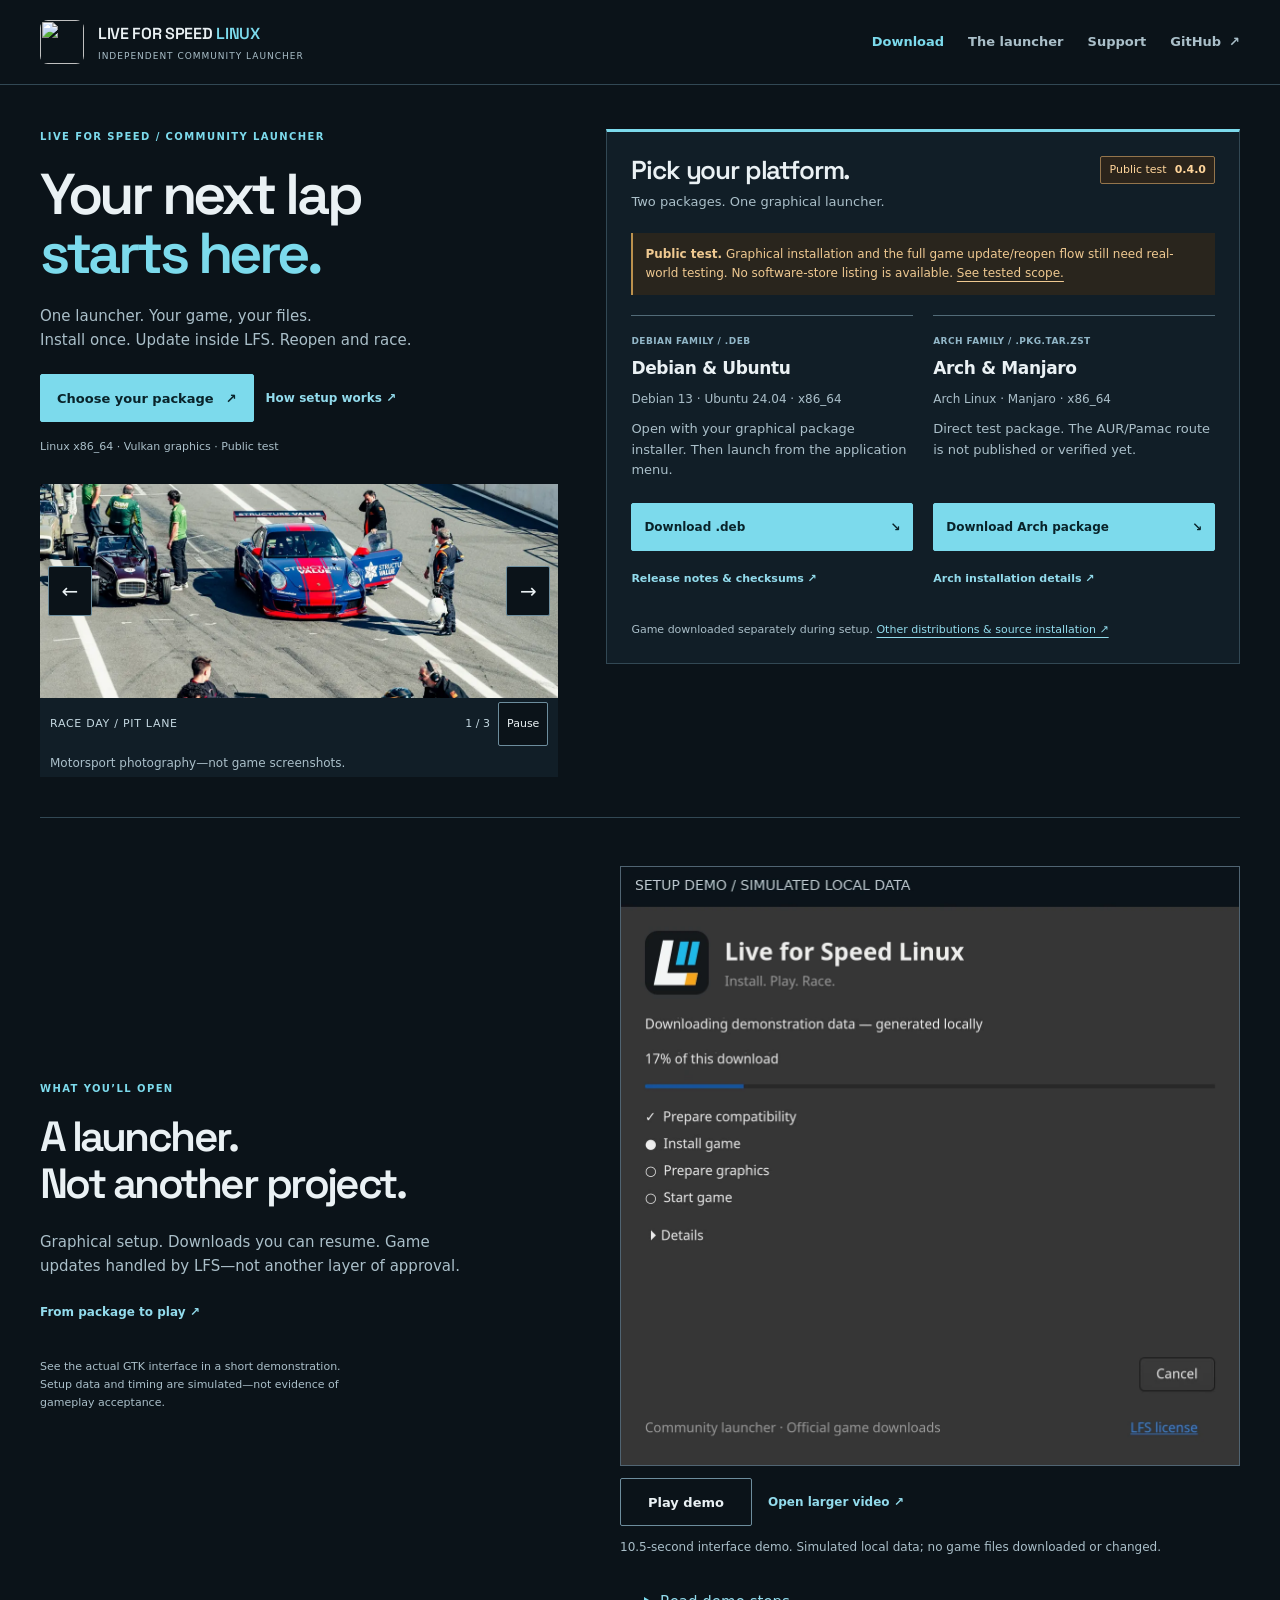
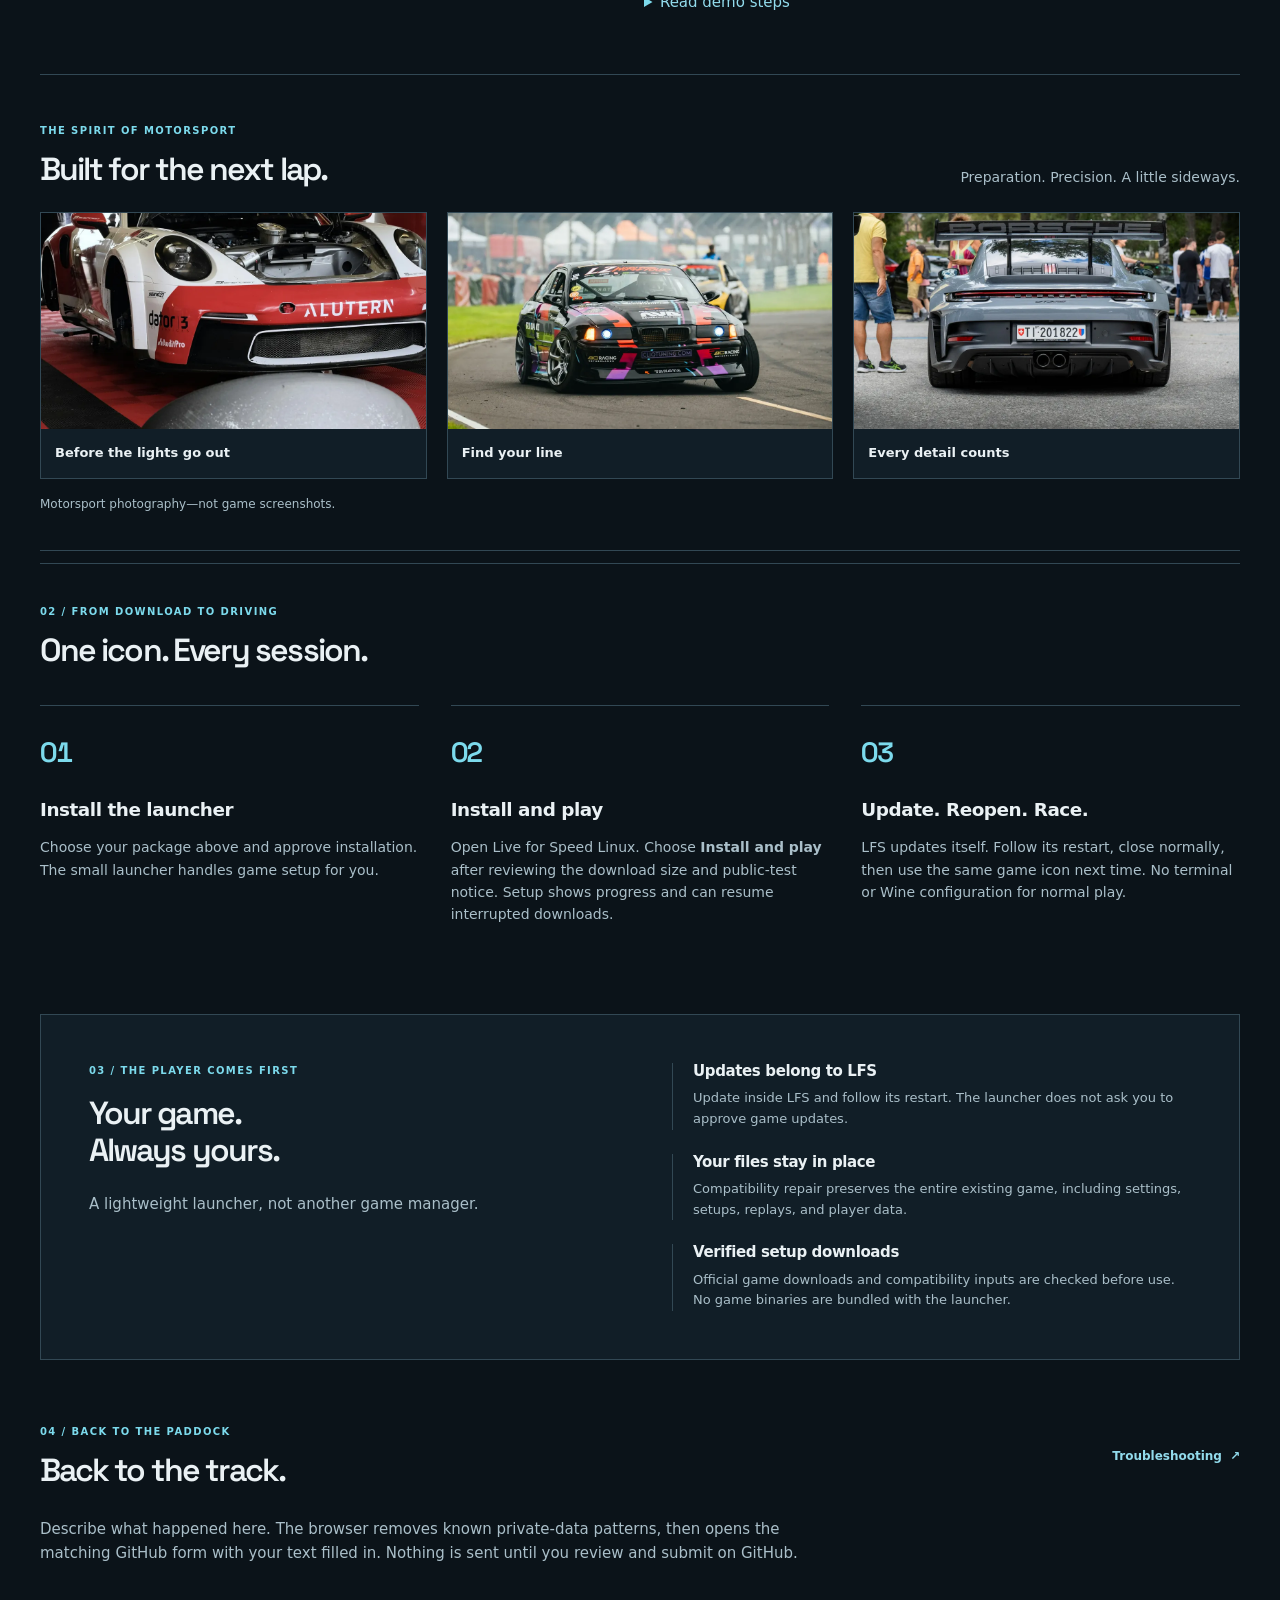
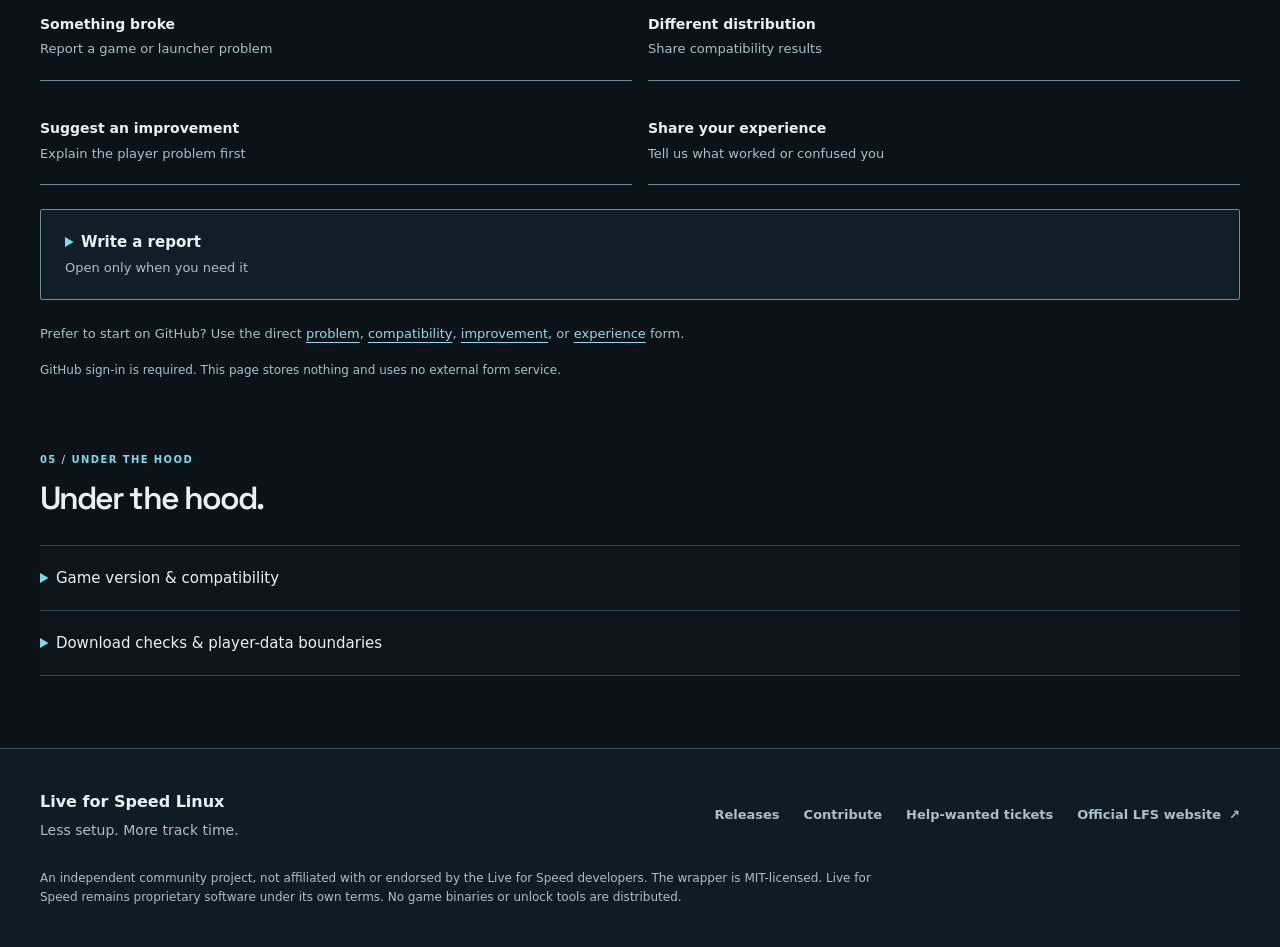
==== commit 19d51ec3: "feat(web): add motorsport gallery and accessible slideshow Show racing imagery without visible photo" ====
--- a/website/index.html
+++ b/website/index.html
@@ -8,9 +8,10 @@
   <title>Live for Speed on Linux — Install. Play. Race.</title>
   <link rel="icon" href="icon.svg" type="image/svg+xml">
   <link rel="preload" href="assets/spacegrotesk.woff2" as="font" type="font/woff2" crossorigin>
-  <link rel="stylesheet" href="styles.css?v=20260906.3">
+  <link rel="stylesheet" href="styles.css?v=20260907.2">
   <script src="feedback.js" defer></script>
   <script src="installer-demo.js?v=1" defer></script>
+  <script src="hero-slideshow.js?v=2" defer></script>
 </head>
 <body id="top">
   <a class="skip-link" href="#install">Skip to downloads</a>
@@ -42,9 +43,25 @@
           </div>
           <p class="hero-note">Linux x86_64 · Vulkan graphics · Public test</p>
         </div>
-        <figure class="hero-photo">
-          <img src="assets/blackwood-rallycross.webp" width="1024" height="640" alt="Archival Live for Speed rallycross race at Blackwood." fetchpriority="high">
-          <figcaption><span>BLACKWOOD / LFS ARCHIVE</span><a href="#image-credit">Credit ↗</a></figcaption>
+        <figure class="hero-photo" id="hero-showcase" role="group" aria-roledescription="carousel" aria-label="Motorsport photographs" aria-describedby="photo-note">
+          <div class="hero-frame">
+            <img id="hero-image" src="assets/pit-lane.webp" width="1120" height="630" alt="Blue and red race car with its crew in a sunlit pit lane." fetchpriority="high">
+            <div class="hero-navigation" hidden>
+              <button id="hero-previous" class="hero-control" type="button" aria-label="Previous photo" aria-controls="hero-image">←</button>
+              <button id="hero-next" class="hero-control" type="button" aria-label="Next photo" aria-controls="hero-image">→</button>
+            </div>
+          </div>
+          <template id="hero-photos">
+            <img src="assets/gt3-track.webp" alt="Close view of a black GT3 RS with yellow accents and a large front wheel." data-caption="GT3 / TRACKSIDE">
+            <img src="assets/drift-smoke.webp" alt="Black drift car sliding through a circuit bend with tire smoke behind it." data-caption="DRIFT / ON CIRCUIT">
+          </template>
+          <figcaption>
+            <span class="hero-caption" id="hero-caption">RACE DAY / PIT LANE</span>
+            <span id="hero-count" aria-hidden="true" hidden>1 / 3</span>
+            <button id="hero-rotate" class="hero-control" type="button" aria-label="Pause slideshow" aria-controls="hero-image" hidden>Pause</button>
+            <span id="hero-status" class="visually-hidden" role="status"></span>
+            <p class="photo-note" id="photo-note">Motorsport photography—not game screenshots.</p>
+          </figcaption>
         </figure>
       </section>
       <section class="section" id="install" aria-labelledby="install-title" tabindex="-1">
@@ -93,6 +110,28 @@
       </figure>
     </section>
 
+    <section id="game-gallery" class="game-gallery shell" aria-labelledby="gallery-title">
+      <div class="gallery-heading">
+        <div><p class="eyebrow">THE SPIRIT OF MOTORSPORT</p><h2 id="gallery-title">Built for the next lap.</h2></div>
+        <p>Preparation. Precision. A little sideways.</p>
+      </div>
+      <div class="game-shot-grid">
+        <figure class="game-shot">
+          <img src="assets/garage.webp" width="1120" height="630" loading="lazy" decoding="async" alt="Red and white race car in a garage with its front bodywork open.">
+          <figcaption>Before the lights go out</figcaption>
+        </figure>
+        <figure class="game-shot">
+          <img src="assets/drift-action.webp" width="1120" height="630" loading="lazy" decoding="async" alt="Black drift car followed closely by another car on a race circuit.">
+          <figcaption>Find your line</figcaption>
+        </figure>
+        <figure class="game-shot">
+          <img src="assets/gt3-detail.webp" width="1120" height="630" loading="lazy" decoding="async" alt="Rear of a gray GT3 RS showing its large wing and twin exhausts.">
+          <figcaption>Every detail counts</figcaption>
+        </figure>
+      </div>
+      <p class="gallery-note">Motorsport photography—not game screenshots.</p>
+    </section>
+
     <section class="section shell" id="how-it-works" aria-labelledby="steps-title">
       <div class="section-heading">
         <div>
@@ -304,8 +343,6 @@
         </nav>
       </div>
       <p class="legal">An independent community project, not affiliated with or endorsed by the Live for Speed developers. The wrapper is MIT-licensed. Live for Speed remains proprietary software under its own terms. No game binaries or unlock tools are distributed.</p>
-      <p class="legal image-credit" id="image-credit">Image: <a href="https://commons.wikimedia.org/wiki/File:Rallycross_blackwood_lfs.jpg">Rallycross at Blackwood</a> by Martin Kapal, <a href="https://creativecommons.org/licenses/by-sa/3.0/">CC BY-SA 3.0</a>. Converted to WebP; displayed with cropping and colour treatment. Archival imagery, not a claim about the current game version.</p>
-      <p class="legal">Type: Space Grotesk, served locally under the SIL Open Font License 1.1. Installer demonstration uses scripted data, not game footage. <a href="https://github.com/mitzracing/live-for-speed-linux/blob/main/website/assets/README.md">Media credits &amp; licenses</a>.</p>
     </div>
   </footer>
 </body>
--- a/website/styles.css
+++ b/website/styles.css
@@ -72,10 +72,18 @@
 .hero-lede { max-width: 43ch; margin-top: 22px; font-size: .9375rem; }
 .hero-actions { display: flex; flex-wrap: wrap; align-items: center; gap: 12px; margin-top: 22px; }
 .hero-note { margin-top: 16px; font-size: .6875rem; }
-.hero-photo { display: flex; flex-direction: column; height: 214px; margin-top: 28px; background: #1c3035; overflow: hidden; }
-.hero-photo img { flex: 1; min-height: 0; width: 100%; height: 0; object-fit: cover; object-position: 58% 85%; filter: brightness(1.5) saturate(.8); }
-.hero-photo figcaption { flex-shrink: 0; display: flex; flex-wrap: wrap; justify-content: space-between; align-items: center; gap: 8px; min-height: 44px; padding-inline: 14px; background: var(--surface); color: #c5d9e2; font-size: .6875rem; letter-spacing: .065em; }
-.hero-photo figcaption a { display: inline-flex; align-items: center; min-height: 44px; color: #d0e6ee; font-size: .625rem; }
+.hero-photo { display: flex; flex-direction: column; margin-top: 28px; background: #1c3035; }
+.hero-frame { position: relative; height: 214px; overflow: hidden; }
+.hero-frame img { width: 100%; height: 100%; min-height: 0; overflow: hidden; object-fit: cover; object-position: center; }
+.photo-note { flex-basis: 100%; font-size: .75rem; letter-spacing: 0; }
+.hero-photo figcaption { display: flex; flex-wrap: wrap; align-items: center; gap: 8px; min-height: 44px; padding: 4px 10px; background: var(--surface); color: #c5d9e2; font-size: .6875rem; letter-spacing: .065em; }
+.hero-caption { flex: 1; min-width: 0; }
+.hero-navigation { position: absolute; inset: 0; display: flex; align-items: center; justify-content: space-between; padding: 8px; pointer-events: none; }
+.hero-control { display: inline-flex; align-items: center; justify-content: center; min-width: 44px; min-height: 44px; padding: 8px; border: 1px solid var(--control-border); border-radius: 2px; color: var(--text); background: var(--bg); font-size: .6875rem; pointer-events: auto; }
+.hero-control:hover { background: var(--surface-raised); }
+.hero-navigation .hero-control { font-size: 1.25rem; }
+#hero-count { font-variant-numeric: tabular-nums; letter-spacing: 0; white-space: nowrap; }
+.visually-hidden { position: absolute; width: 1px; height: 1px; padding: 0; margin: -1px; overflow: hidden; clip-path: inset(50%); white-space: nowrap; border: 0; }
 
 .button { display: inline-flex; align-items: center; justify-content: center; gap: 12px; min-height: 48px; max-width: 100%; padding: 12px 16px; border: 1px solid transparent; border-radius: 2px; font-size: .8125rem; font-weight: 700; line-height: 1.5; text-align: center; text-decoration: none; transition: background-color 150ms, border-color 150ms; }
 .button span { flex-shrink: 0; }
@@ -121,6 +129,16 @@
 .demo-transcript summary { min-height: 44px; padding-block: 12px; cursor: pointer; color: var(--link); }
 .demo-transcript ol { margin: 8px 0 0; padding-left: 1.25rem; color: var(--muted); }
 .demo-transcript li + li { margin-top: 8px; }
+
+.game-gallery { padding-block: 12px 36px; border-bottom: 1px solid var(--border); margin-bottom: 12px; }
+.gallery-heading { display: flex; flex-wrap: wrap; align-items: end; justify-content: space-between; gap: 20px; margin-bottom: 24px; }
+.gallery-heading .eyebrow { margin-bottom: 12px; }
+.gallery-heading > p { max-width: 34ch; font-size: .875rem; }
+.game-shot-grid { display: grid; grid-template-columns: repeat(3, minmax(0, 1fr)); gap: 20px; }
+.game-shot { min-width: 0; background: var(--surface); border: 1px solid var(--border); }
+.game-shot img { display: block; width: 100%; height: auto; min-height: 0; overflow: hidden; aspect-ratio: 16 / 9; object-fit: contain; background: var(--bg); }
+.game-shot figcaption { padding: 14px; color: var(--text); font-size: .8125rem; font-weight: 600; }
+.gallery-note { margin-top: 16px; font-size: .75rem; }
 
 #how-it-works { border-top: 1px solid var(--border); }
 .steps-grid { display: grid; grid-template-columns: repeat(3, minmax(0, 1fr)); gap: 32px; list-style: none; padding: 0; margin: 36px 0 0; }
@@ -175,13 +193,13 @@
 .footer-top > div > p { font-size: .875rem; margin-top: 4px; }
 .footer-top nav { gap: 4px 24px; }
 .legal { margin-top: 28px; max-width: 110ch; font-size: .75rem; }
-.image-credit { margin-top: 12px; }
 
 @media (max-width: 1100px) {
   .shell { width: calc(100% - 48px); }
   .launch-grid { grid-template-columns: minmax(0, 1fr); gap: 32px; padding-top: 32px; }
   .hero { display: grid; grid-template-columns: minmax(0, 1.1fr) minmax(0, .9fr); align-items: center; gap: 32px; }
-  .hero-photo { margin: 0; height: 270px; }
+  .hero-photo { margin: 0; }
+  .hero-frame { height: 226px; }
   h1 { font-size: clamp(2.5rem, 4.8vw, 3.6rem); }
   .hero-lede br { display: none; }
   .hero-actions { gap: 8px; }
@@ -190,7 +208,13 @@
   .ownership { gap: 32px; padding: 32px; }
   .steps-grid { gap: 20px; }
 }
+@media (max-width: 900px) {
+  .game-shot-grid { grid-template-columns: minmax(0, 1fr); }
+}
 @media (max-width: 760px) {
+  .game-gallery { padding-bottom: 28px; }
+  .gallery-heading { gap: 12px; }
+  .gallery-heading h2 { font-size: 1.85rem; }
   .shell { width: calc(100% - 40px); }
   .header-inner { gap: 6px; min-height: 0; padding-block: 12px; }
   .brand { gap: 10px; }
@@ -205,9 +229,9 @@
   .hero-lede { font-size: .875rem; margin-top: 16px; }
   .hero-actions { margin-top: 16px; gap: 8px 12px; }
   .hero-note { font-size: .625rem; margin-top: 10px; }
-  .hero-photo { height: 160px; margin-top: 20px; }
+  .hero-photo { margin-top: 20px; }
+  .hero-frame { height: 160px; }
   .hero-photo figcaption { padding-inline: 10px; font-size: .6875rem; }
-  .hero-photo figcaption a { font-size: .6875rem; }
   #install { padding: 18px; }
   #install h2 { font-size: 1.35rem; }
   #install .section-heading { margin-bottom: 16px; }
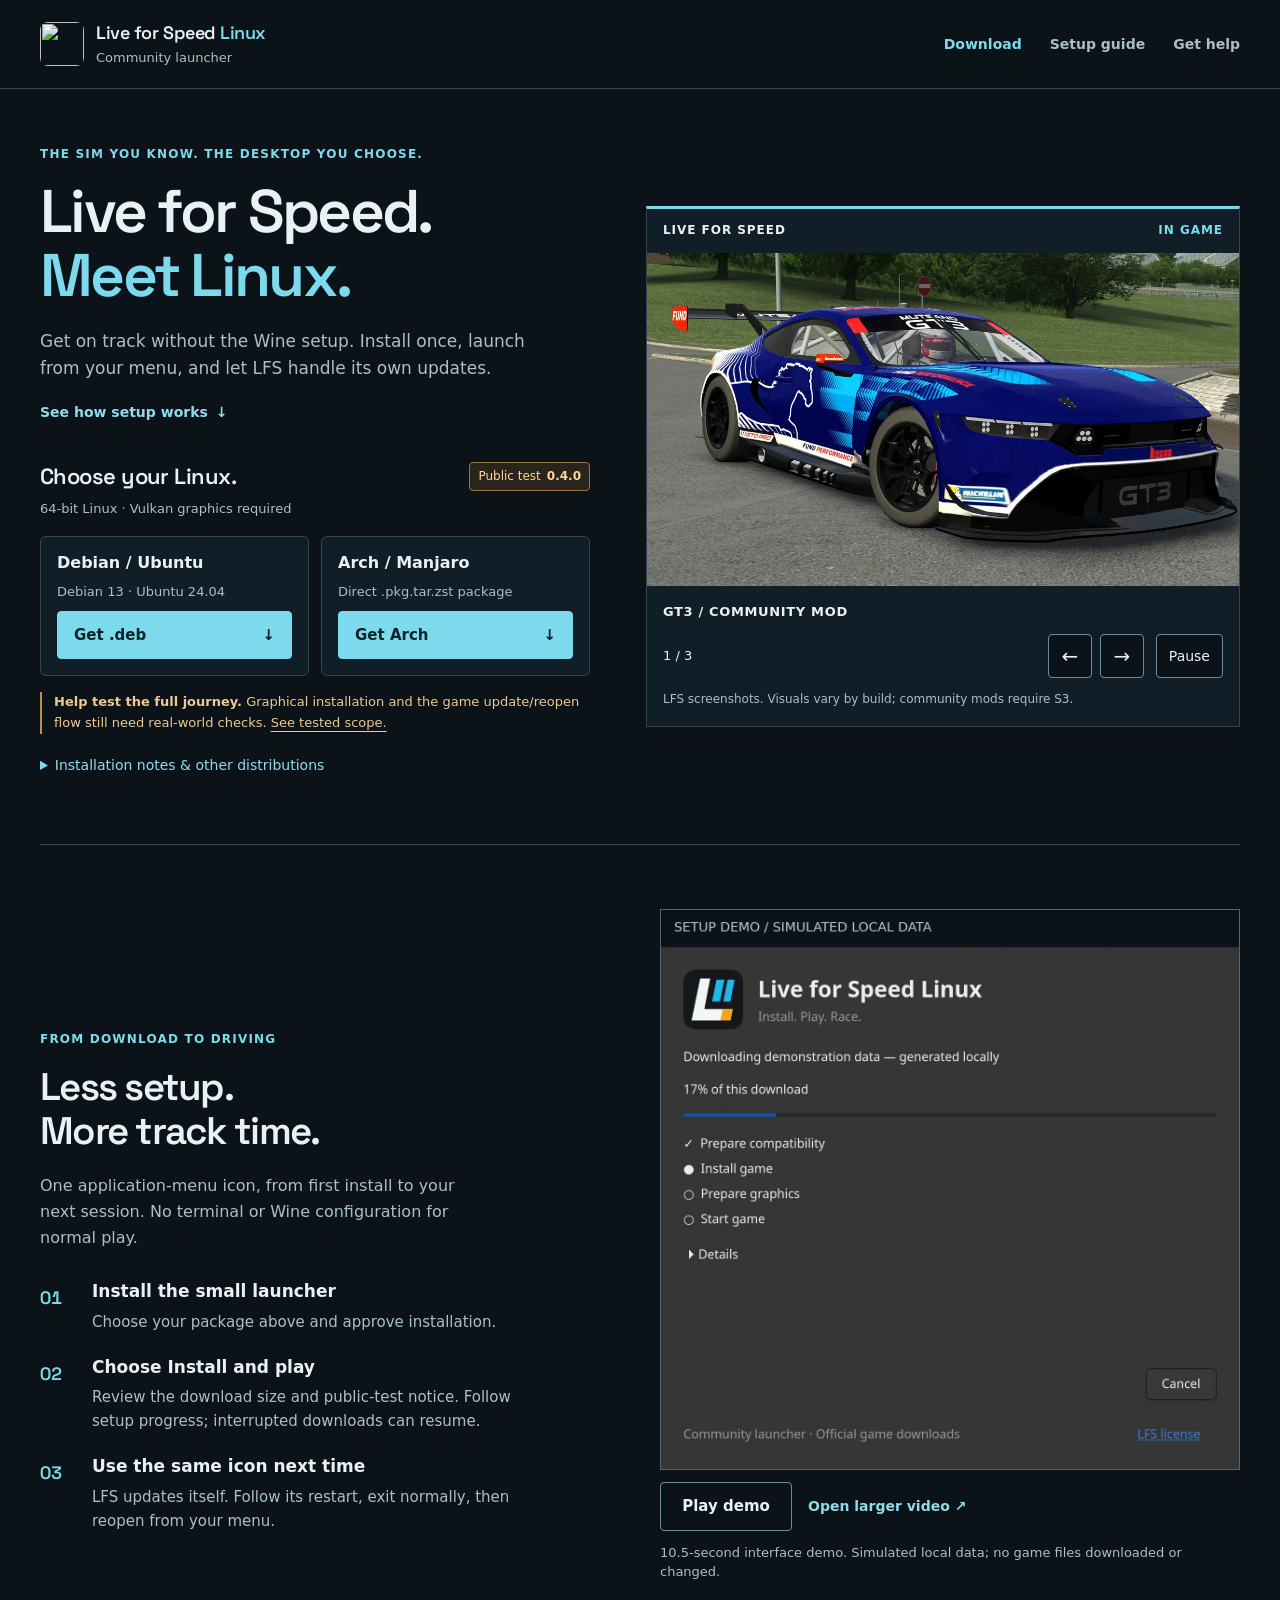
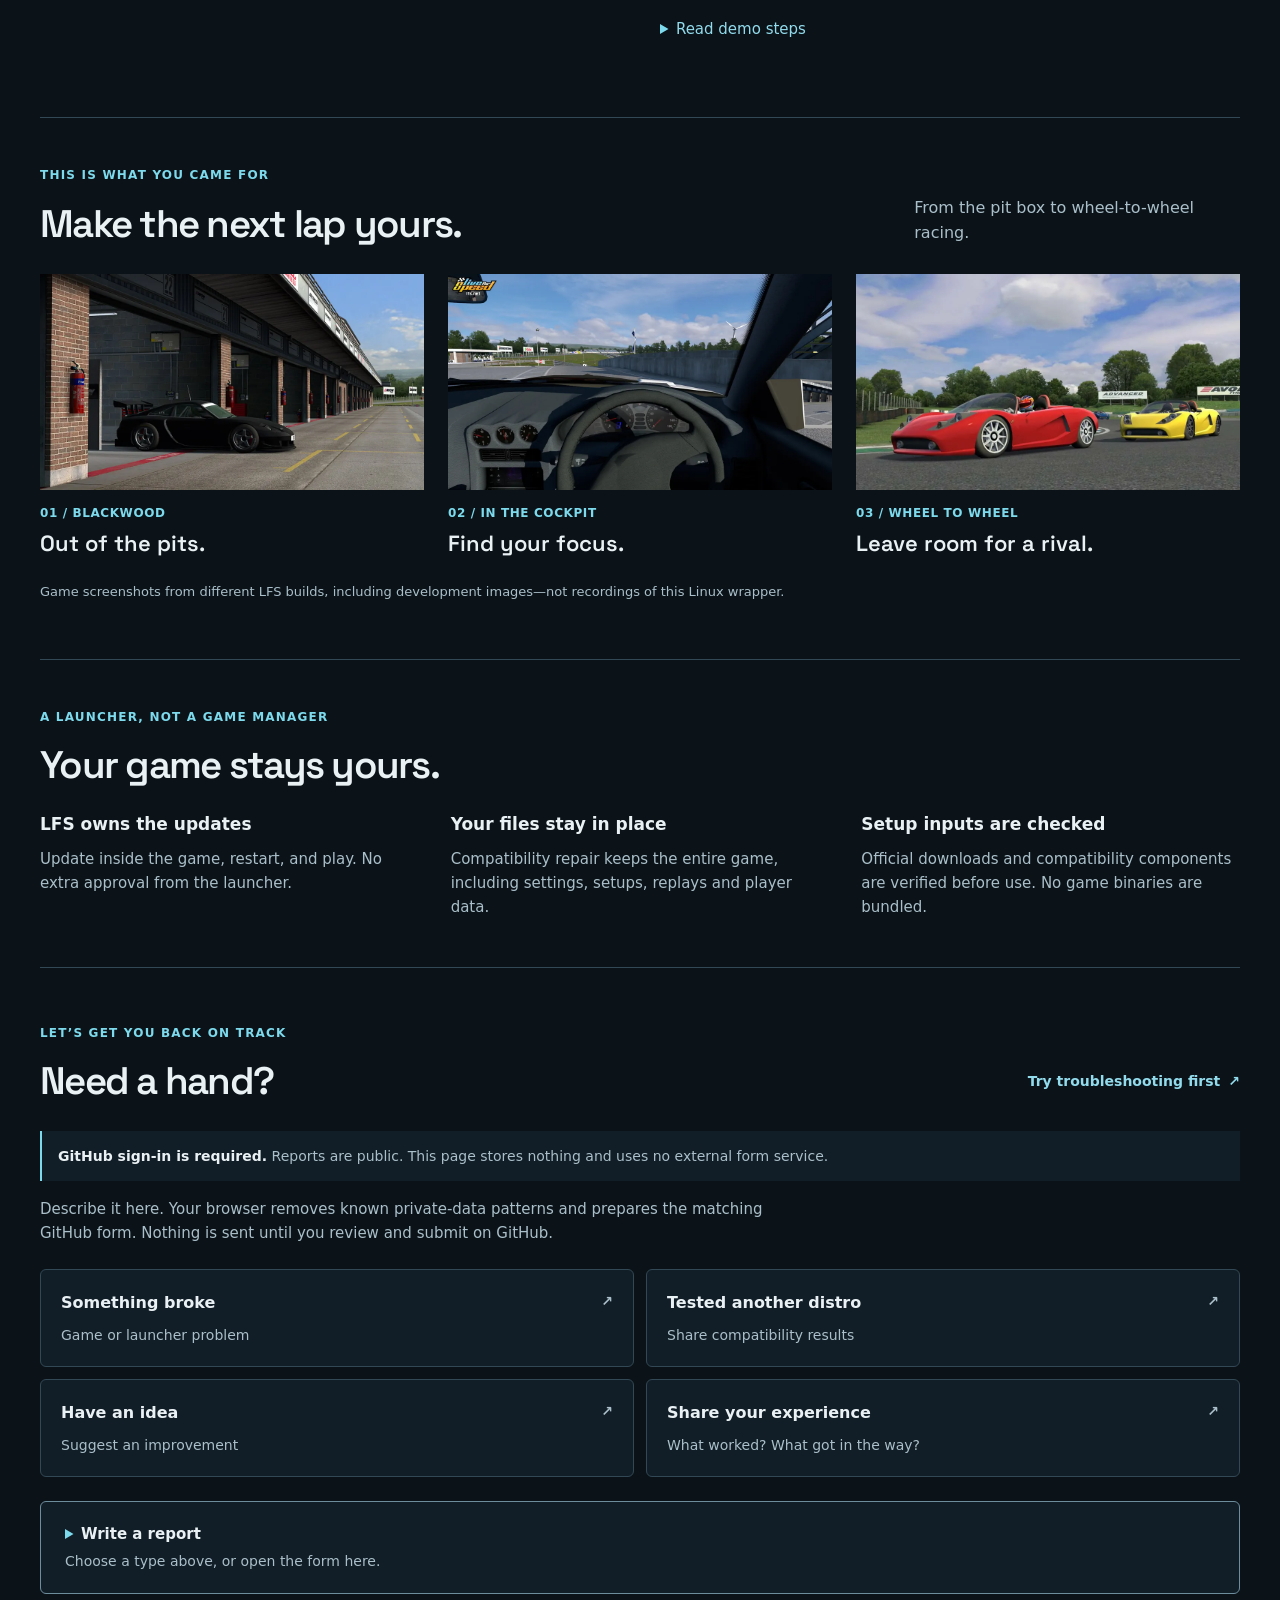
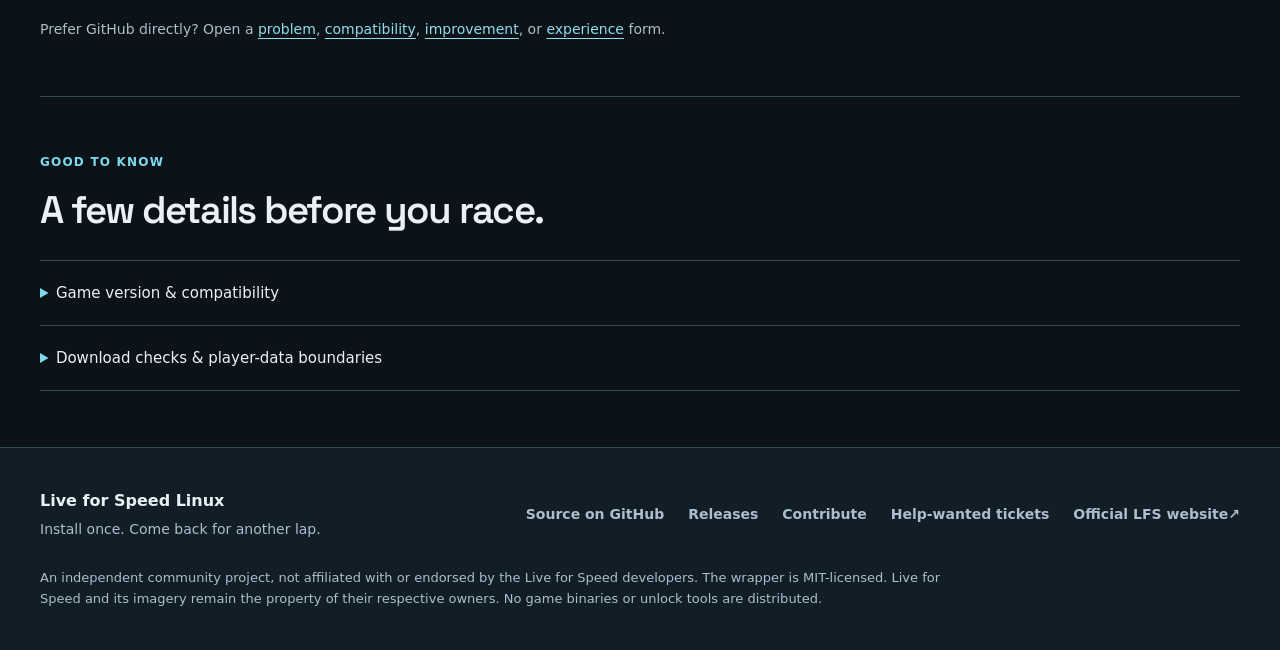
==== commit bf71ffee: "feat(web): put LFS screenshots and direct downloads first Replace IRL photographs with six genuine L" ====
--- a/website/index.html
+++ b/website/index.html
@@ -3,13 +3,13 @@
 <head>
   <meta charset="utf-8">
   <meta name="viewport" content="width=device-width, initial-scale=1">
-  <meta name="description" content="Install and play Live for Speed on Linux with graphical setup, resumable downloads, and player-safe repairs.">
+  <meta name="description" content="Live for Speed on your Linux desktop. Download the community launcher, follow graphical setup, and leave game updates to LFS.">
   <meta name="theme-color" content="#0b1319">
   <title>Live for Speed on Linux — Install. Play. Race.</title>
   <link rel="icon" href="icon.svg" type="image/svg+xml">
   <link rel="preload" href="assets/spacegrotesk.woff2" as="font" type="font/woff2" crossorigin>
-  <link rel="stylesheet" href="styles.css?v=20260907.2">
-  <script src="feedback.js" defer></script>
+  <link rel="stylesheet" href="styles.css?v=3">
+  <script src="feedback.js?v=2" defer></script>
   <script src="installer-demo.js?v=1" defer></script>
   <script src="hero-slideshow.js?v=2" defer></script>
 </head>
@@ -19,69 +19,88 @@
     <div class="shell header-inner">
       <a class="brand" href="#top" aria-label="Live for Speed Linux home">
         <img src="icon.svg" width="44" height="44" alt="">
-        <span class="brand-copy"><strong>LIVE FOR SPEED <i>LINUX</i></strong><small>INDEPENDENT COMMUNITY LAUNCHER</small></span>
+        <span class="brand-copy"><strong>Live for Speed <i>Linux</i></strong><small>Community launcher</small></span>
       </a>
       <nav aria-label="Main navigation">
         <a href="#install">Download</a>
-        <a href="#launcher-demo">The launcher</a>
-        <a href="#support">Support</a>
-        <a href="https://github.com/mitzracing/live-for-speed-linux">GitHub <span aria-hidden="true">↗</span></a>
+        <a href="#launcher-demo">Setup guide</a>
+        <a href="#support">Get help</a>
       </nav>
     </div>
   </header>
 
   <main>
-    <div class="launch-grid shell">
-      <section class="hero" aria-labelledby="hero-title">
-        <div class="hero-copy">
-          <p class="eyebrow">LIVE FOR SPEED / COMMUNITY LAUNCHER</p>
-          <h1 id="hero-title">Your next lap<br><span>starts here.</span></h1>
-          <p class="hero-lede">One launcher. Your game, your files.<br> Install once. Update inside LFS. Reopen and race.</p>
-          <div class="hero-actions">
-            <a class="button primary" href="#install">Choose your package <span aria-hidden="true">↗</span></a>
-            <a class="text-link" href="#how-it-works">How setup works ↗</a>
-          </div>
-          <p class="hero-note">Linux x86_64 · Vulkan graphics · Public test</p>
-        </div>
-        <figure class="hero-photo" id="hero-showcase" role="group" aria-roledescription="carousel" aria-label="Motorsport photographs" aria-describedby="photo-note">
-          <div class="hero-frame">
-            <img id="hero-image" src="assets/pit-lane.webp" width="1120" height="630" alt="Blue and red race car with its crew in a sunlit pit lane." fetchpriority="high">
-            <div class="hero-navigation" hidden>
-              <button id="hero-previous" class="hero-control" type="button" aria-label="Previous photo" aria-controls="hero-image">←</button>
-              <button id="hero-next" class="hero-control" type="button" aria-label="Next photo" aria-controls="hero-image">→</button>
-            </div>
-          </div>
-          <template id="hero-photos">
-            <img src="assets/gt3-track.webp" alt="Close view of a black GT3 RS with yellow accents and a large front wheel." data-caption="GT3 / TRACKSIDE">
-            <img src="assets/drift-smoke.webp" alt="Black drift car sliding through a circuit bend with tire smoke behind it." data-caption="DRIFT / ON CIRCUIT">
-          </template>
-          <figcaption>
-            <span class="hero-caption" id="hero-caption">RACE DAY / PIT LANE</span>
-            <span id="hero-count" aria-hidden="true" hidden>1 / 3</span>
-            <button id="hero-rotate" class="hero-control" type="button" aria-label="Pause slideshow" aria-controls="hero-image" hidden>Pause</button>
-            <span id="hero-status" class="visually-hidden" role="status"></span>
-            <p class="photo-note" id="photo-note">Motorsport photography—not game screenshots.</p>
-          </figcaption>
-        </figure>
+    <section class="hero shell" aria-labelledby="hero-title">
+      <div class="hero-copy">
+        <p class="eyebrow">THE SIM YOU KNOW. THE DESKTOP YOU CHOOSE.</p>
+        <h1 id="hero-title">Live for Speed.<br><span>Meet Linux.</span></h1>
+        <p class="hero-lede">Get on track without the Wine setup. Install once, launch from your menu, and let LFS handle its own updates.</p>
+        <div class="hero-actions"><a class="text-link" href="#how-it-works">See how setup works <span aria-hidden="true">↓</span></a></div>
+      </div>
+
+      <section id="install" aria-labelledby="install-title" tabindex="-1">
+        <div class="download-heading">
+          <h2 id="install-title">Choose your Linux.</h2>
+          <span class="release-badge" data-release-version="0.4.0">Public test <strong>0.4.0</strong></span>
+        </div>
+        <p class="hero-note">64-bit Linux · Vulkan graphics required</p>
+        <div class="download-grid">
+          <article class="download-card" aria-labelledby="deb-title">
+            <h3 id="deb-title">Debian / Ubuntu</h3>
+            <p class="package-platform">Debian 13 · Ubuntu 24.04</p>
+            <a class="button primary" href="https://github.com/mitzracing/live-for-speed-linux/releases/download/v0.4.0/live-for-speed-linux_0.4.0-0github1_amd64.deb">Get .deb <span aria-hidden="true">↓</span></a>
+          </article>
+          <article class="download-card" aria-labelledby="arch-title">
+            <h3 id="arch-title">Arch / Manjaro</h3>
+            <p class="package-platform">Direct .pkg.tar.zst package</p>
+            <a class="button primary" href="https://github.com/mitzracing/live-for-speed-linux/releases/download/v0.4.0/live-for-speed-linux-0.4.0-1-x86_64.pkg.tar.zst">Get Arch <span aria-hidden="true">↓</span></a>
+          </article>
+        </div>
+        <p class="release-notice"><strong>Help test the full journey.</strong> Graphical installation and the game update/reopen flow still need real-world checks. <a href="https://github.com/mitzracing/live-for-speed-linux/blob/main/docs/RELEASE-CANDIDATE.md">See tested scope.</a></p>
+        <details class="install-details">
+          <summary>Installation notes &amp; other distributions</summary>
+          <div class="install-notes">
+            <p><strong>Debian / Ubuntu:</strong> open the .deb with your graphical package installer. Then open Live for Speed Linux from the application menu.</p>
+            <p><strong>Arch / Manjaro:</strong> this is a direct test package. The AUR/Pamac route is not published or verified yet. <a href="https://github.com/mitzracing/live-for-speed-linux/blob/main/packaging/aur/README.md">Arch installation details ↗</a></p>
+            <p>No software-store listing is available. The game is downloaded separately during setup. Your LFS licence determines which cars and tracks you can use.</p>
+            <p><a href="https://github.com/mitzracing/live-for-speed-linux/releases/tag/v0.4.0">Release notes &amp; checksums ↗</a><br><a href="https://github.com/mitzracing/live-for-speed-linux#install-from-source">Other distributions &amp; source installation ↗</a></p>
+          </div>
+        </details>
       </section>
-      <section class="section" id="install" aria-labelledby="install-title" tabindex="-1">
-      <div class="section-heading"><div><p class="eyebrow">DOWNLOAD THE LAUNCHER</p><h2 id="install-title">Pick your platform.</h2><p class="section-intro">Two packages. One graphical launcher.</p></div><span class="release-badge" data-release-version="0.4.0">Public test <strong>0.4.0</strong></span></div>
-      <p class="release-notice"><strong>Public test.</strong> Graphical installation and the full game update/reopen flow still need real-world testing. No software-store listing is available. <a href="https://github.com/mitzracing/live-for-speed-linux/blob/main/docs/RELEASE-CANDIDATE.md">See tested scope.</a></p>
-      <div class="download-grid">
-        <article class="download-card" aria-labelledby="deb-title"><span class="package-type">DEBIAN FAMILY / .DEB</span><h3 id="deb-title">Debian &amp; Ubuntu</h3><p class="package-platform">Debian 13 · Ubuntu 24.04 · x86_64</p><p>Open with your graphical package installer. Then launch from the application menu.</p><div class="download-actions"><a class="button primary" href="https://github.com/mitzracing/live-for-speed-linux/releases/download/v0.4.0/live-for-speed-linux_0.4.0-0github1_amd64.deb">Download .deb <span aria-hidden="true">↘</span></a><a class="text-link" href="https://github.com/mitzracing/live-for-speed-linux/releases/tag/v0.4.0">Release notes &amp; checksums ↗</a></div></article>
-        <article class="download-card" aria-labelledby="arch-title"><span class="package-type">ARCH FAMILY / .PKG.TAR.ZST</span><h3 id="arch-title">Arch &amp; Manjaro</h3><p class="package-platform">Arch Linux · Manjaro · x86_64</p><p>Direct test package. The AUR/Pamac route is not published or verified yet.</p><div class="download-actions"><a class="button primary" href="https://github.com/mitzracing/live-for-speed-linux/releases/download/v0.4.0/live-for-speed-linux-0.4.0-1-x86_64.pkg.tar.zst">Download Arch package <span aria-hidden="true">↘</span></a><a class="text-link" href="https://github.com/mitzracing/live-for-speed-linux/blob/main/packaging/aur/README.md">Arch installation details ↗</a></div></article>
-      </div>
-      <p class="download-footnote">Game downloaded separately during setup. <a href="https://github.com/mitzracing/live-for-speed-linux#install-from-source">Other distributions &amp; source installation ↗</a></p>
-      </section>
-    </div>
+
+      <figure class="hero-photo" id="hero-showcase" role="group" aria-roledescription="carousel" aria-label="Live for Speed screenshots" aria-describedby="photo-note">
+        <p class="scene-label">LIVE FOR SPEED <span>IN GAME</span></p>
+        <div class="hero-frame">
+          <img id="hero-image" src="assets/lfs-gt3.webp" width="1120" height="630" alt="Blue FUND MUTSAND GT3 race car beside the pit lane in Live for Speed." fetchpriority="high">
+        </div>
+        <template id="hero-photos">
+          <img src="assets/lfs-open-wheel.webp" alt="White open-wheel car taking a banked corner in Live for Speed." data-caption="OPEN WHEEL / ON CIRCUIT">
+          <img src="assets/lfs-drift.webp" alt="Red and blue FZ5 DRIFT PACK car on an autocross area in Live for Speed." data-caption="FZ5 / DRIFT SETUP">
+        </template>
+        <figcaption>
+          <span class="hero-caption" id="hero-caption">GT3 / COMMUNITY MOD</span>
+          <span id="hero-count" aria-hidden="true" hidden>1 / 3</span>
+          <div class="hero-navigation" hidden>
+            <button id="hero-previous" class="hero-control" type="button" aria-label="Previous screenshot" aria-controls="hero-image">←</button>
+            <button id="hero-next" class="hero-control" type="button" aria-label="Next screenshot" aria-controls="hero-image">→</button>
+          </div>
+          <button id="hero-rotate" class="hero-control" type="button" aria-label="Pause slideshow" aria-controls="hero-image" hidden>Pause</button>
+          <span id="hero-status" class="visually-hidden" role="status"></span>
+          <p class="photo-note" id="photo-note">LFS screenshots. Visuals vary by build; community mods require S3.</p>
+        </figcaption>
+      </figure>
+    </section>
 
     <section id="launcher-demo" class="product-proof shell" aria-labelledby="proof-title">
-      <div class="proof-copy">
-        <p class="eyebrow">WHAT YOU’LL OPEN</p>
-        <h2 id="proof-title">A launcher.<br>Not another project.</h2>
-        <p>Graphical setup. Downloads you can resume. Game updates handled by LFS—not another layer of approval.</p>
-        <a class="text-link" href="#how-it-works">From package to play ↗</a>
-        <p class="proof-caption">See the actual GTK interface in a short demonstration. Setup data and timing are simulated—not evidence of gameplay acceptance.</p>
+      <div class="proof-copy" id="how-it-works">
+        <p class="eyebrow">FROM DOWNLOAD TO DRIVING</p>
+        <h2 id="proof-title">Less setup.<br>More track time.</h2>
+        <p>One application-menu icon, from first install to your next session. No terminal or Wine configuration for normal play.</p>
+        <ol class="steps-grid">
+          <li><span class="step-number" aria-hidden="true">01</span><div><h3>Install the small launcher</h3><p>Choose your package above and approve installation.</p></div></li>
+          <li><span class="step-number" aria-hidden="true">02</span><div><h3>Choose Install and play</h3><p>Review the download size and public-test notice. Follow setup progress; interrupted downloads can resume.</p></div></li>
+          <li><span class="step-number" aria-hidden="true">03</span><div><h3>Use the same icon next time</h3><p>LFS updates itself. Follow its restart, exit normally, then reopen from your menu.</p></div></li>
+        </ol>
       </div>
       <figure>
         <div class="demo-frame">
@@ -111,205 +130,93 @@
     </section>
 
     <section id="game-gallery" class="game-gallery shell" aria-labelledby="gallery-title">
-      <div class="gallery-heading">
-        <div><p class="eyebrow">THE SPIRIT OF MOTORSPORT</p><h2 id="gallery-title">Built for the next lap.</h2></div>
-        <p>Preparation. Precision. A little sideways.</p>
+      <div class="section-heading">
+        <div><p class="eyebrow">THIS IS WHAT YOU CAME FOR</p><h2 id="gallery-title">Make the next lap yours.</h2></div>
+        <p>From the pit box to wheel-to-wheel racing.</p>
       </div>
       <div class="game-shot-grid">
         <figure class="game-shot">
-          <img src="assets/garage.webp" width="1120" height="630" loading="lazy" decoding="async" alt="Red and white race car in a garage with its front bodywork open.">
-          <figcaption>Before the lights go out</figcaption>
+          <img src="assets/lfs-blackwood.webp" width="1024" height="576" loading="lazy" decoding="async" alt="Black FZR leaving a garage in the Blackwood pit lane in Live for Speed.">
+          <figcaption><span>01 / BLACKWOOD</span>Out of the pits.</figcaption>
         </figure>
         <figure class="game-shot">
-          <img src="assets/drift-action.webp" width="1120" height="630" loading="lazy" decoding="async" alt="Black drift car followed closely by another car on a race circuit.">
-          <figcaption>Find your line</figcaption>
+          <img src="assets/lfs-cockpit.webp" width="1120" height="630" loading="lazy" decoding="async" alt="View of the steering wheel, dashboard and circuit from an LFS cockpit.">
+          <figcaption><span>02 / IN THE COCKPIT</span>Find your focus.</figcaption>
         </figure>
         <figure class="game-shot">
-          <img src="assets/gt3-detail.webp" width="1120" height="630" loading="lazy" decoding="async" alt="Rear of a gray GT3 RS showing its large wing and twin exhausts.">
-          <figcaption>Every detail counts</figcaption>
+          <img src="assets/lfs-roadsters.webp" width="1024" height="576" loading="lazy" decoding="async" alt="Red and yellow roadsters side by side on a Live for Speed circuit.">
+          <figcaption><span>03 / WHEEL TO WHEEL</span>Leave room for a rival.</figcaption>
         </figure>
       </div>
-      <p class="gallery-note">Motorsport photography—not game screenshots.</p>
-    </section>
-
-    <section class="section shell" id="how-it-works" aria-labelledby="steps-title">
-      <div class="section-heading">
-        <div>
-          <p class="eyebrow">02 / FROM DOWNLOAD TO DRIVING</p>
-          <h2 id="steps-title">One icon. Every session.</h2>
-        </div>
-      </div>
-      <ol class="steps-grid">
-        <li>
-          <span class="step-number" aria-hidden="true">01</span>
-          <h3>Install the launcher</h3>
-          <p>Choose your package above and approve installation. The small launcher handles game setup for you.</p>
-        </li>
-        <li>
-          <span class="step-number" aria-hidden="true">02</span>
-          <h3>Install and play</h3>
-          <p>Open Live for Speed Linux. Choose <strong>Install and play</strong> after reviewing the download size and public-test notice. Setup shows progress and can resume interrupted downloads.</p>
-        </li>
-        <li>
-          <span class="step-number" aria-hidden="true">03</span>
-          <h3>Update. Reopen. Race.</h3>
-          <p>LFS updates itself. Follow its restart, close normally, then use the same game icon next time. No terminal or Wine configuration for normal play.</p>
-        </li>
-      </ol>
+      <p class="gallery-note">Game screenshots from different LFS builds, including development images—not recordings of this Linux wrapper.</p>
     </section>
 
     <section class="ownership shell" id="trust" aria-labelledby="trust-title">
-      <div class="ownership-heading">
-        <p class="eyebrow">03 / THE PLAYER COMES FIRST</p>
-        <h2 id="trust-title">Your game.<br>Always yours.</h2>
-        <p>A lightweight launcher, not another game manager.</p>
-      </div>
+      <div class="section-heading"><div><p class="eyebrow">A LAUNCHER, NOT A GAME MANAGER</p><h2 id="trust-title">Your game stays yours.</h2></div></div>
       <div class="ownership-points">
-        <div>
-          <h3>Updates belong to LFS</h3>
-          <p>Update inside LFS and follow its restart. The launcher does not ask you to approve game updates.</p>
-        </div>
-        <div>
-          <h3>Your files stay in place</h3>
-          <p>Compatibility repair preserves the entire existing game, including settings, setups, replays, and player data.</p>
-        </div>
-        <div>
-          <h3>Verified setup downloads</h3>
-          <p>Official game downloads and compatibility inputs are checked before use. No game binaries are bundled with the launcher.</p>
-        </div>
+        <div><h3>LFS owns the updates</h3><p>Update inside the game, restart, and play. No extra approval from the launcher.</p></div>
+        <div><h3>Your files stay in place</h3><p>Compatibility repair keeps the entire game, including settings, setups, replays and player data.</p></div>
+        <div><h3>Setup inputs are checked</h3><p>Official downloads and compatibility components are verified before use. No game binaries are bundled.</p></div>
       </div>
     </section>
 
     <section class="section shell" id="support" aria-labelledby="support-title">
       <div class="section-heading">
-        <div>
-          <p class="eyebrow">04 / BACK TO THE PADDOCK</p>
-          <h2 id="support-title">Back to the track.</h2>
-        </div>
-        <a class="text-link" href="https://github.com/mitzracing/live-for-speed-linux/blob/main/docs/TROUBLESHOOTING.md">Troubleshooting <span aria-hidden="true">↗</span></a>
-      </div>
-      <p class="support-lede">Describe what happened here. The browser removes known private-data patterns, then opens the matching GitHub form with your text filled in. Nothing is sent until you review and submit on GitHub.</p>
+        <div><p class="eyebrow">LET’S GET YOU BACK ON TRACK</p><h2 id="support-title">Need a hand?</h2></div>
+        <a class="text-link" href="https://github.com/mitzracing/live-for-speed-linux/blob/main/docs/TROUBLESHOOTING.md">Try troubleshooting first <span aria-hidden="true">↗</span></a>
+      </div>
+      <p class="privacy-note"><strong>GitHub sign-in is required.</strong> Reports are public. This page stores nothing and uses no external form service.</p>
+      <p class="support-lede">Describe it here. Your browser removes known private-data patterns and prepares the matching GitHub form. Nothing is sent until you review and submit on GitHub.</p>
       <div class="support-grid" aria-label="Choose a report type">
-        <button class="support-card" type="button" data-feedback-kind="bug" aria-controls="feedback-disclosure" aria-expanded="false">
-          <strong>Something broke</strong><span>Report a game or launcher problem</span>
-        </button>
-        <button class="support-card" type="button" data-feedback-kind="compatibility" aria-controls="feedback-disclosure" aria-expanded="false">
-          <strong>Different distribution</strong><span>Share compatibility results</span>
-        </button>
-        <button class="support-card" type="button" data-feedback-kind="feature" aria-controls="feedback-disclosure" aria-expanded="false">
-          <strong>Suggest an improvement</strong><span>Explain the player problem first</span>
-        </button>
-        <button class="support-card" type="button" data-feedback-kind="feedback" aria-controls="feedback-disclosure" aria-expanded="false">
-          <strong>Share your experience</strong><span>Tell us what worked or confused you</span>
-        </button>
+        <button class="support-card" type="button" data-feedback-kind="bug" aria-controls="feedback-disclosure" aria-expanded="false"><strong>Something broke <span aria-hidden="true">↗</span></strong><span>Game or launcher problem</span></button>
+        <button class="support-card" type="button" data-feedback-kind="compatibility" aria-controls="feedback-disclosure" aria-expanded="false"><strong>Tested another distro <span aria-hidden="true">↗</span></strong><span>Share compatibility results</span></button>
+        <button class="support-card" type="button" data-feedback-kind="feature" aria-controls="feedback-disclosure" aria-expanded="false"><strong>Have an idea <span aria-hidden="true">↗</span></strong><span>Suggest an improvement</span></button>
+        <button class="support-card" type="button" data-feedback-kind="feedback" aria-controls="feedback-disclosure" aria-expanded="false"><strong>Share your experience <span aria-hidden="true">↗</span></strong><span>What worked? What got in the way?</span></button>
       </div>
 
       <details id="feedback-disclosure" class="feedback-disclosure">
-        <summary>
-          <strong id="feedback-summary-label">Write a report</strong>
-          <span>Open only when you need it</span>
-        </summary>
+        <summary><strong id="feedback-summary-label">Write a report</strong><span>Choose a type above, or open the form here.</span></summary>
         <div class="feedback-shell">
           <form id="feedback-form" class="feedback-form" action="#support">
             <div class="form-grid">
-              <label>
-                Report type
-                <select id="kind" required>
-                  <option value="bug">Something broke</option>
-                  <option value="compatibility">Distribution compatibility</option>
-                  <option value="feature">Improvement request</option>
-                  <option value="feedback">General experience</option>
-                </select>
-              </label>
-              <label>
-                Short summary
-                <input id="summary" maxlength="100" autocomplete="off" required placeholder="What should another player know?">
-              </label>
-              <label>
-                Linux distribution
-                <select id="distribution">
-                  <option value="">Not relevant</option>
-                  <option>Arch Linux</option>
-                  <option>Manjaro Linux</option>
-                  <option>Another Arch-based distribution</option>
-                  <option>Debian or Ubuntu based</option>
-                  <option>Fedora based</option>
-                  <option>openSUSE based</option>
-                  <option>Another distribution</option>
-                </select>
-              </label>
-              <label>
-                Distribution and version
-                <input id="distributionVersion" maxlength="160" autocomplete="off" placeholder="For example: Manjaro 26.0">
-              </label>
-              <label data-package-method hidden>
-                Installation method
-                <input id="packageMethod" maxlength="160" autocomplete="off" placeholder="Source archive, AUR helper, or local package">
-              </label>
-              <label data-wrapper-version>
-                Wrapper version
-                <input id="wrapperVersion" maxlength="40" autocomplete="off" placeholder="From Help or a diagnostic report">
-              </label>
-              <label>
-                Desktop and display session
-                <input id="desktop" maxlength="160" autocomplete="off" placeholder="For example: KDE Plasma 6 on X11">
-              </label>
-              <label>
-                GPU and driver
-                <input id="graphics" maxlength="160" autocomplete="off" placeholder="For example: RTX 3070, driver 580.82">
-              </label>
+              <label>Report type<select id="kind" required><option value="bug">Something broke</option><option value="compatibility">Distribution compatibility</option><option value="feature">Improvement request</option><option value="feedback">General experience</option></select></label>
+              <label>Short summary<input id="summary" maxlength="100" autocomplete="off" required placeholder="What should another player know?"></label>
             </div>
-            <label>
-              What happened, worked, or needs improvement?
-              <textarea id="details" maxlength="1800" required placeholder="Use plain language. Include the first visible error when applicable."></textarea>
-            </label>
-            <label>
-              What result or improvement did you expect?
-              <textarea id="expected" maxlength="1200" required></textarea>
-            </label>
-            <label>
-              Reproduction, verification steps, or alternatives
-              <textarea id="steps" maxlength="1800" placeholder="Use one step per line."></textarea>
-            </label>
-            <label>
-              Desired outcome or user value
-              <textarea id="value" maxlength="1000" placeholder="Why would this help players?"></textarea>
-            </label>
-            <label>
-              Diagnostics (optional)
-              <textarea id="diagnostics" maxlength="2500" spellcheck="false" placeholder="Paste text only. The browser removes known tokens, registry data, email addresses, and full home paths."></textarea>
-            </label>
-            <label class="safety-check">
-              <input type="checkbox" id="safety" value="confirmed" required>
-              I understand the report is public. I will review the sanitized text and will not add passwords, unlock data, registry files, proprietary files, or private logs on GitHub.
-            </label>
-            <div class="form-actions">
-              <button class="button primary prepare-button" type="submit">Prepare GitHub handoff</button>
-              <button id="collapse-feedback" class="button secondary" type="button">Collapse form</button>
-            </div>
+            <label>What happened, worked, or needs improvement?<textarea id="details" maxlength="1800" required placeholder="Use plain language. Include the first visible error if there is one."></textarea></label>
+            <label>What result or improvement did you expect?<textarea id="expected" maxlength="1200" required></textarea></label>
+            <details id="feedback-environment" class="form-details" open>
+              <summary>System details <span id="environment-requirement">Required for this report</span></summary>
+              <div class="form-grid">
+                <label>Linux distribution<select id="distribution"><option value="">Not relevant</option><option>Arch Linux</option><option>Manjaro Linux</option><option>Another Arch-based distribution</option><option>Debian or Ubuntu based</option><option>Fedora based</option><option>openSUSE based</option><option>Another distribution</option></select></label>
+                <label>Distribution and version<input id="distributionVersion" maxlength="160" autocomplete="off" placeholder="For example: Manjaro 26.0"></label>
+                <label data-package-method hidden>Installation method<input id="packageMethod" maxlength="160" autocomplete="off" placeholder="Source archive, AUR helper, or local package"></label>
+                <label data-wrapper-version>Wrapper version<input id="wrapperVersion" maxlength="40" autocomplete="off" placeholder="From Help or a diagnostic report"></label>
+                <label>Desktop and display session<input id="desktop" maxlength="160" autocomplete="off" placeholder="For example: KDE Plasma 6 on X11"></label>
+                <label>GPU and driver<input id="graphics" maxlength="160" autocomplete="off" placeholder="For example: RTX 3070, driver 580.82"></label>
+              </div>
+            </details>
+            <label>Reproduction, verification steps, or alternatives<textarea id="steps" maxlength="1800" placeholder="Use one step per line."></textarea></label>
+            <label>Desired outcome or user value<textarea id="value" maxlength="1000" placeholder="Why would this help players?"></textarea></label>
+            <details id="feedback-diagnostics" class="form-details">
+              <summary>Attach diagnostics <span>Optional</span></summary>
+              <label>Diagnostics<textarea id="diagnostics" maxlength="2500" spellcheck="false" placeholder="Paste text only. Known tokens, registry data, email addresses and full home paths are removed before handoff."></textarea></label>
+            </details>
+            <label class="safety-check"><input type="checkbox" id="safety" value="confirmed" required>I understand the report is public. I will review the sanitized text and will not add passwords, unlock data, registry files, proprietary files, or private logs on GitHub.</label>
+            <div class="form-actions"><button class="button primary prepare-button" type="submit">Preview my report</button><button id="collapse-feedback" class="button secondary" type="button">Close form</button></div>
           </form>
           <div id="feedback-result" class="feedback-result" aria-live="polite" hidden>
             <p id="feedback-status"></p>
             <a id="github-handoff" class="button primary" href="https://github.com/mitzracing/live-for-speed-linux/issues/new" target="_blank" rel="noopener">Review and submit on GitHub</a>
-            <details>
-              <summary>Review generated text</summary>
-              <pre id="report-preview"></pre>
-            </details>
+            <details><summary>Review generated text</summary><pre id="report-preview"></pre></details>
           </div>
         </div>
       </details>
-      <p class="direct-forms">Prefer to start on GitHub? Use the direct <a href="https://github.com/mitzracing/live-for-speed-linux/issues/new?template=bug.yml">problem</a>, <a href="https://github.com/mitzracing/live-for-speed-linux/issues/new?template=compatibility.yml">compatibility</a>, <a href="https://github.com/mitzracing/live-for-speed-linux/issues/new?template=feature.yml">improvement</a>, or <a href="https://github.com/mitzracing/live-for-speed-linux/issues/new?template=feedback.yml">experience</a> form.</p>
+      <p class="direct-forms">Prefer GitHub directly? Open a <a href="https://github.com/mitzracing/live-for-speed-linux/issues/new?template=bug.yml">problem</a>, <a href="https://github.com/mitzracing/live-for-speed-linux/issues/new?template=compatibility.yml">compatibility</a>, <a href="https://github.com/mitzracing/live-for-speed-linux/issues/new?template=feature.yml">improvement</a>, or <a href="https://github.com/mitzracing/live-for-speed-linux/issues/new?template=feedback.yml">experience</a> form.</p>
       <noscript><p class="release-notice">JavaScript is disabled. Use one of the direct GitHub forms above and remove private data yourself.</p></noscript>
-      <p class="privacy-note">GitHub sign-in is required. This page stores nothing and uses no external form service.</p>
     </section>
 
     <section class="section shell technical" aria-labelledby="technical-title">
-      <div class="section-heading">
-        <div>
-          <p class="eyebrow">05 / UNDER THE HOOD</p>
-          <h2 id="technical-title">Under the hood.</h2>
-        </div>
-      </div>
+      <div class="section-heading"><div><p class="eyebrow">GOOD TO KNOW</p><h2 id="technical-title">A few details before you race.</h2></div></div>
       <details>
         <summary>Game version &amp; compatibility</summary>
         <div class="technical-body">
@@ -331,18 +238,16 @@
   <footer class="site-footer">
     <div class="shell">
       <div class="footer-top">
-        <div>
-          <strong>Live for Speed Linux</strong>
-          <p>Less setup. More track time.</p>
-        </div>
+        <div><strong>Live for Speed Linux</strong><p>Install once. Come back for another lap.</p></div>
         <nav aria-label="Project links">
+          <a href="https://github.com/mitzracing/live-for-speed-linux">Source on GitHub</a>
           <a href="https://github.com/mitzracing/live-for-speed-linux/releases">Releases</a>
           <a href="https://github.com/mitzracing/live-for-speed-linux/blob/main/CONTRIBUTING.md">Contribute</a>
           <a href="https://github.com/mitzracing/live-for-speed-linux/issues?q=is%3Aissue+is%3Aopen+label%3A%22help+wanted%22+-label%3A%22status%3Apossible-sensitive%22">Help-wanted tickets</a>
           <a href="https://www.lfs.net/">Official LFS website <span aria-hidden="true">↗</span></a>
         </nav>
       </div>
-      <p class="legal">An independent community project, not affiliated with or endorsed by the Live for Speed developers. The wrapper is MIT-licensed. Live for Speed remains proprietary software under its own terms. No game binaries or unlock tools are distributed.</p>
+      <p class="legal">An independent community project, not affiliated with or endorsed by the Live for Speed developers. The wrapper is MIT-licensed. Live for Speed and its imagery remain the property of their respective owners. No game binaries or unlock tools are distributed.</p>
     </div>
   </footer>
 </body>
--- a/website/styles.css
+++ b/website/styles.css
@@ -27,15 +27,15 @@
 html { scroll-behavior: smooth; }
 body { margin: 0; color: var(--text); background: var(--bg); font-size: 1rem; }
 [hidden] { display: none !important; }
-h1, h2, h3, p, dd, figure { margin: 0; }
+h1, h2, h3, p, figure { margin: 0; }
 h1, h2, h3 { line-height: 1.15; }
-h1, h2 { font-family: var(--display); font-weight: 600; letter-spacing: -0.06em; }
-h1 { font-size: clamp(2.6rem, 4.5vw, 4rem); line-height: 1.02; }
+h1, h2 { font-family: var(--display); font-weight: 600; letter-spacing: -.045em; }
+h1 { font-size: clamp(2.6rem, 4.7vw, 4.25rem); line-height: 1.06; }
 h1 span { color: var(--accent); }
-h2 { font-size: clamp(1.6rem, 2.5vw, 2.4rem); }
-h3 { font-size: 1.15rem; font-weight: 700; letter-spacing: -0.025em; }
+h2 { font-size: clamp(1.9rem, 3vw, 2.8rem); }
+h3 { font-size: 1.0625rem; font-weight: 650; }
 p { color: var(--muted); }
-p, a, h1, h2, h3, label, summary, dd { overflow-wrap: anywhere; }
+p, a, h1, h2, h3, label, summary { overflow-wrap: anywhere; }
 a { color: var(--link); text-underline-offset: 4px; }
 a:hover { text-decoration-thickness: 2px; }
 button, input, select, textarea { font: inherit; }
@@ -44,217 +44,188 @@
 ::selection { background: var(--accent); color: var(--accent-ink); }
 img, svg { display: block; max-width: 100%; }
 .shell { width: min(1320px, calc(100% - 80px)); margin-inline: auto; }
-.section { padding-block: 40px; }
-.eyebrow { color: var(--accent); font-size: .625rem; font-weight: 650; letter-spacing: .14em; margin-bottom: 16px; }
-.section-heading { display: flex; flex-wrap: wrap; align-items: center; justify-content: space-between; gap: 20px; margin-bottom: 28px; }
+.section { padding-block: 56px; }
+.eyebrow { color: var(--accent); font-size: .75rem; font-weight: 650; letter-spacing: .1em; margin-bottom: 16px; }
+.section-heading { display: flex; flex-wrap: wrap; align-items: end; justify-content: space-between; gap: 20px; margin-bottom: 28px; }
 .section-heading > div { min-width: 0; }
-.section-heading .eyebrow { margin-bottom: 12px; }
-.section-intro { margin-top: 6px; font-size: .8125rem; }
+.section-heading > p { max-width: 32ch; }
 .skip-link { position: fixed; top: 12px; left: 16px; z-index: 20; transform: translateY(-180%); background: var(--text); color: var(--bg); padding: 12px 20px; border-radius: 4px; }
 .skip-link:focus { transform: none; }
-
-.site-header { border-bottom: 1px solid var(--border); background: var(--bg); }
-.header-inner { display: flex; flex-wrap: wrap; align-items: center; justify-content: space-between; gap: 12px 24px; min-height: 84px; padding-block: 14px; }
-.brand { display: inline-flex; align-items: center; gap: 14px; color: var(--text); text-decoration: none; }
+.visually-hidden { position: absolute; width: 1px; height: 1px; padding: 0; margin: -1px; overflow: hidden; clip-path: inset(50%); white-space: nowrap; border: 0; }
+
+.site-header { border-bottom: 1px solid var(--border); }
+.header-inner { display: flex; flex-wrap: wrap; align-items: center; justify-content: space-between; gap: 8px 24px; min-height: 88px; padding-block: 16px; }
+.brand { display: inline-flex; align-items: center; gap: 12px; color: var(--text); text-decoration: none; }
 .brand img { flex: 0 0 44px; border-radius: 8px; }
-.brand-copy { display: grid; gap: 3px; }
-.brand-copy strong { font-family: var(--display); font-weight: 600; font-size: 1rem; letter-spacing: -.02em; }
+.brand-copy { display: grid; }
+.brand-copy strong { font-family: var(--display); font-weight: 600; font-size: 1.125rem; letter-spacing: -.025em; }
 .brand-copy i { color: var(--accent); font-style: normal; }
-.brand-copy small { color: var(--muted); font-size: .5625rem; letter-spacing: .11em; }
-nav { display: flex; flex-wrap: wrap; align-items: center; gap: 24px; }
-nav a { display: inline-flex; align-items: center; gap: 8px; min-height: 44px; color: var(--muted); font-size: .8125rem; font-weight: 650; text-decoration: none; }
+.brand-copy small { color: var(--muted); font-size: .8125rem; }
+nav { display: flex; flex-wrap: wrap; align-items: center; gap: 8px 28px; }
+nav a { display: inline-flex; align-items: center; min-height: 44px; color: var(--muted); font-size: .875rem; font-weight: 600; text-decoration: none; }
 nav a:hover { color: var(--text); }
 .header-inner nav a:first-child { color: var(--accent); }
 
-.launch-grid { display: grid; grid-template-columns: minmax(0, .9fr) minmax(0, 1.1fr); gap: 48px; align-items: start; padding-block: 44px 40px; }
-.hero { min-width: 0; }
-.hero-copy .eyebrow { margin-bottom: 20px; }
-.hero-lede { max-width: 43ch; margin-top: 22px; font-size: .9375rem; }
-.hero-actions { display: flex; flex-wrap: wrap; align-items: center; gap: 12px; margin-top: 22px; }
-.hero-note { margin-top: 16px; font-size: .6875rem; }
-.hero-photo { display: flex; flex-direction: column; margin-top: 28px; background: #1c3035; }
-.hero-frame { position: relative; height: 214px; overflow: hidden; }
-.hero-frame img { width: 100%; height: 100%; min-height: 0; overflow: hidden; object-fit: cover; object-position: center; }
-.photo-note { flex-basis: 100%; font-size: .75rem; letter-spacing: 0; }
-.hero-photo figcaption { display: flex; flex-wrap: wrap; align-items: center; gap: 8px; min-height: 44px; padding: 4px 10px; background: var(--surface); color: #c5d9e2; font-size: .6875rem; letter-spacing: .065em; }
-.hero-caption { flex: 1; min-width: 0; }
-.hero-navigation { position: absolute; inset: 0; display: flex; align-items: center; justify-content: space-between; padding: 8px; pointer-events: none; }
-.hero-control { display: inline-flex; align-items: center; justify-content: center; min-width: 44px; min-height: 44px; padding: 8px; border: 1px solid var(--control-border); border-radius: 2px; color: var(--text); background: var(--bg); font-size: .6875rem; pointer-events: auto; }
+.hero { display: grid; grid-template-columns: minmax(0, 1fr) minmax(0, 1.08fr); gap: 28px 56px; padding-block: 56px; }
+.hero-copy { grid-column: 1; min-width: 0; }
+.hero-lede { max-width: 46ch; margin-top: 20px; font-size: 1.0625rem; }
+.hero-actions { margin-top: 8px; }
+.hero-note { margin-top: 8px; font-size: .8125rem; }
+.hero-photo { grid-column: 2; grid-row: 1 / 3; align-self: center; min-width: 0; border: 1px solid var(--border); border-top: 3px solid var(--accent); background: var(--surface); }
+.scene-label { display: flex; flex-wrap: wrap; justify-content: space-between; gap: 8px; padding: 12px 16px; color: var(--text); font-size: .75rem; font-weight: 650; letter-spacing: .08em; }
+.scene-label span { color: var(--accent); }
+/* Preserve the complete screenshot, including any upstream corner marks. */
+.hero-frame { aspect-ratio: 16 / 9; overflow: hidden; background: var(--bg); }
+.hero-frame img { width: 100%; height: 100%; min-height: 0; overflow: hidden; object-fit: contain; }
+.hero-photo figcaption { display: flex; flex-wrap: wrap; align-items: center; gap: 12px; padding: 16px; color: var(--text); font-size: .8125rem; }
+.hero-caption { flex: 1 0 100%; min-width: 0; font-weight: 650; letter-spacing: .05em; }
+.hero-navigation { display: inline-flex; gap: 8px; }
+.hero-control { display: inline-flex; align-items: center; justify-content: center; min-width: 44px; min-height: 44px; padding: 8px 12px; border: 1px solid var(--control-border); border-radius: 4px; color: var(--text); background: var(--bg); font-size: .875rem; line-height: 1.2; }
 .hero-control:hover { background: var(--surface-raised); }
 .hero-navigation .hero-control { font-size: 1.25rem; }
-#hero-count { font-variant-numeric: tabular-nums; letter-spacing: 0; white-space: nowrap; }
-.visually-hidden { position: absolute; width: 1px; height: 1px; padding: 0; margin: -1px; overflow: hidden; clip-path: inset(50%); white-space: nowrap; border: 0; }
-
-.button { display: inline-flex; align-items: center; justify-content: center; gap: 12px; min-height: 48px; max-width: 100%; padding: 12px 16px; border: 1px solid transparent; border-radius: 2px; font-size: .8125rem; font-weight: 700; line-height: 1.5; text-align: center; text-decoration: none; transition: background-color 150ms, border-color 150ms; }
+#hero-count { margin-right: auto; font-variant-numeric: tabular-nums; white-space: nowrap; }
+.photo-note { flex-basis: 100%; font-size: .75rem; }
+
+.button { display: inline-flex; align-items: center; justify-content: center; gap: 12px; min-height: 48px; max-width: 100%; padding: 12px 16px; border: 1px solid transparent; border-radius: 4px; font-size: .9375rem; font-weight: 700; line-height: 1.5; text-align: center; text-decoration: none; transition: background-color 150ms, border-color 150ms; }
 .button span { flex-shrink: 0; }
 .button.primary { color: var(--accent-ink); border-color: var(--accent); background: var(--accent); }
 .button.primary:hover { background: #b1edfa; }
-.button.secondary { background: transparent; color: var(--text); border-color: var(--control-border); }
+.button.secondary { color: var(--text); border-color: var(--control-border); background: transparent; }
 .button.secondary:hover { background: var(--surface-raised); }
-.text-link { display: inline-flex; align-items: center; gap: 8px; min-height: 44px; max-width: 100%; font-size: .75rem; font-weight: 650; text-decoration: none; }
+.text-link { display: inline-flex; align-items: center; gap: 8px; min-height: 44px; max-width: 100%; font-size: .875rem; font-weight: 600; text-decoration: none; }
 .text-link:hover { text-decoration: underline; }
 
-#install { width: 100%; margin: 0; padding: 24px; scroll-margin-top: 24px; background: var(--surface); border: 1px solid var(--border); border-top: 3px solid var(--accent); }
-#install .section-heading { align-items: flex-start; gap: 12px; margin-bottom: 20px; }
-#install .section-heading .eyebrow { display: none; }
-#install h2 { font-size: 1.625rem; letter-spacing: -.045em; }
-.release-badge { display: inline-flex; align-items: center; flex-wrap: wrap; gap: 8px; padding: 4px 8px; border: 1px solid #94754c; border-radius: 2px; color: #ffd59b; background: #2b241b; font-size: .6875rem; }
-.release-notice { margin-bottom: 20px; padding: 12px; border-left: 2px solid #bc914d; color: var(--warning); background: var(--warning-bg); font-size: .75rem; }
+#install { grid-column: 1; min-width: 0; scroll-margin-top: 24px; }
+.download-heading { display: flex; flex-wrap: wrap; align-items: center; justify-content: space-between; gap: 12px; }
+#install h2 { font-size: 1.375rem; letter-spacing: -.025em; }
+.release-badge { display: inline-flex; flex-wrap: wrap; gap: 6px; padding: 4px 8px; border: 1px solid #94754c; border-radius: 4px; color: #ffd59b; background: #2b241b; font-size: .75rem; }
+.download-grid { display: grid; grid-template-columns: repeat(2, minmax(0, 1fr)); gap: 12px; margin-top: 16px; }
+.download-card { display: flex; flex-direction: column; gap: 8px; min-width: 0; padding: 16px; border: 1px solid var(--border); border-radius: 6px; background: var(--surface); }
+.download-card h3 { font-size: 1rem; line-height: 1.3; }
+.package-platform { font-size: .8125rem; }
+.download-card .button { width: 100%; justify-content: space-between; margin-top: auto; }
+.release-notice { margin-top: 16px; padding-left: 12px; border-left: 2px solid #bc914d; color: var(--warning); font-size: .8125rem; }
 .release-notice a { color: inherit; }
-.download-grid { display: grid; grid-template-columns: repeat(2, minmax(0, 1fr)); gap: 20px; }
-.download-card { display: flex; flex-direction: column; gap: 10px; min-width: 0; padding-top: 18px; border-top: 1px solid #526b78; }
-.package-type { align-self: flex-start; color: #92b7c8; font-size: .5625rem; font-weight: 700; letter-spacing: .05em; }
-.download-card h3 { font-size: 1.0625rem; font-weight: 650; line-height: 1.25; letter-spacing: -.02em; }
-.download-card p { font-size: .8125rem; }
-.download-card .package-platform { font-size: .75rem; }
-.download-actions { display: grid; gap: 6px; margin-top: auto; padding-top: 12px; }
-.download-actions .button { width: 100%; justify-content: space-between; gap: 6px; padding: 12px; font-size: .75rem; }
-.download-actions .text-link { font-size: .6875rem; }
-.download-footnote { margin-top: 20px; font-size: .6875rem; max-width: 88ch; }
-
-.product-proof { display: grid; grid-template-columns: minmax(0, .85fr) minmax(0, 1.15fr); gap: 64px; align-items: center; padding-block: 48px; border-block: 1px solid var(--border); margin-bottom: 36px; }
-.product-proof h2 { font-size: clamp(2rem, 3.3vw, 3rem); line-height: 1.1; }
-.proof-copy > p:not(.eyebrow) { max-width: 46ch; margin-top: 24px; font-size: .9375rem; }
-.proof-copy .text-link { margin-top: 12px; }
-.proof-copy p.proof-caption { font-size: .6875rem; }
-.product-proof figure { width: min(620px, 100%); min-width: 0; margin-left: auto; }
+.install-details { margin-top: 8px; font-size: .8125rem; }
+.install-details summary { padding: 12px 0; color: var(--link); font-size: .875rem; }
+.install-notes { display: grid; gap: 12px; padding: 8px 0 16px; }
+.install-notes a { display: inline-block; padding-block: 8px; }
+
+.product-proof { display: grid; grid-template-columns: minmax(0, .9fr) minmax(0, 1.1fr); gap: 72px; align-items: center; padding-block: 64px; border-top: 1px solid var(--border); }
+.proof-copy { min-width: 0; scroll-margin-top: 24px; }
+.proof-copy > p:not(.eyebrow) { margin-top: 20px; max-width: 44ch; }
+.steps-grid { display: grid; gap: 24px; list-style: none; padding: 0; margin: 32px 0 0; }
+.steps-grid li { display: grid; grid-template-columns: 36px minmax(0, 1fr); gap: 16px; }
+.step-number { padding-top: 2px; color: var(--accent); font-family: var(--display); font-size: 1.125rem; font-weight: 600; font-variant-numeric: tabular-nums; }
+.steps-grid p { margin-top: 8px; font-size: .9375rem; }
+.product-proof figure { width: min(580px, 100%); min-width: 0; margin-left: auto; }
 .demo-frame { position: relative; aspect-ratio: 31 / 30; background: #333; border: 1px solid #506472; }
 .demo-frame img, .demo-frame video { position: absolute; inset: 0; display: block; width: 100%; height: 100%; object-fit: contain; }
 .demo-actions { display: flex; flex-wrap: wrap; align-items: center; gap: 8px 16px; margin-top: 12px; }
 .demo-actions .button { min-width: 132px; }
 .demo-actions .text-link { min-height: 48px; }
-.demo-caption { margin-top: 12px; color: var(--muted); font-size: .75rem; line-height: 1.5; }
-.demo-status { min-height: 1.5em; margin-top: 4px; font-size: .75rem; color: var(--text); }
-.demo-transcript { font-size: .8125rem; }
-.demo-transcript summary { min-height: 44px; padding-block: 12px; cursor: pointer; color: var(--link); }
+.demo-caption { margin-top: 12px; font-size: .8125rem; line-height: 1.5; }
+.demo-status { min-height: 1.5em; margin-top: 4px; font-size: .8125rem; color: var(--text); }
+.demo-transcript { font-size: .875rem; }
+.demo-transcript summary { min-height: 44px; padding: 12px 0; color: var(--link); }
 .demo-transcript ol { margin: 8px 0 0; padding-left: 1.25rem; color: var(--muted); }
 .demo-transcript li + li { margin-top: 8px; }
 
-.game-gallery { padding-block: 12px 36px; border-bottom: 1px solid var(--border); margin-bottom: 12px; }
-.gallery-heading { display: flex; flex-wrap: wrap; align-items: end; justify-content: space-between; gap: 20px; margin-bottom: 24px; }
-.gallery-heading .eyebrow { margin-bottom: 12px; }
-.gallery-heading > p { max-width: 34ch; font-size: .875rem; }
-.game-shot-grid { display: grid; grid-template-columns: repeat(3, minmax(0, 1fr)); gap: 20px; }
-.game-shot { min-width: 0; background: var(--surface); border: 1px solid var(--border); }
+.game-gallery { padding-block: 48px 56px; border-top: 1px solid var(--border); }
+.game-shot-grid { display: grid; grid-template-columns: repeat(3, minmax(0, 1fr)); gap: 24px; }
+.game-shot { min-width: 0; }
 .game-shot img { display: block; width: 100%; height: auto; min-height: 0; overflow: hidden; aspect-ratio: 16 / 9; object-fit: contain; background: var(--bg); }
-.game-shot figcaption { padding: 14px; color: var(--text); font-size: .8125rem; font-weight: 600; }
-.gallery-note { margin-top: 16px; font-size: .75rem; }
-
-#how-it-works { border-top: 1px solid var(--border); }
-.steps-grid { display: grid; grid-template-columns: repeat(3, minmax(0, 1fr)); gap: 32px; list-style: none; padding: 0; margin: 36px 0 0; }
-.steps-grid li { padding: 24px 0; border-top: 1px solid var(--border); }
-.step-number { display: block; margin-bottom: 24px; color: var(--accent); font-family: var(--display); font-size: 1.75rem; font-weight: 600; font-variant-numeric: tabular-nums; letter-spacing: -.05em; }
-.steps-grid p { margin-top: 16px; font-size: .875rem; }
-.ownership { display: grid; grid-template-columns: minmax(0, 1fr) minmax(0, 1fr); gap: 64px; padding: 48px; margin-block: 24px; border: 1px solid var(--border); background: var(--surface); }
-.ownership-heading h2 { font-size: clamp(1.65rem, 2.5vw, 2.3rem); }
-.ownership-heading > p:last-child { margin-top: 24px; font-size: .9375rem; }
-.ownership-points { display: grid; gap: 24px; }
-.ownership-points > div { border-left: 1px solid var(--border); padding-left: 20px; }
-.ownership-points h3 { font-size: .9375rem; }
-.ownership-points p { margin-top: 8px; font-size: .8125rem; }
-
-.support-lede { max-width: 82ch; margin-bottom: 28px; font-size: .9375rem; }
-.support-grid { display: grid; grid-template-columns: repeat(2, minmax(0, 1fr)); gap: 16px; }
-.support-card { display: grid; gap: 4px; min-width: 0; padding: 20px 0; text-align: left; border: 0; border-bottom: 1px solid var(--control-border); background: transparent; color: var(--text); transition: border-color 150ms; }
-.support-card:hover { border-color: var(--accent); background: #152530; }
-.support-card strong { font-size: .875rem; font-weight: 700; }
-.support-card span { color: var(--muted); font-size: .8125rem; }
-.feedback-disclosure { margin-top: 24px; border: 1px solid var(--control-border); border-radius: 2px; background: var(--surface); }
-summary { padding: 20px 24px; color: var(--text); font-size: .9375rem; }
+.game-shot figcaption { padding-top: 16px; color: var(--text); font-family: var(--display); font-size: 1.375rem; font-weight: 600; line-height: 1.3; }
+.game-shot figcaption span { display: block; margin-bottom: 8px; color: var(--accent); font-family: ui-sans-serif, system-ui, sans-serif; font-size: .75rem; letter-spacing: .05em; }
+.gallery-note { margin-top: 24px; font-size: .8125rem; }
+.ownership { padding-block: 48px; border-block: 1px solid var(--border); }
+.ownership-points { display: grid; grid-template-columns: repeat(3, minmax(0, 1fr)); gap: 32px; }
+.ownership-points p { margin-top: 12px; font-size: .9375rem; }
+
+.privacy-note { padding: 14px 16px; border-left: 2px solid var(--accent); background: var(--surface); font-size: .875rem; }
+.privacy-note strong { color: var(--text); }
+.support-lede { max-width: 80ch; margin-block: 16px 24px; font-size: .9375rem; }
+.support-grid { display: grid; grid-template-columns: repeat(2, minmax(0, 1fr)); gap: 12px; }
+.support-card { display: grid; gap: 8px; min-width: 0; padding: 20px; text-align: left; border: 1px solid var(--border); border-radius: 6px; background: var(--surface); color: var(--text); }
+.support-card:hover { border-color: var(--accent); background: var(--surface-raised); }
+.support-card strong { display: flex; justify-content: space-between; gap: 12px; font-size: 1rem; font-weight: 650; }
+.support-card span { color: var(--muted); font-size: .875rem; }
+.feedback-disclosure { margin-top: 24px; border: 1px solid var(--control-border); border-radius: 6px; background: var(--surface); }
+summary { min-height: 44px; padding: 20px 24px; color: var(--text); font-size: .9375rem; }
 summary::marker { color: var(--accent); }
-.feedback-disclosure > summary span { display: block; margin-top: 4px; color: var(--muted); font-size: .8125rem; }
+.feedback-disclosure > summary span { display: block; margin-top: 4px; color: var(--muted); font-size: .875rem; }
 .feedback-shell { padding: 24px; border-top: 1px solid var(--border); }
-.feedback-form, .form-grid { display: grid; gap: 24px; }
+.feedback-form, .form-grid { display: grid; gap: 20px; }
 .form-grid { grid-template-columns: repeat(2, minmax(0, 1fr)); }
-.feedback-form label { display: grid; align-content: start; gap: 8px; min-width: 0; color: var(--text); font-size: .875rem; font-weight: 550; }
-input:not([type="checkbox"]), select, textarea { width: 100%; min-width: 0; min-height: 48px; padding: 12px; border: 1px solid var(--control-border); border-radius: 2px; background: #09151d; color: var(--text); font-size: 1rem; font-weight: 400; }
+.feedback-form label { display: grid; align-content: start; gap: 8px; min-width: 0; color: var(--text); font-size: .9375rem; font-weight: 550; }
+input:not([type="checkbox"]), select, textarea { width: 100%; min-width: 0; min-height: 48px; padding: 12px; border: 1px solid var(--control-border); border-radius: 4px; background: #09151d; color: var(--text); font-size: 1rem; font-weight: 400; }
 input::placeholder, textarea::placeholder { color: var(--muted); opacity: 1; }
-textarea { min-height: 128px; resize: vertical; line-height: 1.5; }
+textarea { min-height: 96px; resize: vertical; line-height: 1.5; }
+.form-details { min-width: 0; border-block: 1px solid var(--border); }
+.form-details summary { padding: 16px 0; }
+.form-details summary span { display: block; color: var(--muted); font-size: .8125rem; }
+.form-details > .form-grid, .form-details > label { margin-block: 8px 20px; }
 input[type="checkbox"] { flex: 0 0 22px; width: 22px; height: 22px; margin: 3px 0 0; accent-color: var(--accent); }
-.feedback-form .safety-check { display: flex; align-items: flex-start; gap: 12px; padding: 16px; border: 1px solid var(--border); border-radius: 6px; color: var(--muted); font-weight: 400; }
+.feedback-form .safety-check { display: flex; align-items: flex-start; gap: 12px; padding: 16px; border: 1px solid var(--border); border-radius: 4px; color: var(--muted); font-weight: 400; font-size: .875rem; }
 .form-actions { display: flex; flex-wrap: wrap; gap: 12px; }
-.feedback-result { display: grid; justify-items: start; gap: 20px; margin-top: 24px; padding: 24px; border: 1px solid var(--control-border); border-radius: 2px; background: var(--surface); min-width: 0; }
+.feedback-result { display: grid; justify-items: start; gap: 20px; margin-top: 24px; padding: 24px; border: 1px solid var(--control-border); border-radius: 4px; background: var(--surface); min-width: 0; }
 .feedback-result > * { min-width: 0; max-width: 100%; }
 .feedback-result details { width: 100%; }
 .feedback-result summary { padding: 12px 0; }
 #feedback-status { color: var(--text); }
 #feedback-status[data-state="error"] { color: #ffb6ba; }
-#report-preview { margin: 16px 0 0; max-height: 400px; overflow: auto; white-space: pre-wrap; overflow-wrap: anywhere; font-size: .8125rem; }
-.direct-forms { margin-top: 24px; font-size: .8125rem; }
-.privacy-note { margin-top: 16px; font-size: .75rem; }
-
-.technical { padding-top: 32px; }
-.technical > details { border-top: 1px solid var(--border); background: #1c222520; }
+#report-preview { margin: 16px 0 0; max-height: 400px; overflow: auto; white-space: pre-wrap; overflow-wrap: anywhere; font-size: .875rem; }
+.direct-forms { margin-top: 24px; font-size: .875rem; }
+
+.technical { border-top: 1px solid var(--border); }
+.technical > details { border-top: 1px solid var(--border); }
 .technical > details:last-child { border-bottom: 1px solid var(--border); }
 .technical summary { padding-inline: 0; }
-.technical-body { padding: 0 0 24px; display: grid; gap: 16px; max-width: 88ch; font-size: .875rem; }
-.site-footer { margin-top: 32px; padding-block: 40px; border-top: 1px solid var(--border); background: #101c24; }
+.technical-body { padding: 0 0 24px; display: grid; gap: 16px; max-width: 88ch; font-size: .9375rem; }
+.site-footer { padding-block: 40px; border-top: 1px solid var(--border); background: var(--surface); }
 .footer-top { display: flex; flex-wrap: wrap; justify-content: space-between; gap: 24px 40px; }
 .footer-top > div > p { font-size: .875rem; margin-top: 4px; }
 .footer-top nav { gap: 4px 24px; }
-.legal { margin-top: 28px; max-width: 110ch; font-size: .75rem; }
+.legal { margin-top: 28px; max-width: 110ch; font-size: .8125rem; }
 
 @media (max-width: 1100px) {
   .shell { width: calc(100% - 48px); }
-  .launch-grid { grid-template-columns: minmax(0, 1fr); gap: 32px; padding-top: 32px; }
-  .hero { display: grid; grid-template-columns: minmax(0, 1.1fr) minmax(0, .9fr); align-items: center; gap: 32px; }
-  .hero-photo { margin: 0; }
-  .hero-frame { height: 226px; }
-  h1 { font-size: clamp(2.5rem, 4.8vw, 3.6rem); }
-  .hero-lede br { display: none; }
-  .hero-actions { gap: 8px; }
-}
-@media (max-width: 1000px) {
-  .ownership { gap: 32px; padding: 32px; }
+  .hero { gap: 24px 32px; }
+  h1 { font-size: clamp(2.6rem, 4.7vw, 3.5rem); }
+  .download-card { padding: 12px; }
+  .product-proof { gap: 40px; }
+}
+@media (max-width: 900px) {
+  .hero { grid-template-columns: minmax(0, 1fr); padding-block: 36px; }
+  .hero-photo { grid-column: 1; grid-row: auto; width: 100%; }
+  .hero-copy { max-width: 640px; }
+  #install { max-width: 640px; }
+  .hero-caption { flex: 1; }
+  .game-shot-grid { gap: 16px; }
+}
+@media (max-width: 760px) {
+  .shell { width: calc(100% - 32px); }
+  .header-inner { gap: 4px; padding-block: 12px; }
+  .brand-copy strong { font-size: 1.0625rem; }
+  .brand-copy small { font-size: .75rem; }
+  nav { gap: 8px 24px; }
+  .hero { padding-block: 24px 36px; }
+  .hero-lede { margin-top: 16px; font-size: 1rem; }
+  .hero-photo figcaption { padding: 12px; gap: 8px; }
+  .hero-caption { flex-basis: 100%; }
+  .download-card { padding: 12px; }
+  .download-card .button { padding: 10px; gap: 8px; }
+  .section, .product-proof, .game-gallery, .ownership { padding-block: 36px; }
+  .product-proof { grid-template-columns: minmax(0, 1fr); gap: 32px; }
+  .product-proof figure { margin-left: 0; }
   .steps-grid { gap: 20px; }
-}
-@media (max-width: 900px) {
-  .game-shot-grid { grid-template-columns: minmax(0, 1fr); }
-}
-@media (max-width: 760px) {
-  .game-gallery { padding-bottom: 28px; }
-  .gallery-heading { gap: 12px; }
-  .gallery-heading h2 { font-size: 1.85rem; }
-  .shell { width: calc(100% - 40px); }
-  .header-inner { gap: 6px; min-height: 0; padding-block: 12px; }
-  .brand { gap: 10px; }
-  .brand-copy strong { font-size: .875rem; }
-  .brand-copy small { font-size: .5rem; }
-  nav { gap: 16px; }
-  nav a { font-size: .75rem; }
-  .launch-grid { gap: 24px; padding-block: 26px 28px; }
-  .hero { display: block; }
-  .hero-copy .eyebrow { margin-bottom: 14px; font-size: .5625rem; }
-  h1 { font-size: clamp(2.4rem, 10vw, 3.6rem); line-height: 1.03; }
-  .hero-lede { font-size: .875rem; margin-top: 16px; }
-  .hero-actions { margin-top: 16px; gap: 8px 12px; }
-  .hero-note { font-size: .625rem; margin-top: 10px; }
-  .hero-photo { margin-top: 20px; }
-  .hero-frame { height: 160px; }
-  .hero-photo figcaption { padding-inline: 10px; font-size: .6875rem; }
-  #install { padding: 18px; }
-  #install h2 { font-size: 1.35rem; }
-  #install .section-heading { margin-bottom: 16px; }
-  .section-intro { display: none; }
-  .release-notice { padding: 10px; margin-bottom: 18px; }
-  .download-grid, .steps-grid, .ownership, .support-grid, .form-grid { grid-template-columns: minmax(0, 1fr); }
-  .download-grid { gap: 24px; }
-  .download-card { gap: 8px; padding-top: 16px; }
-  .download-card h3 { font-size: 1.125rem; }
-  .download-card > p:not(.package-platform) { font-size: .75rem; }
-  .download-actions { padding-top: 8px; gap: 0; }
-  .download-actions .button { font-size: .8125rem; }
-  .product-proof { grid-template-columns: minmax(0, 1fr); gap: 28px; padding-block: 28px; }
-  .product-proof figure { margin-left: 0; }
-  .product-proof h2 { font-size: 2.15rem; }
-  .steps-grid { margin-top: 28px; gap: 20px; }
-  .step-number { margin-bottom: 16px; }
-  .ownership { padding: 24px; }
+  .game-shot-grid, .ownership-points, .form-grid { grid-template-columns: minmax(0, 1fr); }
+  .game-shot-grid { gap: 28px; }
+  .support-grid { grid-template-columns: minmax(0, 1fr); }
+  .support-card { padding: 16px; }
   .feedback-shell, .feedback-result { padding: 16px; }
   .feedback-disclosure > summary { padding: 16px; }
   .form-actions .button { width: 100%; }
-  .technical { padding-top: 24px; }
-  .site-footer { margin-top: 16px; }
 }
 @media (prefers-reduced-motion: reduce) {
   html { scroll-behavior: auto; }
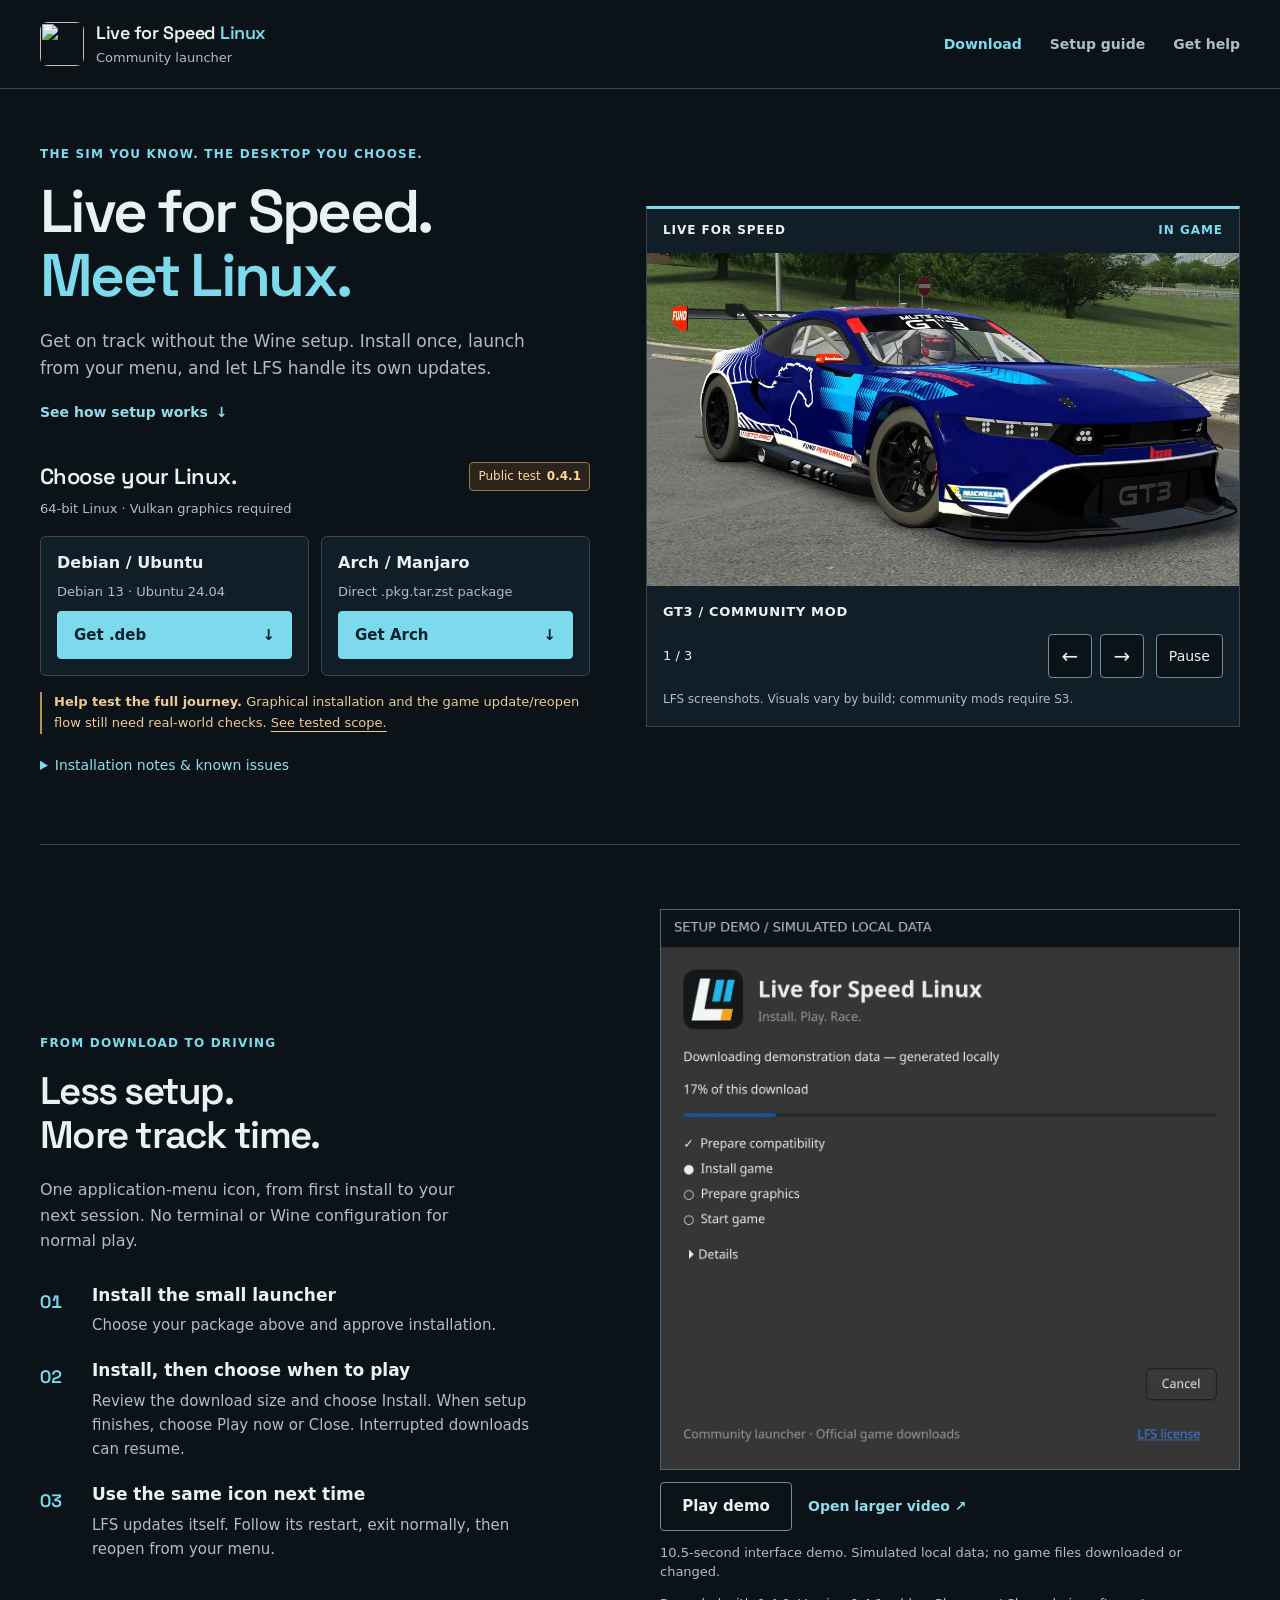
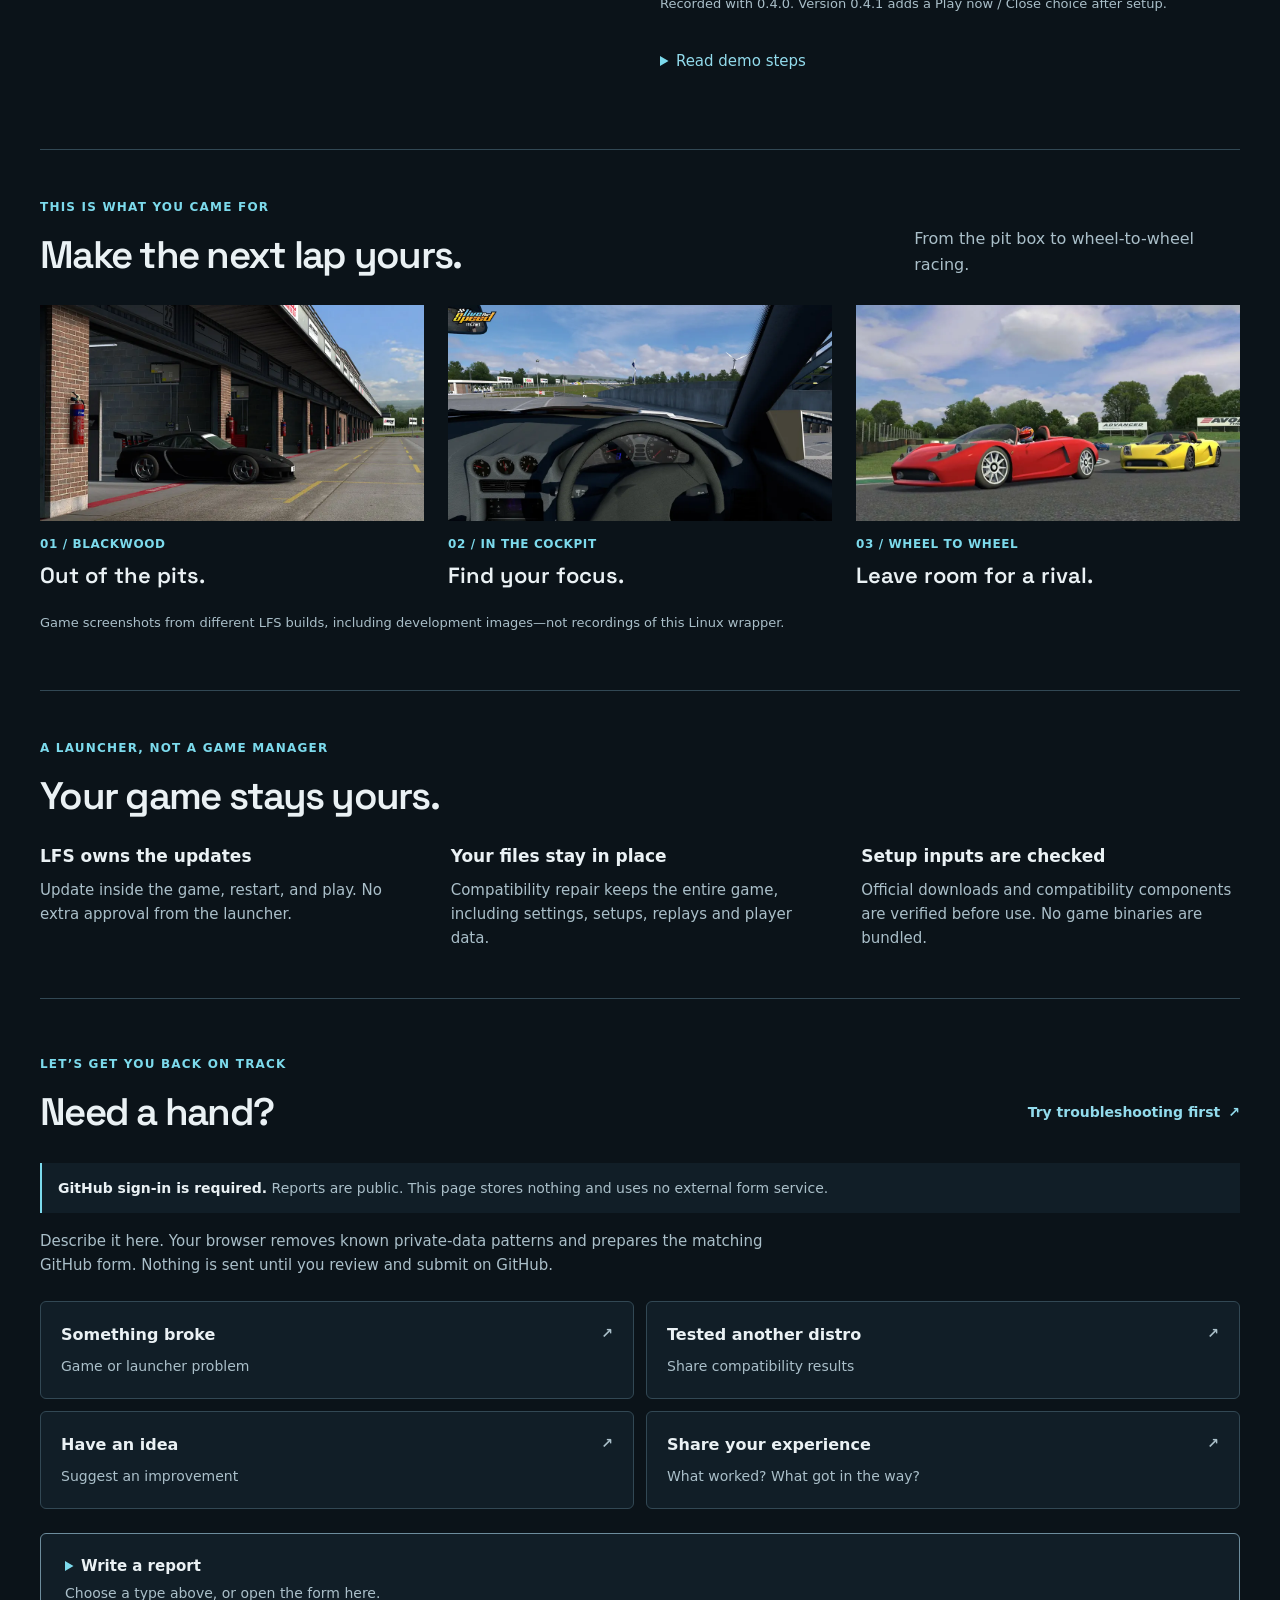
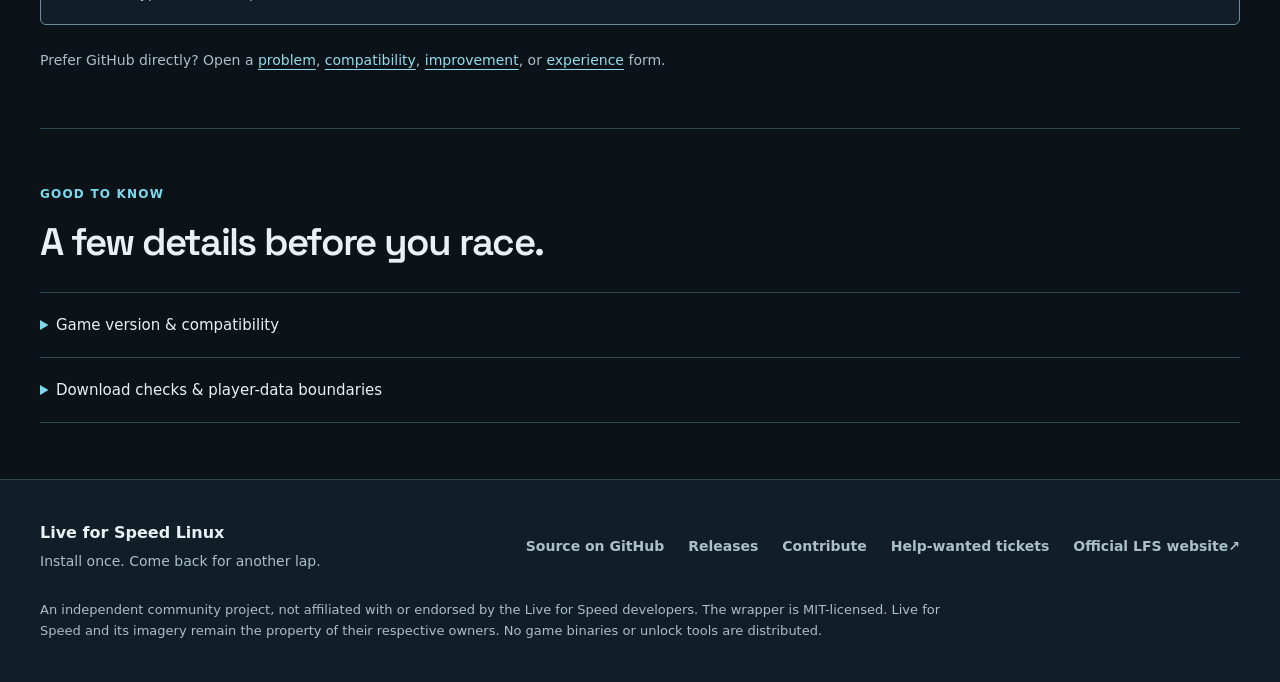
==== commit a915d0b9: "chore(release): prepare 0.4.1 public-test setup choice Publish the reviewed post-setup Play now / Cl" ====
--- a/website/index.html
+++ b/website/index.html
@@ -41,29 +41,30 @@
       <section id="install" aria-labelledby="install-title" tabindex="-1">
         <div class="download-heading">
           <h2 id="install-title">Choose your Linux.</h2>
-          <span class="release-badge" data-release-version="0.4.0">Public test <strong>0.4.0</strong></span>
+          <span class="release-badge" data-release-version="0.4.1">Public test <strong>0.4.1</strong></span>
         </div>
         <p class="hero-note">64-bit Linux · Vulkan graphics required</p>
         <div class="download-grid">
           <article class="download-card" aria-labelledby="deb-title">
             <h3 id="deb-title">Debian / Ubuntu</h3>
             <p class="package-platform">Debian 13 · Ubuntu 24.04</p>
-            <a class="button primary" href="https://github.com/mitzracing/live-for-speed-linux/releases/download/v0.4.0/live-for-speed-linux_0.4.0-0github1_amd64.deb">Get .deb <span aria-hidden="true">↓</span></a>
+            <a class="button primary" href="https://github.com/mitzracing/live-for-speed-linux/releases/download/v0.4.1/live-for-speed-linux_0.4.1-0github1_amd64.deb">Get .deb <span aria-hidden="true">↓</span></a>
           </article>
           <article class="download-card" aria-labelledby="arch-title">
             <h3 id="arch-title">Arch / Manjaro</h3>
             <p class="package-platform">Direct .pkg.tar.zst package</p>
-            <a class="button primary" href="https://github.com/mitzracing/live-for-speed-linux/releases/download/v0.4.0/live-for-speed-linux-0.4.0-1-x86_64.pkg.tar.zst">Get Arch <span aria-hidden="true">↓</span></a>
+            <a class="button primary" href="https://github.com/mitzracing/live-for-speed-linux/releases/download/v0.4.1/live-for-speed-linux-0.4.1-1-x86_64.pkg.tar.zst">Get Arch <span aria-hidden="true">↓</span></a>
           </article>
         </div>
         <p class="release-notice"><strong>Help test the full journey.</strong> Graphical installation and the game update/reopen flow still need real-world checks. <a href="https://github.com/mitzracing/live-for-speed-linux/blob/main/docs/RELEASE-CANDIDATE.md">See tested scope.</a></p>
         <details class="install-details">
-          <summary>Installation notes &amp; other distributions</summary>
+          <summary>Installation notes &amp; known issues</summary>
           <div class="install-notes">
             <p><strong>Debian / Ubuntu:</strong> open the .deb with your graphical package installer. Then open Live for Speed Linux from the application menu.</p>
             <p><strong>Arch / Manjaro:</strong> this is a direct test package. The AUR/Pamac route is not published or verified yet. <a href="https://github.com/mitzracing/live-for-speed-linux/blob/main/packaging/aur/README.md">Arch installation details ↗</a></p>
             <p>No software-store listing is available. The game is downloaded separately during setup. Your LFS licence determines which cars and tracks you can use.</p>
-            <p><a href="https://github.com/mitzracing/live-for-speed-linux/releases/tag/v0.4.0">Release notes &amp; checksums ↗</a><br><a href="https://github.com/mitzracing/live-for-speed-linux#install-from-source">Other distributions &amp; source installation ↗</a></p>
+            <p><strong>Display report:</strong> an invisible game window was reported on KDE/X11 with NVIDIA graphics. A later launch worked without graphics changes; the cause remains unverified. This release fixes setup's launch choice, not graphics.</p>
+            <p><a href="https://github.com/mitzracing/live-for-speed-linux/releases/tag/v0.4.1">Release notes &amp; checksums ↗</a><br><a href="https://github.com/mitzracing/live-for-speed-linux#install-from-source">Other distributions &amp; source installation ↗</a></p>
           </div>
         </details>
       </section>
@@ -98,7 +99,7 @@
         <p>One application-menu icon, from first install to your next session. No terminal or Wine configuration for normal play.</p>
         <ol class="steps-grid">
           <li><span class="step-number" aria-hidden="true">01</span><div><h3>Install the small launcher</h3><p>Choose your package above and approve installation.</p></div></li>
-          <li><span class="step-number" aria-hidden="true">02</span><div><h3>Choose Install and play</h3><p>Review the download size and public-test notice. Follow setup progress; interrupted downloads can resume.</p></div></li>
+          <li><span class="step-number" aria-hidden="true">02</span><div><h3>Install, then choose when to play</h3><p>Review the download size and choose Install. When setup finishes, choose Play now or Close. Interrupted downloads can resume.</p></div></li>
           <li><span class="step-number" aria-hidden="true">03</span><div><h3>Use the same icon next time</h3><p>LFS updates itself. Follow its restart, exit normally, then reopen from your menu.</p></div></li>
         </ol>
       </div>
@@ -116,6 +117,7 @@
             <a class="text-link" href="assets/installer-demo.mp4" target="_blank" rel="noopener">Open larger video ↗</a>
           </div>
           <p id="demo-caption" class="demo-caption">10.5-second interface demo. Simulated local data; no game files downloaded or changed.</p>
+          <p class="demo-caption">Recorded with 0.4.0. Version 0.4.1 adds a Play now / Close choice after setup.</p>
           <p id="demo-status" class="demo-status" role="status" aria-live="polite"></p>
           <details class="demo-transcript">
             <summary>Read demo steps</summary>
